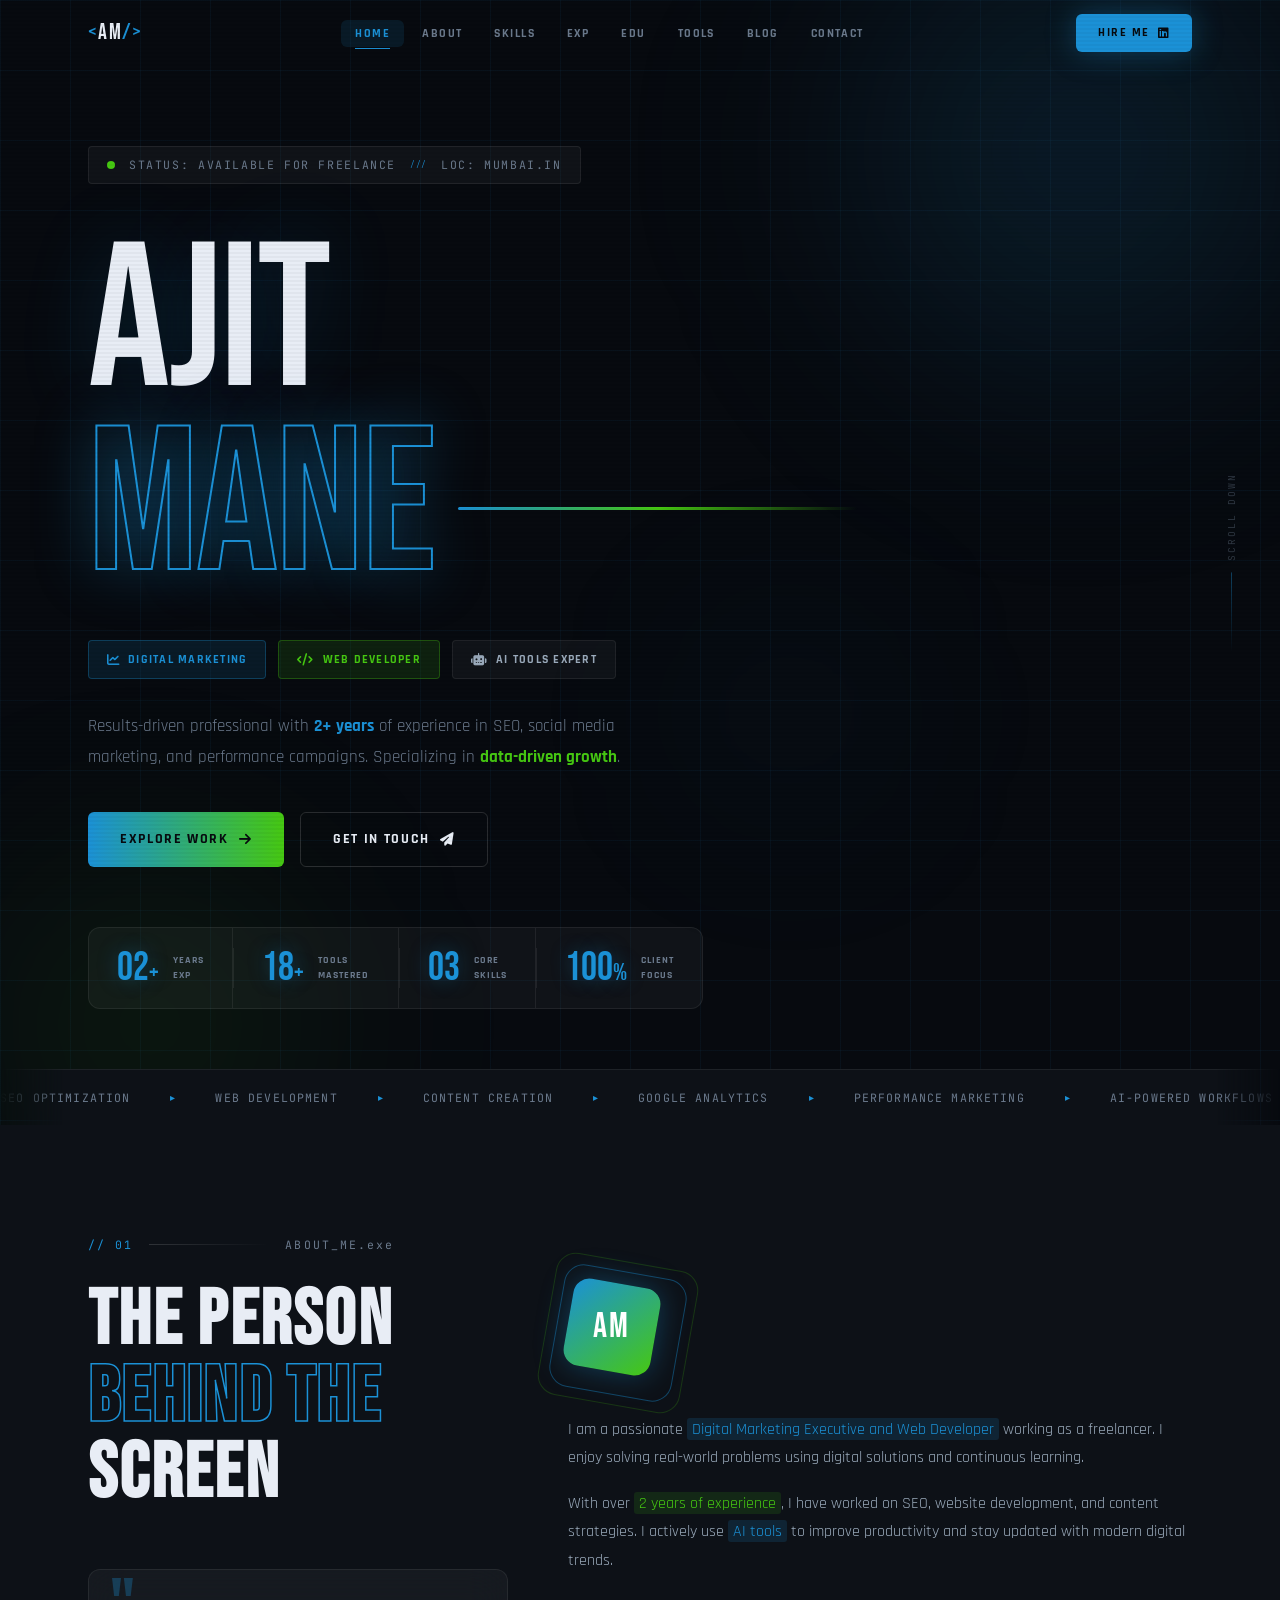
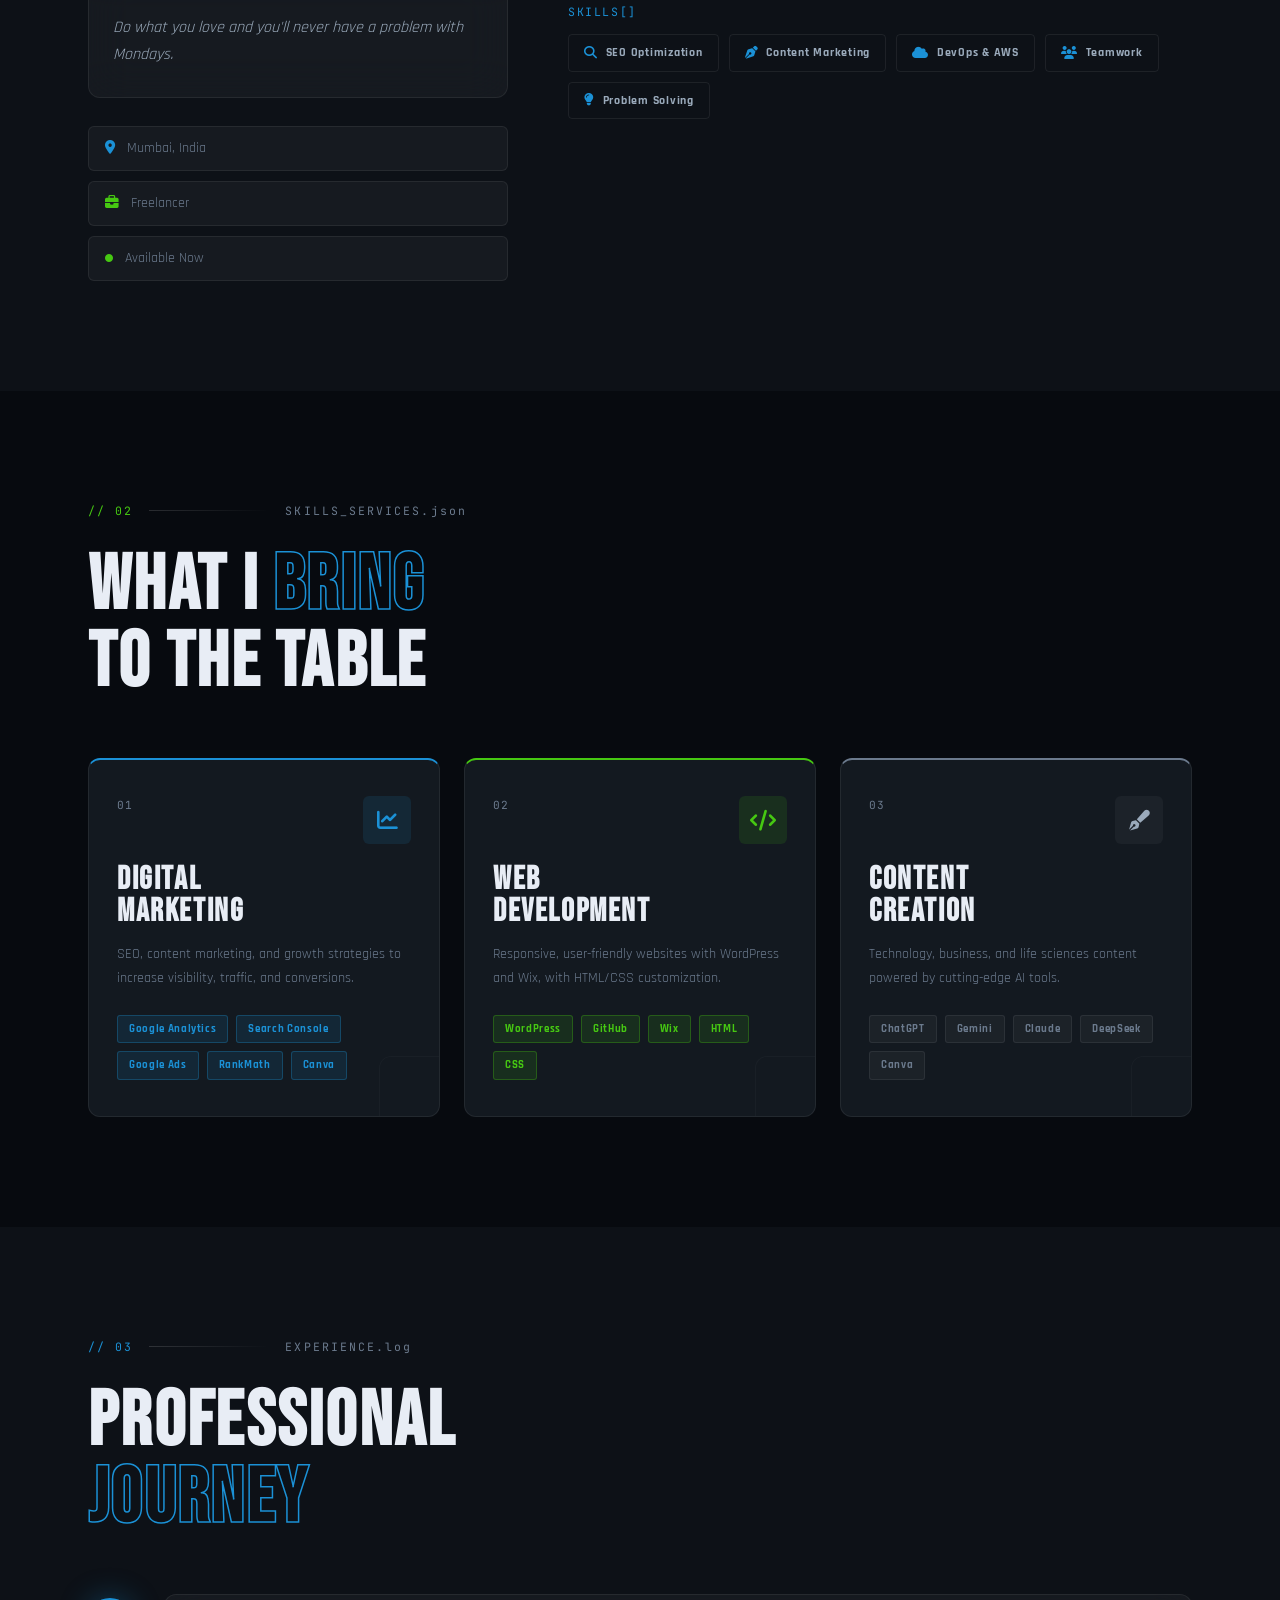
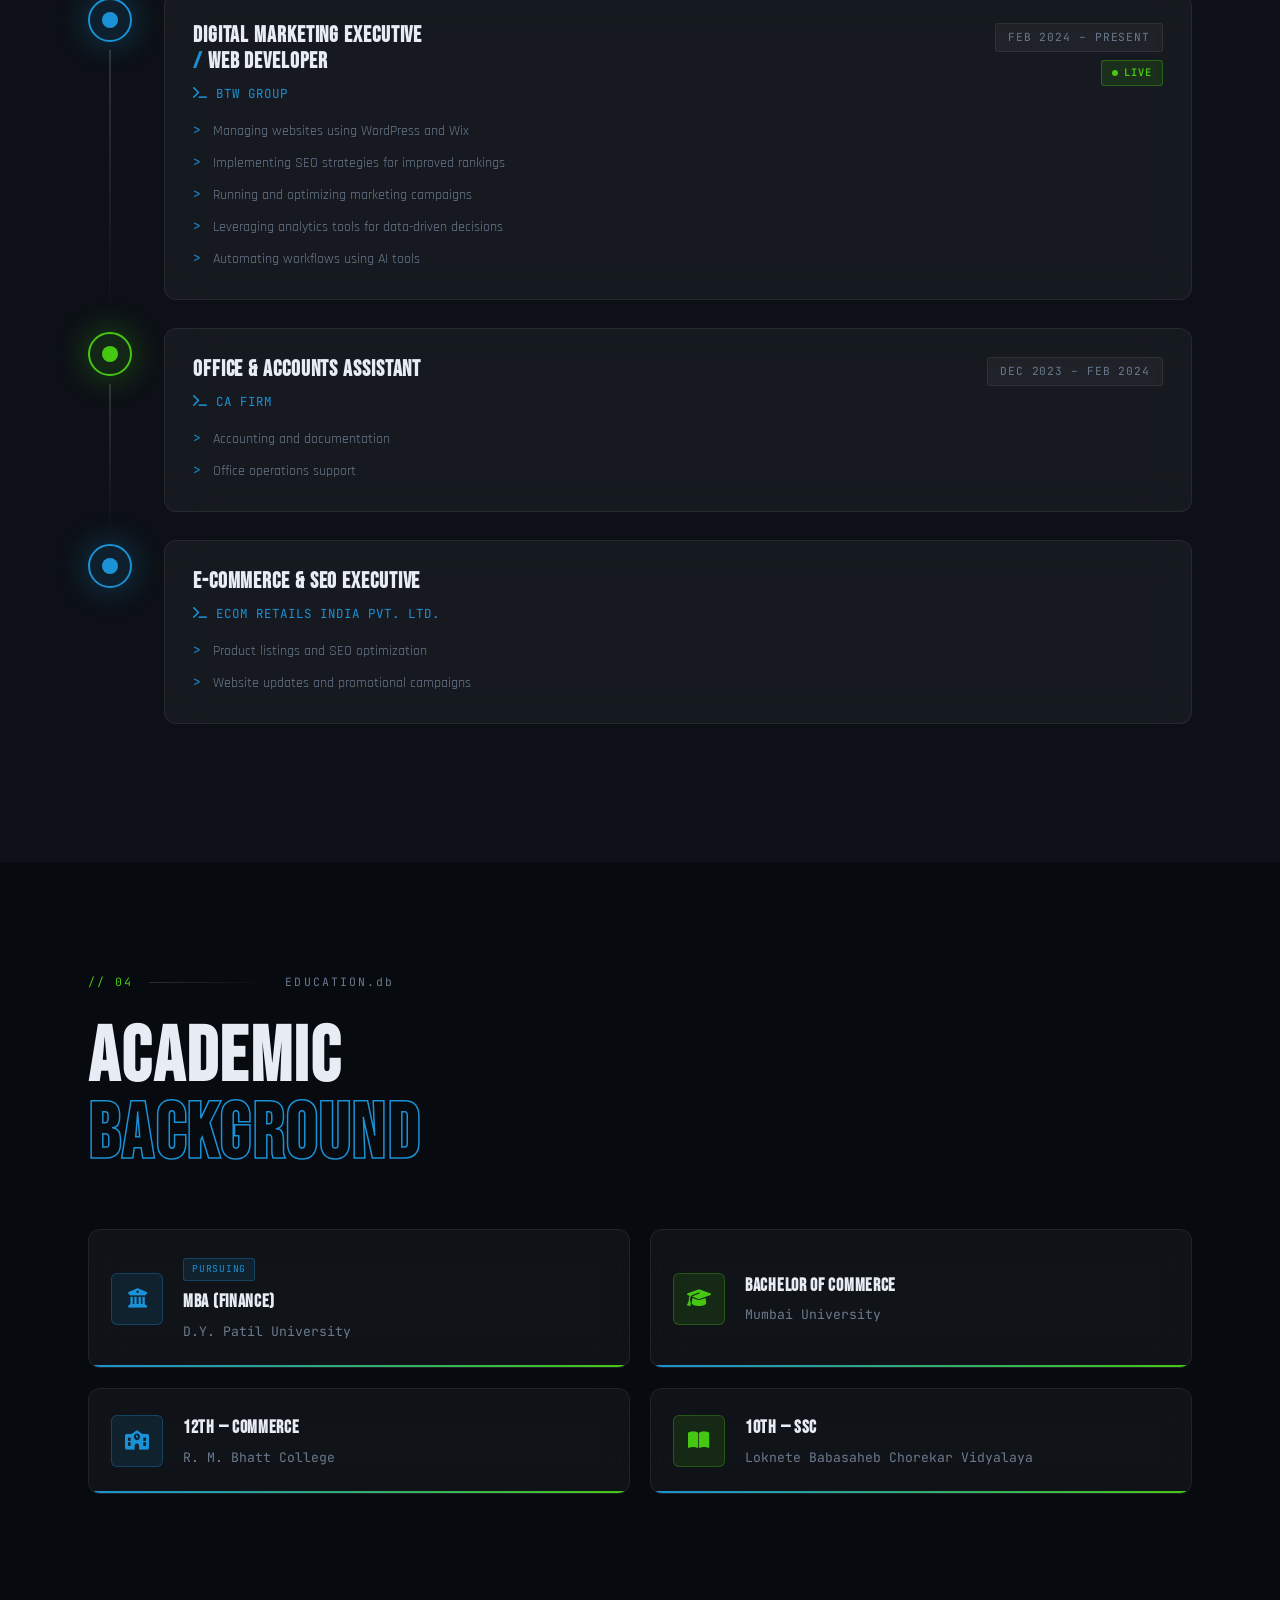
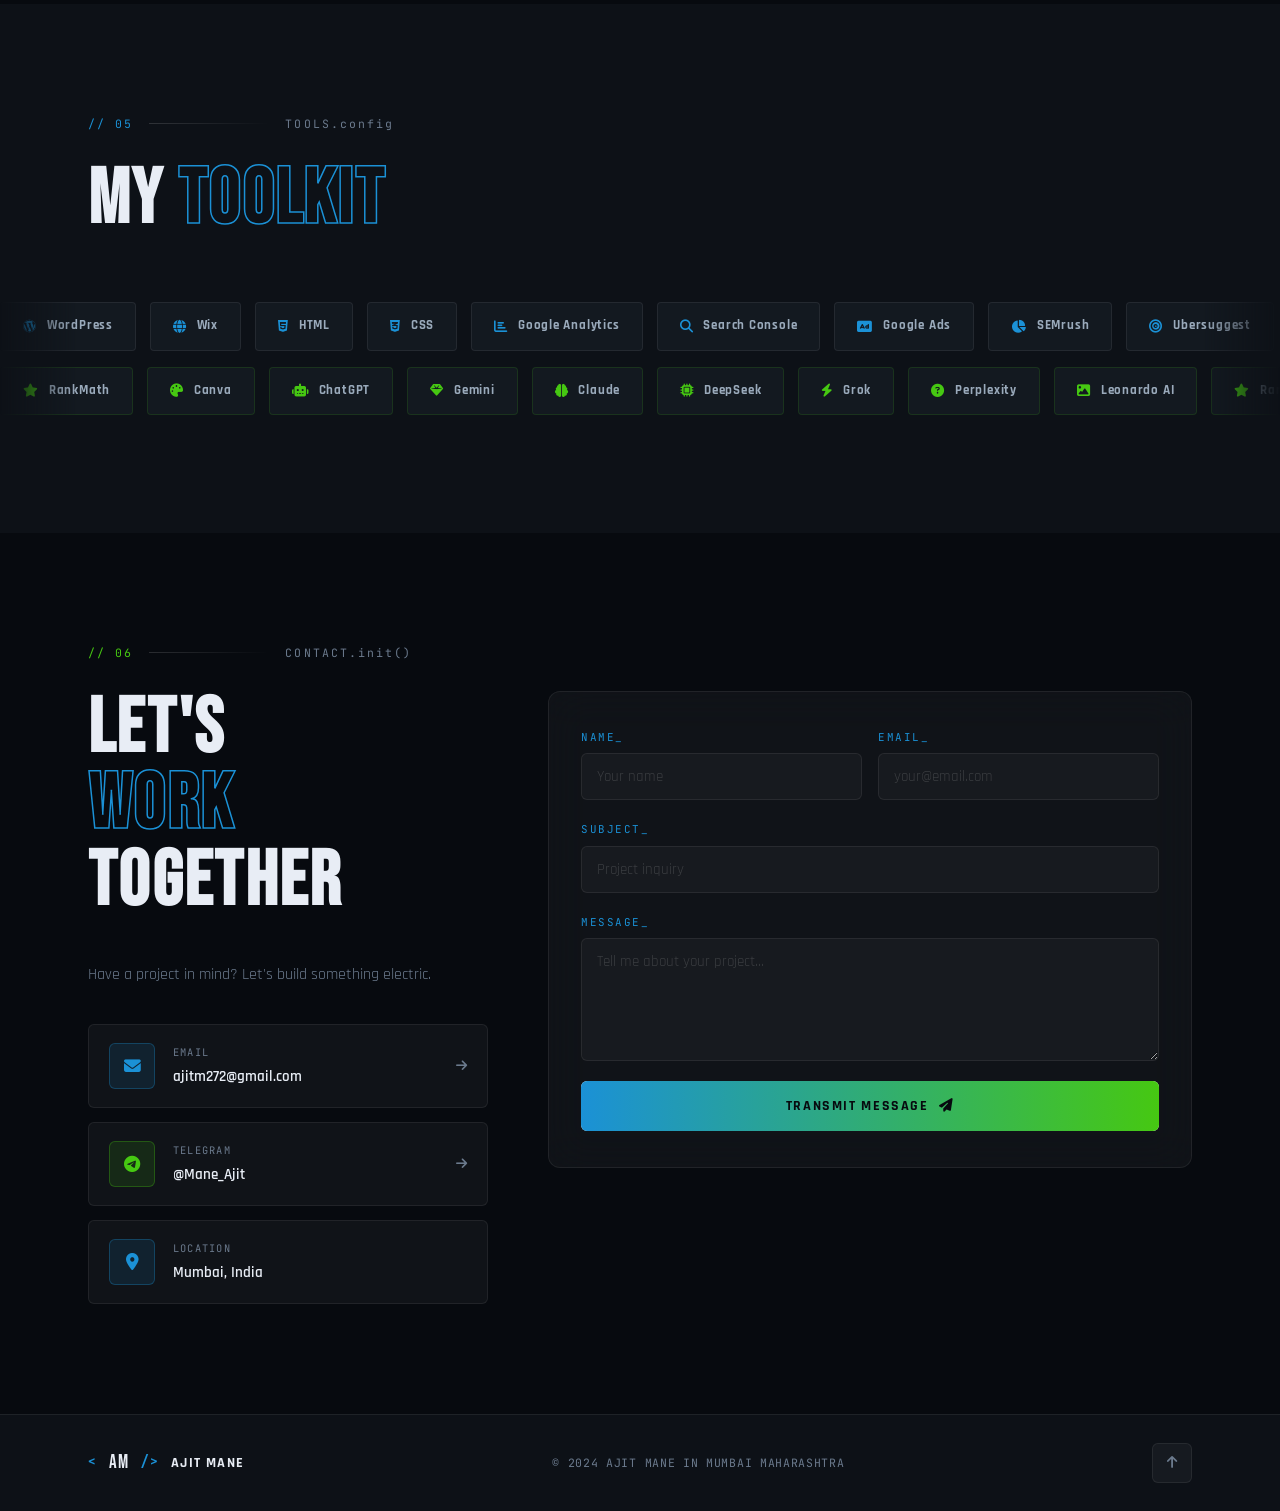
==== index.html @ fcfd1aa3 "Update index.html" ====
<!DOCTYPE html>
<html lang="en">
<head>
  <meta charset="UTF-8"/>
  <meta name="viewport" content="width=device-width, initial-scale=1.0"/>
  <title>AJIT MANE — Digital Marketing & Web Development</title>
  <meta name="description" content="Results-driven Digital Marketing Executive with 2+ years of experience in SEO, social media marketing, and performance campaigns."/>
  <!-- CANONICAL -->
  <link rel="canonical" href="https://ajitmane.com/" />
  <!-- ROBOTS -->
<meta name="robots" content="index, follow">

<!-- AUTHOR / PUBLISHER -->
<meta name="author" content="Ajit Mane">

<!-- (OPTIONAL) KEYWORDS -->
<meta name="keywords" content="Ajit Mane, Digital Marketing, SEO, Web Developer, Mumbai">
  <!-- BING VERIFICATION -->
  <meta name="msvalidate.01" content="66AB9ADD426C1DD4D19467D6CF2E0E7F" />
   <!-- Google Analytics -->
  <script async src="https://www.googletagmanager.com/gtag/js?id=G-814023CNCP"></script>
  <script>
    window.dataLayer = window.dataLayer || [];
    function gtag(){dataLayer.push(arguments);}
    gtag('js', new Date());
    gtag('config', 'G-814023CNCP');
  </script>
  <link rel="icon" href="favicon.png">
  <link rel="preconnect" href="https://fonts.googleapis.com"/>
  <link rel="preconnect" href="https://fonts.gstatic.com" crossorigin/>
  <link href="https://fonts.googleapis.com/css2?family=Bebas+Neue&family=Rajdhani:wght@400;500;600;700&family=JetBrains+Mono:wght@300;400;500&display=swap" rel="stylesheet"/>
  <link rel="stylesheet" href="https://cdnjs.cloudflare.com/ajax/libs/font-awesome/6.5.0/css/all.min.css"/>
  <link rel="stylesheet" href="style.css">
</head>
<body>

  <!-- Scan line overlay -->
  <div class="scanlines" aria-hidden="true"></div>
  <!-- Noise grain -->
  <canvas class="grain" id="grainCanvas" aria-hidden="true"></canvas>

  <!-- ═══ NAVBAR ═══ -->
  <nav class="navbar" id="navbar">
    <div class="nav-wrap">
      <a href="#home" class="nav-logo">
        <span class="logo-tag">&lt;</span>AM<span class="logo-tag">/&gt;</span>
      </a>
      <div class="nav-center">
        <ul class="nav-links" id="navLinks">
          <li><a href="#home"       class="nl active">HOME</a></li>
          <li><a href="#about"      class="nl">ABOUT</a></li>
          <li><a href="#skills"     class="nl">SKILLS</a></li>
          <li><a href="#experience" class="nl">EXP</a></li>
          <li><a href="#education"  class="nl">EDU</a></li>
          <li><a href="#tools"      class="nl">TOOLS</a></li>
          <li><a href="/blog/" class="nl">BLOG</a></li>
          <li><a href="#contact"    class="nl">CONTACT</a></li>
        </ul>
      </div>
<a href="https://www.linkedin.com/in/mane-ajit/" target="_blank"
class="nav-cta"
onclick="gtag('event', 'linkedin_click', {
  'event_category': 'social',
  'event_label': 'Hire Me LinkedIn'
});">
  HIRE ME <i class="fab fa-linkedin"></i>
</a>
      <button class="burger" id="burger" aria-label="Menu">
        <span></span><span></span><span></span>
      </button>
    </div>
  </nav>

  <!-- ═══ HERO ═══ -->
  <section class="hero" id="home">
    <!-- Animated grid -->
    <div class="hero-grid-bg" aria-hidden="true"></div>
    <!-- Glowing orbs -->
    <div class="orb orb-1" aria-hidden="true"></div>
    <div class="orb orb-2" aria-hidden="true"></div>
    <div class="orb orb-3" aria-hidden="true"></div>

    <div class="hero-content">
      <!-- Status bar -->
      <div class="status-bar">
        <span class="status-ping"></span>
        <span class="mono">STATUS: AVAILABLE FOR FREELANCE</span>
        <span class="status-sep">///</span>
        <span class="mono">LOC: MUMBAI.IN</span>
      </div>

      <!-- Giant name -->
<h1 class="hero-name-wrap">
  <div class="hero-name-block">
    <div class="hero-firstname">AJIT</div>
    <div class="hero-lastname">
      <span>MANE</span>
      <div class="hero-line-deco"></div>
    </div>
  </div>
</h1>

      <!-- Role tags -->
      <div class="hero-roles">
        <span class="role-chip chip-blue"><i class="fas fa-chart-line"></i> DIGITAL MARKETING</span>
        <span class="role-chip chip-green"><i class="fas fa-code"></i> WEB DEVELOPER</span>
        <span class="role-chip chip-dim"><i class="fas fa-robot"></i> AI TOOLS EXPERT</span>
      </div>

      <!-- Tagline -->
      <p class="hero-tagline">
        Results-driven professional with <span class="accent-blue">2+ years</span> of experience
        in SEO, social media marketing, and performance campaigns. Specializing in
        <span class="accent-green">data-driven growth</span>.
      </p>

      <!-- CTAs -->
      <div class="hero-ctas">
        <a href="#skills" class="cta-primary">
          <span class="cta-bg"></span>
          <span class="cta-text">EXPLORE WORK <i class="fas fa-arrow-right"></i></span>
        </a>
        <a href="#contact" class="cta-ghost">
          GET IN TOUCH <i class="fas fa-paper-plane"></i>
        </a>
      </div>

      <!-- Stats row -->
      <div class="hero-stats">
        <div class="hstat">
          <div class="hstat-n">02<span class="hstat-plus">+</span></div>
          <div class="hstat-l">YEARS<br>EXP</div>
        </div>
        <div class="hstat-divider"></div>
        <div class="hstat">
          <div class="hstat-n">18<span class="hstat-plus">+</span></div>
          <div class="hstat-l">TOOLS<br>MASTERED</div>
        </div>
        <div class="hstat-divider"></div>
        <div class="hstat">
          <div class="hstat-n">03</div>
          <div class="hstat-l">CORE<br>SKILLS</div>
        </div>
        <div class="hstat-divider"></div>
        <div class="hstat">
          <div class="hstat-n">100<span class="hstat-plus">%</span></div>
          <div class="hstat-l">CLIENT<br>FOCUS</div>
        </div>
      </div>
    </div>

    <!-- Side decoration -->
    <div class="hero-side-deco" aria-hidden="true">
      <div class="side-label">SCROLL DOWN</div>
      <div class="side-line"></div>
    </div>

    <!-- Scrolling bottom ticker -->
    <div class="ticker-outer">
      <div class="ticker-inner">
        <span>SEO OPTIMIZATION</span><b>▸</b>
        <span>WEB DEVELOPMENT</span><b>▸</b>
        <span>CONTENT CREATION</span><b>▸</b>
        <span>GOOGLE ANALYTICS</span><b>▸</b>
        <span>PERFORMANCE MARKETING</span><b>▸</b>
        <span>AI-POWERED WORKFLOWS</span><b>▸</b>
        <span>WORDPRESS & WIX</span><b>▸</b>
        <span>SEO OPTIMIZATION</span><b>▸</b>
        <span>WEB DEVELOPMENT</span><b>▸</b>
        <span>CONTENT CREATION</span><b>▸</b>
        <span>GOOGLE ANALYTICS</span><b>▸</b>
        <span>PERFORMANCE MARKETING</span><b>▸</b>
        <span>AI-POWERED WORKFLOWS</span><b>▸</b>
        <span>WORDPRESS & WIX</span><b>▸</b>
      </div>
    </div>
  </section>

  <!-- ═══ ABOUT ═══ -->
  <section class="section about-sec" id="about">
    <div class="container">
      <div class="sec-eyebrow">
        <span class="mono accent-blue">// 01</span>
        <span class="eyebrow-line"></span>
        <span class="mono">ABOUT_ME.exe</span>
      </div>

      <div class="about-grid">
        <div class="about-left reveal">
          <h2 class="sec-title">THE PERSON<br><em>BEHIND THE</em><br>SCREEN</h2>

          <div class="glass-card quote-card">
            <div class="quote-glyph">"</div>
            <p>Do what you love and you'll never have a problem with Mondays.</p>
          </div>

          <div class="info-chips">
            <div class="info-chip">
              <i class="fas fa-map-marker-alt" style="color:var(--blue)"></i>
              <span>Mumbai, India</span>
            </div>
            <div class="info-chip">
              <i class="fas fa-briefcase" style="color:var(--green)"></i>
              <span>Freelancer</span>
            </div>
            <div class="info-chip">
              <i class="fas fa-circle" style="color:var(--green);font-size:.5rem"></i>
              <span>Available Now</span>
            </div>
          </div>
        </div>

        <div class="about-right reveal">
          <div class="av-block">
            <div class="av-hex">
              <div class="av-inner">AM</div>
            </div>
            <div class="av-rings">
              <div class="av-ring r1"></div>
              <div class="av-ring r2"></div>
            </div>
          </div>

          <p class="about-text">I am a passionate <mark class="mk-blue">Digital Marketing Executive and Web Developer</mark> working as a freelancer. I enjoy solving real-world problems using digital solutions and continuous learning.</p>
          <p class="about-text">With over <mark class="mk-green">2 years of experience</mark>, I have worked on SEO, website development, and content strategies. I actively use <mark class="mk-blue">AI tools</mark> to improve productivity and stay updated with modern digital trends.</p>

          <div class="skill-tag-grid">
            <div class="stag-label"><span class="mono accent-blue">SKILLS[]</span></div>
            <div class="stag-wrap">
              <span class="stag"><i class="fas fa-search"></i> SEO Optimization</span>
              <span class="stag"><i class="fas fa-pen-nib"></i> Content Marketing</span>
              <span class="stag"><i class="fas fa-cloud"></i> DevOps &amp; AWS</span>
              <span class="stag"><i class="fas fa-users"></i> Teamwork</span>
              <span class="stag"><i class="fas fa-lightbulb"></i> Problem Solving</span>
            </div>
          </div>
        </div>
      </div>
    </div>
  </section>

  <!-- ═══ SKILLS ═══ -->
  <section class="section skills-sec" id="skills">
    <div class="container">
      <div class="sec-eyebrow">
        <span class="mono accent-green">// 02</span>
        <span class="eyebrow-line"></span>
        <span class="mono">SKILLS_SERVICES.json</span>
      </div>
      <h2 class="sec-title reveal">WHAT I <em>BRING</em><br>TO THE TABLE</h2>

      <div class="services-grid">

        <div class="svc-card svc-blue reveal">
          <div class="svc-glow"></div>
          <div class="svc-header">
            <div class="svc-num">01</div>
            <div class="svc-icon"><i class="fas fa-chart-line"></i></div>
          </div>
          <h3 class="svc-title">DIGITAL<br>MARKETING</h3>
          <p class="svc-desc">SEO, content marketing, and growth strategies to increase visibility, traffic, and conversions.</p>
          <div class="svc-tools">
            <span>Google Analytics</span>
            <span>Search Console</span>
            <span>Google Ads</span>
            <span>RankMath</span>
            <span>Canva</span>
          </div>
          <div class="svc-corner-deco"></div>
        </div>

        <div class="svc-card svc-green reveal">
          <div class="svc-glow"></div>
          <div class="svc-header">
            <div class="svc-num">02</div>
            <div class="svc-icon"><i class="fas fa-code"></i></div>
          </div>
          <h3 class="svc-title">WEB<br>DEVELOPMENT</h3>
          <p class="svc-desc">Responsive, user-friendly websites with WordPress and Wix, with HTML/CSS customization.</p>
          <div class="svc-tools">
            <span>WordPress</span>
            <span>GitHub</span>
            <span>Wix</span>
            <span>HTML</span>
            <span>CSS</span>
          </div>
          <div class="svc-corner-deco"></div>
        </div>

        <div class="svc-card svc-dim reveal">
          <div class="svc-glow"></div>
          <div class="svc-header">
            <div class="svc-num">03</div>
            <div class="svc-icon"><i class="fas fa-pen-fancy"></i></div>
          </div>
          <h3 class="svc-title">CONTENT<br>CREATION</h3>
          <p class="svc-desc">Technology, business, and life sciences content powered by cutting-edge AI tools.</p>
          <div class="svc-tools">
            <span>ChatGPT</span>
            <span>Gemini</span>
            <span>Claude</span>
            <span>DeepSeek</span>
            <span>Canva</span>
          </div>
          <div class="svc-corner-deco"></div>
        </div>

      </div>
    </div>
  </section>

  <!-- ═══ EXPERIENCE ═══ -->
  <section class="section exp-sec" id="experience">
    <div class="container">
      <div class="sec-eyebrow">
        <span class="mono accent-blue">// 03</span>
        <span class="eyebrow-line"></span>
        <span class="mono">EXPERIENCE.log</span>
      </div>
      <h2 class="sec-title reveal">PROFESSIONAL<br><em>JOURNEY</em></h2>

      <div class="exp-timeline">

        <div class="exp-item reveal">
          <div class="exp-connector">
            <div class="exp-node node-blue"></div>
            <div class="exp-track"></div>
          </div>
          <div class="glass-card exp-card">
            <div class="exp-top">
              <div>
                <h3 class="exp-role">DIGITAL MARKETING EXECUTIVE<br><span class="role-slash">/</span> WEB DEVELOPER</h3>
                <p class="exp-company"><i class="fas fa-terminal"></i> BTW GROUP</p>
              </div>
              <div class="exp-meta">
                <span class="exp-date mono">FEB 2024 – PRESENT</span>
                <span class="exp-badge-live"><span class="live-dot"></span>LIVE</span>
              </div>
            </div>
            <ul class="exp-list">
              <li>Managing websites using WordPress and Wix</li>
              <li>Implementing SEO strategies for improved rankings</li>
              <li>Running and optimizing marketing campaigns</li>
              <li>Leveraging analytics tools for data-driven decisions</li>
              <li>Automating workflows using AI tools</li>
            </ul>
          </div>
        </div>

        <div class="exp-item reveal">
          <div class="exp-connector">
            <div class="exp-node node-green"></div>
            <div class="exp-track"></div>
          </div>
          <div class="glass-card exp-card">
            <div class="exp-top">
              <div>
                <h3 class="exp-role">OFFICE &amp; ACCOUNTS ASSISTANT</h3>
                <p class="exp-company"><i class="fas fa-terminal"></i> CA FIRM</p>
              </div>
              <div class="exp-meta">
                <span class="exp-date mono">DEC 2023 – FEB 2024</span>
              </div>
            </div>
            <ul class="exp-list">
              <li>Accounting and documentation</li>
              <li>Office operations support</li>
            </ul>
          </div>
        </div>

        <div class="exp-item reveal">
          <div class="exp-connector">
            <div class="exp-node node-blue"></div>
          </div>
          <div class="glass-card exp-card">
            <div class="exp-top">
              <div>
                <h3 class="exp-role">E-COMMERCE &amp; SEO EXECUTIVE</h3>
                <p class="exp-company"><i class="fas fa-terminal"></i> ECOM RETAILS INDIA PVT. LTD.</p>
              </div>
            </div>
            <ul class="exp-list">
              <li>Product listings and SEO optimization</li>
              <li>Website updates and promotional campaigns</li>
            </ul>
          </div>
        </div>

      </div>
    </div>
  </section>

  <!-- ═══ EDUCATION ═══ -->
  <section class="section edu-sec" id="education">
    <div class="container">
      <div class="sec-eyebrow">
        <span class="mono accent-green">// 04</span>
        <span class="eyebrow-line"></span>
        <span class="mono">EDUCATION.db</span>
      </div>
      <h2 class="sec-title reveal">ACADEMIC<br><em>BACKGROUND</em></h2>

      <div class="edu-grid">
        <div class="glass-card edu-card reveal">
          <div class="edu-ico ico-blue"><i class="fas fa-university"></i></div>
          <div class="edu-body">
            <span class="edu-tag">PURSUING</span>
            <h3>MBA (FINANCE)</h3>
            <p>D.Y. Patil University</p>
          </div>
          <div class="edu-level-bar" style="--pct:60%"></div>
        </div>
        <div class="glass-card edu-card reveal">
          <div class="edu-ico ico-green"><i class="fas fa-graduation-cap"></i></div>
          <div class="edu-body">
            <h3>BACHELOR OF COMMERCE</h3>
            <p>Mumbai University</p>
          </div>
          <div class="edu-level-bar" style="--pct:100%"></div>
        </div>
        <div class="glass-card edu-card reveal">
          <div class="edu-ico ico-blue"><i class="fas fa-school"></i></div>
          <div class="edu-body">
            <h3>12TH — COMMERCE</h3>
            <p>R. M. Bhatt College</p>
          </div>
          <div class="edu-level-bar" style="--pct:100%"></div>
        </div>
        <div class="glass-card edu-card reveal">
          <div class="edu-ico ico-green"><i class="fas fa-book-open"></i></div>
          <div class="edu-body">
            <h3>10TH — SSC</h3>
            <p>Loknete Babasaheb Chorekar Vidyalaya</p>
          </div>
          <div class="edu-level-bar" style="--pct:100%"></div>
        </div>
      </div>
    </div>
  </section>

  <!-- ═══ TOOLS ═══ -->
  <section class="section tools-sec" id="tools">
    <div class="container">
      <div class="sec-eyebrow">
        <span class="mono accent-blue">// 05</span>
        <span class="eyebrow-line"></span>
        <span class="mono">TOOLS.config</span>
      </div>
      <h2 class="sec-title reveal">MY <em>TOOLKIT</em></h2>
    </div>

    <div class="marquee-outer reveal">
      <div class="mq-row mq-fwd">
        <div class="mq-track">
          <span class="tchip"><i class="fab fa-wordpress"></i> WordPress</span>
          <span class="tchip"><i class="fas fa-globe"></i> Wix</span>
          <span class="tchip"><i class="fab fa-html5"></i> HTML</span>
          <span class="tchip"><i class="fab fa-css3-alt"></i> CSS</span>
          <span class="tchip"><i class="fas fa-chart-bar"></i> Google Analytics</span>
          <span class="tchip"><i class="fas fa-search"></i> Search Console</span>
          <span class="tchip"><i class="fas fa-ad"></i> Google Ads</span>
          <span class="tchip"><i class="fas fa-chart-pie"></i> SEMrush</span>
          <span class="tchip"><i class="fas fa-bullseye"></i> Ubersuggest</span>
          <span class="tchip"><i class="fab fa-wordpress"></i> WordPress</span>
          <span class="tchip"><i class="fas fa-globe"></i> Wix</span>
          <span class="tchip"><i class="fab fa-html5"></i> HTML</span>
          <span class="tchip"><i class="fab fa-css3-alt"></i> CSS</span>
          <span class="tchip"><i class="fas fa-chart-bar"></i> Google Analytics</span>
          <span class="tchip"><i class="fas fa-search"></i> Search Console</span>
          <span class="tchip"><i class="fas fa-ad"></i> Google Ads</span>
          <span class="tchip"><i class="fas fa-chart-pie"></i> SEMrush</span>
          <span class="tchip"><i class="fas fa-bullseye"></i> Ubersuggest</span>
        </div>
      </div>
      <div class="mq-row mq-rev">
        <div class="mq-track">
          <span class="tchip tchip-g"><i class="fas fa-star"></i> RankMath</span>
          <span class="tchip tchip-g"><i class="fas fa-palette"></i> Canva</span>
          <span class="tchip tchip-g"><i class="fas fa-robot"></i> ChatGPT</span>
          <span class="tchip tchip-g"><i class="fas fa-gem"></i> Gemini</span>
          <span class="tchip tchip-g"><i class="fas fa-brain"></i> Claude</span>
          <span class="tchip tchip-g"><i class="fas fa-microchip"></i> DeepSeek</span>
          <span class="tchip tchip-g"><i class="fas fa-bolt"></i> Grok</span>
          <span class="tchip tchip-g"><i class="fas fa-question-circle"></i> Perplexity</span>
          <span class="tchip tchip-g"><i class="fas fa-image"></i> Leonardo AI</span>
          <span class="tchip tchip-g"><i class="fas fa-star"></i> RankMath</span>
          <span class="tchip tchip-g"><i class="fas fa-palette"></i> Canva</span>
          <span class="tchip tchip-g"><i class="fas fa-robot"></i> ChatGPT</span>
          <span class="tchip tchip-g"><i class="fas fa-gem"></i> Gemini</span>
          <span class="tchip tchip-g"><i class="fas fa-brain"></i> Claude</span>
          <span class="tchip tchip-g"><i class="fas fa-microchip"></i> DeepSeek</span>
          <span class="tchip tchip-g"><i class="fas fa-bolt"></i> Grok</span>
          <span class="tchip tchip-g"><i class="fas fa-question-circle"></i> Perplexity</span>
          <span class="tchip tchip-g"><i class="fas fa-image"></i> Leonardo AI</span>
        </div>
      </div>
    </div>
  </section>

  <!-- ═══ CONTACT ═══ -->
  <section class="section contact-sec" id="contact">
    <div class="container">
      <div class="sec-eyebrow">
        <span class="mono accent-green">// 06</span>
        <span class="eyebrow-line"></span>
        <span class="mono">CONTACT.init()</span>
      </div>

      <div class="contact-layout">
        <div class="contact-left reveal">
          <h2 class="sec-title">LET'S<br><em>WORK</em><br>TOGETHER</h2>
          <p class="contact-sub">Have a project in mind? Let's build something electric.</p>

          <div class="contact-items">
            <a href="mailto:ajitm272@gmail.com" class="c-item">
              <div class="c-ico ico-blue"><i class="fas fa-envelope"></i></div>
              <div class="c-info">
                <div class="c-label mono">EMAIL</div>
                <div class="c-val">ajitm272@gmail.com</div>
              </div>
              <i class="fas fa-arrow-right c-arr"></i>
            </a>
            <a href="https://t.me/Mane_Ajit" target="_blank" rel="noopener" class="c-item">
              <div class="c-ico ico-green"><i class="fab fa-telegram"></i></div>
              <div class="c-info">
                <div class="c-label mono">TELEGRAM</div>
                <div class="c-val">@Mane_Ajit</div>
              </div>
              <i class="fas fa-arrow-right c-arr"></i>
            </a>
            <div class="c-item">
              <div class="c-ico ico-blue"><i class="fas fa-map-marker-alt"></i></div>
              <div class="c-info">
                <div class="c-label mono">LOCATION</div>
                <div class="c-val">Mumbai, India</div>
              </div>
            </div>
          </div>
        </div>

        <div class="contact-right reveal">
          <div class="glass-card form-glass">
            <form id="contactForm" novalidate>
              <div class="fg-row">
                <div class="fg">
                  <label class="mono">NAME_</label>
                  <input type="text" id="cname" name="name" placeholder="Your name" required/>
                </div>
                <div class="fg">
                  <label class="mono">EMAIL_</label>
                  <input type="email" id="cemail" name="email" placeholder="your@email.com" required/>
                </div>
              </div>
              <div class="fg">
                <label class="mono">SUBJECT_</label>
                <input type="text" id="csubject" name="subject" placeholder="Project inquiry"/>
              </div>
              <div class="fg">
                <label class="mono">MESSAGE_</label>
                <textarea id="cmessage" name="message" rows="5" placeholder="Tell me about your project..." required></textarea>
              </div>
              <button type="submit" class="form-submit">
                <span class="submit-bg"></span>
                <span>TRANSMIT MESSAGE <i class="fas fa-paper-plane"></i></span>
              </button>
              <div class="form-ok" id="formSuccess">
                <i class="fas fa-check-circle"></i> <span class="mono">TRANSMISSION SUCCESSFUL. WILL RESPOND SOON.</span>
              </div>
            </form>
          </div>
        </div>
      </div>
    </div>
  </section>

  <!-- ═══ FOOTER ═══ -->
  <footer class="footer">
    <div class="container">
      <div class="footer-row">
        <div class="footer-brand mono">
          <span class="accent-blue">&lt;</span>AM<span class="accent-blue">/&gt;</span>
          <span class="footer-name">AJIT MANE</span>
        </div>
        <p class="footer-copy mono">© 2024 AJIT MANE IN MUMBAI MAHARASHTRA</p>
        <a href="#home" class="top-btn" aria-label="Back to top"><i class="fas fa-arrow-up"></i></a>
      </div>
    </div>
  </footer>

  <script src="script.js"></script>
</body>
</html>
---- style.css ----
/* ═══════════════════════════════════════════════════════════
   AJIT MANE PORTFOLIO v3 — CYBER NEON AESTHETIC
   Fonts: Bebas Neue (hero) · Rajdhani (headings/UI) · JetBrains Mono (code)
   Colors: #1B91D6 (electric blue) · #46C812 (neon green) · #0a0c10 (void)
   ═══════════════════════════════════════════════════════════ */

/* ── Variables ─────────────────────────────────────────────── */
:root {
  --blue:       #1B91D6;
  --blue-glow:  rgba(27,145,214,.35);
  --blue-dim:   rgba(27,145,214,.12);
  --green:      #46C812;
  --green-glow: rgba(70,200,18,.35);
  --green-dim:  rgba(70,200,18,.12);
  --void:       #070a0f;
  --void-2:     #0d1117;
  --void-3:     #131920;
  --glass:      rgba(255,255,255,.04);
  --glass-b:    rgba(255,255,255,.08);
  --border:     rgba(255,255,255,.07);
  --border-b:   rgba(255,255,255,.14);
  --text:       #e8edf5;
  --text-dim:   #6b7a8d;
  --text-mid:   #9aaabb;
  --ff-hero:    'Bebas Neue', sans-serif;
  --ff-ui:      'Rajdhani', sans-serif;
  --ff-mono:    'JetBrains Mono', monospace;
  --r:          12px;
  --r-sm:       6px;
  --tr:         all .3s cubic-bezier(.4,0,.2,1);
  --s-blue:     0 0 30px var(--blue-glow);
  --s-green:    0 0 30px var(--green-glow);
}

/* ── Reset ──────────────────────────────────────────────────── */
*,*::before,*::after { box-sizing:border-box; margin:0; padding:0; }
html { scroll-behavior:smooth; font-size:16px; }
body {
  font-family: var(--ff-ui);
  background: var(--void);
  color: var(--text);
  line-height: 1.7;
  overflow-x: hidden;
}
a { color:inherit; text-decoration:none; }
ul { list-style:none; }
::-webkit-scrollbar { width:4px; }
::-webkit-scrollbar-track { background:var(--void); }
::-webkit-scrollbar-thumb { background:var(--blue); border-radius:2px; }

/* ── Scanlines ──────────────────────────────────────────────── */
.scanlines {
  position: fixed;
  inset: 0;
  z-index: 9999;
  pointer-events: none;
  background: repeating-linear-gradient(
    0deg,
    transparent,
    transparent 2px,
    rgba(0,0,0,.03) 2px,
    rgba(0,0,0,.03) 4px
  );
}

/* ── Grain canvas ───────────────────────────────────────────── */
.grain {
  position: fixed;
  inset: 0;
  z-index: 9998;
  pointer-events: none;
  opacity: .025;
  width: 100%; height: 100%;
}

/* ── Utility ────────────────────────────────────────────────── */
.container  { max-width:1160px; margin:0 auto; padding:0 28px; }
.section    { padding:110px 0; }
.mono       { font-family:var(--ff-mono); }
.accent-blue  { color:var(--blue); }
.accent-green { color:var(--green); }

/* ── Reveal ─────────────────────────────────────────────────── */
.reveal {
  opacity: 0;
  transform: translateY(40px);
  transition: opacity .7s ease, transform .7s ease;
}
.reveal.visible { opacity:1; transform:translateY(0); }

/* ── Glass card ─────────────────────────────────────────────── */
.glass-card {
  background: var(--glass);
  border: 1px solid var(--border);
  border-radius: var(--r);
  backdrop-filter: blur(20px);
  -webkit-backdrop-filter: blur(20px);
  transition: var(--tr);
}
.glass-card:hover {
  border-color: var(--border-b);
  background: var(--glass-b);
}

/* ── Section eyebrow ────────────────────────────────────────── */
.sec-eyebrow {
  display: flex;
  align-items: center;
  gap: 16px;
  font-size: .72rem;
  letter-spacing: .18em;
  color: var(--text-dim);
  margin-bottom: 28px;
}
.eyebrow-line {
  flex: 1;
  max-width: 120px;
  height: 1px;
  background: linear-gradient(90deg, var(--border-b), transparent);
}

/* ── Section title ──────────────────────────────────────────── */
.sec-title {
  font-family: var(--ff-hero);
  font-size: clamp(3rem,6vw,5.5rem);
  letter-spacing: .03em;
  line-height: 1.0;
  color: var(--text);
  margin-bottom: 56px;
}
.sec-title em {
  font-style: normal;
  -webkit-text-stroke: 1.5px var(--blue);
  color: transparent;
}

/* ═══════════════════════════════════════════════════════════
   NAVBAR
   ═══════════════════════════════════════════════════════════ */
.navbar {
  position: fixed;
  top: 0; left: 0; right: 0;
  z-index: 1000;
  transition: var(--tr);
}
.navbar.scrolled {
  background: rgba(7,10,15,.92);
  backdrop-filter: blur(24px);
  -webkit-backdrop-filter: blur(24px);
  border-bottom: 1px solid var(--border);
  box-shadow: 0 4px 32px rgba(0,0,0,.5);
}
.nav-wrap {
  max-width: 1160px;
  margin: 0 auto;
  padding: 0 28px;
  height: 66px;
  display: flex;
  align-items: center;
  gap: 32px;
}
.nav-logo {
  font-family: var(--ff-hero);
  font-size: 1.4rem;
  letter-spacing: .06em;
  color: var(--text);
  white-space: nowrap;
}
.logo-tag { color:var(--blue); }

.nav-center { flex: 1; display:flex; justify-content:center; }
.nav-links {
  display: flex;
  align-items: center;
  gap: 4px;
}
.nl {
  font-family: var(--ff-ui);
  font-size: .75rem;
  font-weight: 700;
  letter-spacing: .12em;
  color: var(--text-dim);
  padding: 6px 14px;
  border-radius: var(--r-sm);
  transition: var(--tr);
  position: relative;
}
.nl::after {
  content:'';
  position:absolute;
  bottom:-2px; left:50%; right:50%;
  height:1px;
  background:var(--blue);
  transition:var(--tr);
}
.nl:hover, .nl.active {
  color: var(--blue);
  background: var(--blue-dim);
}
.nl:hover::after, .nl.active::after { left:14px; right:14px; }

.nav-cta {
  display: inline-flex;
  align-items: center;
  gap: 8px;
  font-family: var(--ff-ui);
  font-size: .75rem;
  font-weight: 700;
  letter-spacing: .12em;
  color: var(--void);
  background: var(--blue);
  padding: 9px 22px;
  border-radius: var(--r-sm);
  white-space: nowrap;
  transition: var(--tr);
  box-shadow: var(--s-blue);
}
.nav-cta:hover {
  background: var(--green);
  box-shadow: var(--s-green);
  transform: translateY(-1px);
}

.burger {
  display: none;
  flex-direction: column;
  gap: 5px;
  background: none;
  border: none;
  cursor: pointer;
  padding: 6px;
}
.burger span {
  display:block; width:22px; height:2px;
  background:var(--text); border-radius:2px;
  transition:var(--tr);
}
.burger.open span:nth-child(1) { transform:translateY(7px) rotate(45deg); }
.burger.open span:nth-child(2) { opacity:0; }
.burger.open span:nth-child(3) { transform:translateY(-7px) rotate(-45deg); }

/* ═══════════════════════════════════════════════════════════
   HERO
   ═══════════════════════════════════════════════════════════ */
.hero {
  min-height: 100vh;
  background: var(--void);
  position: relative;
  overflow: hidden;
  display: flex;
  flex-direction: column;
  padding-top: 66px;
}

/* Animated grid background */
.hero-grid-bg {
  position: absolute;
  inset: 0;
  background-image:
    linear-gradient(rgba(27,145,214,.06) 1px, transparent 1px),
    linear-gradient(90deg, rgba(27,145,214,.06) 1px, transparent 1px);
  background-size: 70px 70px;
  animation: grid-drift 20s linear infinite;
  pointer-events: none;
}
@keyframes grid-drift {
  from { background-position: 0 0; }
  to   { background-position: 70px 70px; }
}

/* Orbs */
.orb {
  position: absolute;
  border-radius: 50%;
  pointer-events: none;
  filter: blur(100px);
}
.orb-1 {
  width:700px; height:700px;
  background: radial-gradient(circle, rgba(27,145,214,.18), transparent 65%);
  top:-200px; right:-150px;
  animation: orb-float 10s ease-in-out infinite;
}
.orb-2 {
  width:500px; height:500px;
  background: radial-gradient(circle, rgba(70,200,18,.12), transparent 65%);
  bottom:-150px; left:-100px;
  animation: orb-float 13s ease-in-out infinite reverse;
}
.orb-3 {
  width:300px; height:300px;
  background: radial-gradient(circle, rgba(27,145,214,.08), transparent 65%);
  top:50%; left:50%;
  animation: orb-float 8s ease-in-out infinite 3s;
}
@keyframes orb-float {
  0%,100% { transform:translate(0,0); }
  50%     { transform:translate(30px,-30px); }
}

/* Content */
.hero-content {
  flex: 1;
  max-width: 1160px;
  margin: 0 auto;
  padding: 80px 28px 60px;
  width: 100%;
  position: relative;
  z-index: 1;
}

/* Status bar */
.status-bar {
  display: inline-flex;
  align-items: center;
  gap: 14px;
  font-size: .72rem;
  letter-spacing: .14em;
  color: var(--text-dim);
  border: 1px solid var(--border);
  border-radius: 4px;
  padding: 8px 18px;
  margin-bottom: 48px;
  background: var(--glass);
  animation: fadeIn .8s ease both;
}
.status-ping {
  width: 8px; height: 8px;
  border-radius: 50%;
  background: var(--green);
  animation: ping 2s ease-in-out infinite;
}
@keyframes ping {
  0%,100% { box-shadow: 0 0 0 0 rgba(70,200,18,.5); }
  50%     { box-shadow: 0 0 0 7px rgba(70,200,18,0); }
}
.status-sep { color: var(--blue); letter-spacing:.06em; }

/* Giant name */
.hero-name-block {
  margin-bottom: 40px;
  animation: fadeIn .8s .1s ease both;
}
.hero-firstname {
  font-family: var(--ff-hero);
  font-size: clamp(6rem, 16vw, 14rem);
  line-height: .9;
  letter-spacing: -.01em;
  color: var(--text);
  text-shadow: 0 0 80px rgba(27,145,214,.2);
}
.hero-lastname {
  display: flex;
  align-items: center;
  gap: 24px;
}
.hero-lastname span {
  font-family: var(--ff-hero);
  font-size: clamp(6rem, 16vw, 14rem);
  line-height: .9;
  letter-spacing: -.01em;
  color: transparent;
  -webkit-text-stroke: 2px var(--blue);
  text-shadow: 0 0 60px var(--blue-glow);
}
.hero-line-deco {
  flex: 1;
  height: 3px;
  background: linear-gradient(90deg, var(--blue), var(--green), transparent);
  border-radius: 2px;
  max-width: 400px;
  animation: line-grow 1s .5s ease both;
}
@keyframes line-grow { from{max-width:0;opacity:0} to{max-width:400px;opacity:1} }

/* Role chips */
.hero-roles {
  display: flex;
  flex-wrap: wrap;
  gap: 12px;
  margin-bottom: 32px;
  animation: fadeIn .8s .2s ease both;
}
.role-chip {
  display: inline-flex;
  align-items: center;
  gap: 8px;
  font-family: var(--ff-ui);
  font-size: .78rem;
  font-weight: 700;
  letter-spacing: .1em;
  padding: 8px 18px;
  border-radius: 4px;
  transition: var(--tr);
}
.chip-blue  { color:var(--blue);  background:var(--blue-dim);  border:1px solid rgba(27,145,214,.3); }
.chip-green { color:var(--green); background:var(--green-dim); border:1px solid rgba(70,200,18,.3); }
.chip-dim   { color:var(--text-mid); background:var(--glass); border:1px solid var(--border); }
.role-chip:hover { transform:translateY(-2px); }

/* Tagline */
.hero-tagline {
  font-size: 1.05rem;
  color: var(--text-dim);
  max-width: 600px;
  margin-bottom: 40px;
  line-height: 1.8;
  animation: fadeIn .8s .3s ease both;
}
.hero-tagline .accent-blue  { color:var(--blue); font-weight:700; }
.hero-tagline .accent-green { color:var(--green); font-weight:700; }

/* CTAs */
.hero-ctas {
  display: flex;
  gap: 16px;
  flex-wrap: wrap;
  margin-bottom: 60px;
  animation: fadeIn .8s .4s ease both;
}
.cta-primary {
  position: relative;
  display: inline-flex;
  align-items: center;
  font-family: var(--ff-ui);
  font-size: .85rem;
  font-weight: 700;
  letter-spacing: .12em;
  color: var(--void);
  padding: 15px 32px;
  border-radius: var(--r-sm);
  overflow: hidden;
  transition: var(--tr);
}
.cta-bg {
  position: absolute;
  inset: 0;
  background: linear-gradient(90deg, var(--blue), var(--green));
  transition: var(--tr);
}
.cta-text { position:relative; z-index:1; display:flex; align-items:center; gap:10px; }
.cta-primary:hover { transform:translateY(-3px); box-shadow:0 12px 40px var(--blue-glow); }
.cta-primary:hover .cta-bg { background:linear-gradient(90deg, var(--green), var(--blue)); }

.cta-ghost {
  display: inline-flex;
  align-items: center;
  gap: 10px;
  font-family: var(--ff-ui);
  font-size: .85rem;
  font-weight: 700;
  letter-spacing: .12em;
  color: var(--text);
  border: 1px solid var(--border-b);
  padding: 15px 32px;
  border-radius: var(--r-sm);
  transition: var(--tr);
}
.cta-ghost:hover {
  border-color: var(--blue);
  color: var(--blue);
  background: var(--blue-dim);
  transform: translateY(-3px);
}

/* Stats row */
.hero-stats {
  display: inline-flex;
  align-items: center;
  gap: 0;
  background: var(--glass);
  border: 1px solid var(--border);
  border-radius: var(--r);
  overflow: hidden;
  animation: fadeIn .8s .5s ease both;
}
.hstat {
  display: flex;
  align-items: center;
  gap: 14px;
  padding: 20px 28px;
  position: relative;
  transition: var(--tr);
}
.hstat:hover { background: var(--glass-b); }
.hstat:not(:last-child) { border-right: 1px solid var(--border); }
.hstat-n {
  font-family: var(--ff-hero);
  font-size: 2.5rem;
  line-height: 1;
  color: var(--blue);
  text-shadow: 0 0 20px var(--blue-glow);
}
.hstat-plus { font-size:1.5rem; }
.hstat-l {
  font-size: .65rem;
  font-weight: 700;
  letter-spacing: .1em;
  color: var(--text-dim);
  line-height: 1.4;
}
.hstat-divider { width:1px; height:40px; background:var(--border); }

/* Side decoration */
.hero-side-deco {
  position: absolute;
  right: 40px;
  top: 50%;
  transform: translateY(-50%);
  display: flex;
  flex-direction: column;
  align-items: center;
  gap: 12px;
  opacity: .4;
}
.side-label {
  font-family: var(--ff-mono);
  font-size: .6rem;
  letter-spacing: .2em;
  color: var(--text-dim);
  writing-mode: vertical-rl;
  transform: rotate(180deg);
}
.side-line {
  width: 1px;
  height: 80px;
  background: linear-gradient(to bottom, var(--blue), transparent);
  animation: side-pulse 2s ease-in-out infinite;
}
@keyframes side-pulse { 0%,100%{height:40px;opacity:.4} 50%{height:80px;opacity:.8} }

/* Ticker */
.ticker-outer {
  background: var(--void-2);
  border-top: 1px solid var(--border);
  padding: 14px 0;
  overflow: hidden;
  mask-image: linear-gradient(90deg, transparent, black 5%, black 95%, transparent);
  -webkit-mask-image: linear-gradient(90deg, transparent, black 5%, black 95%, transparent);
  position: relative;
  z-index: 1;
}
.ticker-inner {
  display: inline-flex;
  gap: 40px;
  align-items: center;
  white-space: nowrap;
  width: max-content;
  animation: tick 30s linear infinite;
}
.ticker-inner span {
  font-family: var(--ff-mono);
  font-size: .72rem;
  letter-spacing: .1em;
  color: var(--text-dim);
}
.ticker-inner b {
  color: var(--blue);
  font-size: .6rem;
  font-weight: normal;
}
@keyframes tick { from{transform:translateX(0)} to{transform:translateX(-50%)} }

/* ═══════════════════════════════════════════════════════════
   ABOUT
   ═══════════════════════════════════════════════════════════ */
.about-sec { background: var(--void-2); }

.about-grid {
  display: grid;
  grid-template-columns: 420px 1fr;
  gap: 60px;
  align-items: start;
}

.quote-card {
  padding: 28px 24px;
  position: relative;
  margin-bottom: 28px;
}
.quote-glyph {
  font-family: var(--ff-hero);
  font-size: 5rem;
  line-height: .6;
  color: var(--blue);
  opacity: .3;
  position: absolute;
  top: 16px; left: 20px;
}
.quote-card p {
  font-family: var(--ff-ui);
  font-style: italic;
  font-size: 1rem;
  color: var(--text-mid);
  line-height: 1.7;
  position: relative;
  z-index: 1;
  padding-top: 16px;
}

.info-chips {
  display: flex;
  flex-direction: column;
  gap: 10px;
}
.info-chip {
  display: flex;
  align-items: center;
  gap: 12px;
  font-size: .85rem;
  color: var(--text-dim);
  padding: 10px 16px;
  background: var(--glass);
  border: 1px solid var(--border);
  border-radius: var(--r-sm);
  transition: var(--tr);
}
.info-chip:hover { border-color: var(--border-b); color: var(--text); }

/* Avatar hex */
.av-block {
  position: relative;
  width: 100px; height: 100px;
  margin-bottom: 32px;
}
.av-hex {
  width: 88px; height: 88px;
  border-radius: 16px;
  background: linear-gradient(135deg, var(--blue), var(--green));
  transform: rotate(10deg);
  display: flex;
  align-items: center;
  justify-content: center;
  box-shadow: var(--s-blue);
  position: relative;
  z-index: 1;
}
.av-inner {
  transform: rotate(-10deg);
  font-family: var(--ff-hero);
  font-size: 2.2rem;
  letter-spacing: .06em;
  color: #fff;
}
.av-ring {
  position: absolute;
  border-radius: 20px;
  border: 1px solid;
  transform: rotate(10deg);
}
.r1 { inset:-12px; border-color:rgba(27,145,214,.4); animation:ring-rot 8s linear infinite; }
.r2 { inset:-22px; border-color:rgba(70,200,18,.2); animation:ring-rot 12s linear infinite reverse; }
@keyframes ring-rot { to { transform:rotate(370deg); } }

.about-text {
  font-size: .98rem;
  color: var(--text-mid);
  margin-bottom: 18px;
  line-height: 1.8;
}
.mk-blue  { background:rgba(27,145,214,.15); color:var(--blue); padding:1px 5px; border-radius:3px; font-style:normal; }
.mk-green { background:rgba(70,200,18,.12); color:var(--green); padding:1px 5px; border-radius:3px; font-style:normal; }

.skill-tag-grid { margin-top:28px; }
.stag-label { font-size:.72rem; letter-spacing:.14em; color:var(--text-dim); margin-bottom:12px; }
.stag-wrap { display:flex; flex-wrap:wrap; gap:10px; }
.stag {
  display: inline-flex;
  align-items: center;
  gap: 8px;
  font-size: .78rem;
  font-weight: 700;
  letter-spacing: .06em;
  color: var(--text-mid);
  border: 1px solid var(--border);
  padding: 7px 15px;
  border-radius: 4px;
  transition: var(--tr);
  cursor: default;
}
.stag:hover {
  color: var(--blue);
  border-color: rgba(27,145,214,.5);
  background: var(--blue-dim);
  transform: translateY(-2px);
}
.stag i { color:var(--blue); font-size:.8rem; }

/* ═══════════════════════════════════════════════════════════
   SKILLS
   ═══════════════════════════════════════════════════════════ */
.skills-sec { background: var(--void); }

.services-grid {
  display: grid;
  grid-template-columns: repeat(3,1fr);
  gap: 24px;
}

.svc-card {
  border: 1px solid var(--border);
  border-radius: var(--r);
  padding: 36px 28px;
  position: relative;
  overflow: hidden;
  cursor: default;
  transition: var(--tr);
  background: var(--void-3);
}

.svc-glow {
  position: absolute;
  width: 200px; height: 200px;
  border-radius: 50%;
  filter: blur(60px);
  pointer-events: none;
  top: -60px; right: -60px;
  opacity: 0;
  transition: opacity .4s;
}
.svc-card:hover .svc-glow { opacity: 1; }

.svc-blue { border-top: 2px solid var(--blue); }
.svc-blue .svc-glow { background: var(--blue-glow); }
.svc-blue:hover { box-shadow: var(--s-blue); transform: translateY(-6px); border-color: var(--blue); }

.svc-green { border-top: 2px solid var(--green); }
.svc-green .svc-glow { background: var(--green-glow); }
.svc-green:hover { box-shadow: var(--s-green); transform: translateY(-6px); border-color: var(--green); }

.svc-dim { border-top: 2px solid var(--text-dim); }
.svc-dim .svc-glow { background: rgba(255,255,255,.08); }
.svc-dim:hover { transform: translateY(-6px); box-shadow: 0 20px 60px rgba(0,0,0,.4); }

.svc-header {
  display: flex;
  justify-content: space-between;
  align-items: flex-start;
  margin-bottom: 20px;
}
.svc-num {
  font-family: var(--ff-mono);
  font-size: .7rem;
  color: var(--text-dim);
  letter-spacing: .1em;
}
.svc-icon {
  width: 48px; height: 48px;
  border-radius: var(--r-sm);
  display: flex;
  align-items: center;
  justify-content: center;
  font-size: 1.3rem;
  transition: var(--tr);
}
.svc-blue .svc-icon { background:var(--blue-dim); color:var(--blue); }
.svc-green .svc-icon { background:var(--green-dim); color:var(--green); }
.svc-dim .svc-icon { background:var(--glass); color:var(--text-mid); }
.svc-card:hover .svc-icon { transform: scale(1.1) rotate(-5deg); }

.svc-title {
  font-family: var(--ff-hero);
  font-size: 2rem;
  letter-spacing: .05em;
  margin-bottom: 14px;
  line-height: 1;
}
.svc-desc {
  font-size: .9rem;
  color: var(--text-dim);
  line-height: 1.7;
  margin-bottom: 24px;
}
.svc-tools {
  display: flex;
  flex-wrap: wrap;
  gap: 8px;
}
.svc-tools span {
  font-size: .68rem;
  font-weight: 700;
  letter-spacing: .06em;
  padding: 4px 11px;
  border-radius: 3px;
  border: 1px solid;
}
.svc-blue  .svc-tools span { color:var(--blue);  background:var(--blue-dim);  border-color:rgba(27,145,214,.3); }
.svc-green .svc-tools span { color:var(--green); background:var(--green-dim); border-color:rgba(70,200,18,.3); }
.svc-dim   .svc-tools span { color:var(--text-dim); background:var(--glass); border-color:var(--border); }

.svc-corner-deco {
  position: absolute;
  bottom: 0; right: 0;
  width: 60px; height: 60px;
  border-top: 1px solid var(--border);
  border-left: 1px solid var(--border);
  border-radius: var(--r) 0 var(--r) 0;
  opacity: .4;
}

/* ═══════════════════════════════════════════════════════════
   EXPERIENCE
   ═══════════════════════════════════════════════════════════ */
.exp-sec { background: var(--void-2); }

.exp-timeline {
  display: flex;
  flex-direction: column;
  gap: 0;
}

.exp-item {
  display: flex;
  gap: 32px;
  position: relative;
}

.exp-connector {
  display: flex;
  flex-direction: column;
  align-items: center;
  padding-top: 4px;
}
.exp-node {
  width: 44px; height: 44px;
  border-radius: 50%;
  border: 2px solid;
  display: flex;
  align-items: center;
  justify-content: center;
  flex-shrink: 0;
  position: relative;
  z-index: 1;
}
.exp-node::after {
  content:'';
  width: 16px; height: 16px;
  border-radius: 50%;
  position: absolute;
}
.node-blue { border-color:var(--blue); background:var(--blue-dim); box-shadow:var(--s-blue); }
.node-blue::after { background:var(--blue); }
.node-green { border-color:var(--green); background:var(--green-dim); box-shadow:var(--s-green); }
.node-green::after { background:var(--green); }

.exp-track {
  width: 2px;
  flex: 1;
  background: linear-gradient(to bottom, var(--border-b), transparent);
  margin: 8px 0;
  min-height: 32px;
}

.exp-card {
  flex: 1;
  padding: 28px;
  margin-bottom: 28px;
}
.exp-top {
  display: flex;
  justify-content: space-between;
  align-items: flex-start;
  gap: 20px;
  flex-wrap: wrap;
  margin-bottom: 16px;
}
.exp-role {
  font-family: var(--ff-hero);
  font-size: 1.4rem;
  letter-spacing: .04em;
  line-height: 1.15;
  margin-bottom: 8px;
}
.role-slash { color:var(--blue); }
.exp-company {
  font-family: var(--ff-mono);
  font-size: .78rem;
  color: var(--blue);
  display: flex;
  align-items: center;
  gap: 8px;
  letter-spacing: .08em;
}
.exp-meta { display:flex; flex-direction:column; align-items:flex-end; gap:8px; }
.exp-date {
  font-size: .7rem;
  color: var(--text-dim);
  letter-spacing: .08em;
  background: var(--glass);
  border: 1px solid var(--border);
  padding: 4px 12px;
  border-radius: 3px;
  white-space: nowrap;
}
.exp-badge-live {
  display: inline-flex;
  align-items: center;
  gap: 6px;
  font-family: var(--ff-mono);
  font-size: .65rem;
  font-weight: 700;
  letter-spacing: .1em;
  color: var(--green);
  background: var(--green-dim);
  border: 1px solid rgba(70,200,18,.35);
  padding: 3px 10px;
  border-radius: 3px;
}
.live-dot {
  width: 6px; height: 6px;
  border-radius: 50%;
  background: var(--green);
  animation: ping 2s ease-in-out infinite;
}
.exp-list { display:flex; flex-direction:column; gap:9px; }
.exp-list li {
  font-size: .9rem;
  color: var(--text-dim);
  padding-left: 20px;
  position: relative;
  line-height: 1.6;
}
.exp-list li::before {
  content:'>';
  position: absolute;
  left: 0;
  color: var(--blue);
  font-family: var(--ff-mono);
  font-size: .8rem;
}

/* ═══════════════════════════════════════════════════════════
   EDUCATION
   ═══════════════════════════════════════════════════════════ */
.edu-sec { background: var(--void); }

.edu-grid {
  display: grid;
  grid-template-columns: repeat(2,1fr);
  gap: 20px;
}

.edu-card {
  display: flex;
  align-items: center;
  gap: 20px;
  padding: 24px 22px;
  position: relative;
  overflow: hidden;
}
.edu-card::after {
  content:'';
  position:absolute;
  bottom:0; left:0;
  height:2px;
  width: var(--pct, 0%);
  background: linear-gradient(90deg, var(--blue), var(--green));
  transition: width 1.2s ease;
}
.edu-card.visible::after { width: var(--pct, 100%); }

.edu-ico {
  width: 52px; height: 52px;
  min-width: 52px;
  border-radius: var(--r-sm);
  display: flex;
  align-items: center;
  justify-content: center;
  font-size: 1.2rem;
}
.ico-blue  { background:var(--blue-dim);  color:var(--blue);  border:1px solid rgba(27,145,214,.3); }
.ico-green { background:var(--green-dim); color:var(--green); border:1px solid rgba(70,200,18,.3); }

.edu-tag {
  display: inline-block;
  font-family: var(--ff-mono);
  font-size: .6rem;
  color: var(--blue);
  background: var(--blue-dim);
  border: 1px solid rgba(27,145,214,.3);
  padding: 2px 8px;
  border-radius: 3px;
  letter-spacing: .08em;
  margin-bottom: 6px;
}
.edu-card h3 {
  font-family: var(--ff-hero);
  font-size: 1.1rem;
  letter-spacing: .04em;
  margin-bottom: 4px;
}
.edu-card p { font-size:.82rem; color:var(--text-dim); font-family:var(--ff-mono); }

/* ═══════════════════════════════════════════════════════════
   TOOLS
   ═══════════════════════════════════════════════════════════ */
.tools-sec { background: var(--void-2); }

.marquee-outer {
  overflow: hidden;
  mask-image: linear-gradient(90deg, transparent, black 6%, black 94%, transparent);
  -webkit-mask-image: linear-gradient(90deg, transparent, black 6%, black 94%, transparent);
}
.mq-row { overflow:hidden; padding:8px 0; }
.mq-track {
  display: flex;
  gap: 14px;
  width: max-content;
}
.mq-fwd .mq-track { animation: mq-fwd 30s linear infinite; }
.mq-rev .mq-track { animation: mq-rev 30s linear infinite; }
.mq-row:hover .mq-track { animation-play-state:paused; }
@keyframes mq-fwd { from{transform:translateX(0)} to{transform:translateX(-50%)} }
@keyframes mq-rev { from{transform:translateX(-50%)} to{transform:translateX(0)} }

.tchip {
  display: inline-flex;
  align-items: center;
  gap: 10px;
  font-family: var(--ff-ui);
  font-size: .82rem;
  font-weight: 700;
  letter-spacing: .06em;
  color: var(--text-mid);
  background: var(--void-3);
  border: 1px solid var(--border);
  padding: 12px 22px;
  border-radius: 4px;
  white-space: nowrap;
  transition: var(--tr);
  cursor: default;
}
.tchip:hover { background:var(--blue-dim); border-color:rgba(27,145,214,.4); color:var(--blue); }
.tchip i { color:var(--blue); }
.tchip-g { border-color:rgba(70,200,18,.15); }
.tchip-g:hover { background:var(--green-dim); border-color:rgba(70,200,18,.4); color:var(--green); }
.tchip-g i { color:var(--green); }

/* ═══════════════════════════════════════════════════════════
   CONTACT
   ═══════════════════════════════════════════════════════════ */
.contact-sec { background: var(--void); }

.contact-layout {
  display: grid;
  grid-template-columns: 400px 1fr;
  gap: 60px;
  align-items: start;
}

.contact-sub {
  font-size:1rem; color:var(--text-dim);
  margin-bottom:36px; margin-top:-16px;
  line-height:1.7;
}
.contact-items { display:flex; flex-direction:column; gap:14px; }

.c-item {
  display: flex;
  align-items: center;
  gap: 18px;
  background: var(--glass);
  border: 1px solid var(--border);
  border-radius: var(--r-sm);
  padding: 18px 20px;
  transition: var(--tr);
  cursor: pointer;
}
.c-item:hover {
  border-color: rgba(27,145,214,.4);
  background: var(--blue-dim);
  transform: translateX(6px);
}
.c-ico {
  width: 46px; height: 46px;
  min-width: 46px;
  border-radius: var(--r-sm);
  display: flex; align-items:center; justify-content:center;
  font-size: 1.05rem;
}
.c-label { font-family:var(--ff-mono); font-size:.65rem; letter-spacing:.12em; color:var(--text-dim); margin-bottom:2px; }
.c-val { font-size:.92rem; font-weight:600; color:var(--text); }
.c-arr { margin-left:auto; color:var(--text-dim); font-size:.8rem; transition:var(--tr); }
.c-item:hover .c-arr { color:var(--blue); transform:translateX(4px); }

/* Form */
.form-glass { padding:36px 32px; }

#contactForm { display:flex; flex-direction:column; gap:20px; }
.fg-row { display:grid; grid-template-columns:1fr 1fr; gap:16px; }
.fg { display:flex; flex-direction:column; gap:7px; }
.fg label {
  font-family: var(--ff-mono);
  font-size: .68rem;
  letter-spacing: .14em;
  color: var(--blue);
}
.fg input, .fg textarea {
  background: rgba(255,255,255,.03);
  border: 1px solid var(--border);
  border-radius: var(--r-sm);
  padding: 13px 15px;
  color: var(--text);
  font-family: var(--ff-ui);
  font-size: .95rem;
  outline: none;
  transition: var(--tr);
  resize: vertical;
}
.fg input::placeholder, .fg textarea::placeholder { color:rgba(255,255,255,.15); }
.fg input:focus, .fg textarea:focus {
  border-color: var(--blue);
  background: var(--blue-dim);
  box-shadow: 0 0 0 3px rgba(27,145,214,.12);
}

.form-submit {
  position: relative;
  display: flex;
  align-items: center;
  justify-content: center;
  gap: 10px;
  font-family: var(--ff-ui);
  font-size: .85rem;
  font-weight: 700;
  letter-spacing: .12em;
  color: var(--void);
  border: none;
  padding: 16px;
  border-radius: var(--r-sm);
  cursor: pointer;
  overflow: hidden;
  transition: var(--tr);
}
.submit-bg {
  position: absolute;
  inset: 0;
  background: linear-gradient(90deg, var(--blue), var(--green));
  transition: var(--tr);
}
.form-submit span:last-child { position:relative; z-index:1; display:flex; align-items:center; gap:10px; }
.form-submit:hover { transform:translateY(-2px); box-shadow:var(--s-blue); }
.form-submit:hover .submit-bg { background:linear-gradient(90deg, var(--green), var(--blue)); }

.form-ok {
  display: none;
  align-items: center;
  gap: 10px;
  font-size: .82rem;
  color: var(--green);
  background: var(--green-dim);
  border: 1px solid rgba(70,200,18,.3);
  border-radius: var(--r-sm);
  padding: 13px 16px;
}
.form-ok.show { display:flex; }

/* ═══════════════════════════════════════════════════════════
   FOOTER
   ═══════════════════════════════════════════════════════════ */
.footer {
  background: var(--void-2);
  border-top: 1px solid var(--border);
  padding: 28px 0;
}
.footer-row {
  display: flex;
  align-items: center;
  justify-content: space-between;
  gap: 16px;
  flex-wrap: wrap;
}
.footer-brand {
  display: flex;
  align-items: center;
  gap: 12px;
  font-family: var(--ff-hero);
  font-size: 1.2rem;
  letter-spacing: .06em;
  color: var(--text);
}
.footer-name { font-size:.9rem; font-family:var(--ff-ui); font-weight:700; letter-spacing:.1em; }
.footer-copy { font-size:.72rem; color:var(--text-dim); letter-spacing:.06em; }
.top-btn {
  width:40px; height:40px;
  border-radius:var(--r-sm);
  background:var(--glass);
  border:1px solid var(--border);
  display:flex; align-items:center; justify-content:center;
  color:var(--text-dim);
  font-size:.85rem;
  transition:var(--tr);
}
.top-btn:hover {
  background:var(--blue);
  border-color:var(--blue);
  color:#fff;
  box-shadow:var(--s-blue);
  transform:translateY(-3px);
}

/* ── Keyframes ─────────────────────────────────────────────── */
@keyframes fadeIn { from{opacity:0;transform:translateY(20px)} to{opacity:1;transform:translateY(0)} }

/* ═══════════════════════════════════════════════════════════
   RESPONSIVE
   ═══════════════════════════════════════════════════════════ */
@media (max-width:1024px) {
  .about-grid          { grid-template-columns:1fr; }
  .services-grid       { grid-template-columns:1fr; }
  .contact-layout      { grid-template-columns:1fr; }
  .hero-side-deco      { display:none; }
  .hero-stats          { flex-wrap:wrap; }
}

@media (max-width:768px) {
  .section { padding:80px 0; }
  .burger  { display:flex; }
  .nav-cta { display:none; }
  .nav-center { display:none; }

  .nav-links {
    position: fixed;
    top: 66px; left:0; right:0;
    background: rgba(7,10,15,.97);
    backdrop-filter: blur(24px);
    border-bottom: 1px solid var(--border);
    flex-direction: column;
    align-items: stretch;
    padding: 12px 28px 20px;
    gap: 4px;
    transform: translateY(-110%);
    transition: transform .35s cubic-bezier(.4,0,.2,1);
    display: flex;
  }
  .nav-links.open { transform:translateY(0); }
  .nav-center.mobile-open { display:flex; }
  .nl { padding:12px 16px; font-size:.85rem; }

  .hero-content { padding:50px 28px 40px; }
  .hero-firstname { font-size:clamp(4rem,18vw,8rem); }
  .hero-lastname span { font-size:clamp(4rem,18vw,8rem); }
  .edu-grid  { grid-template-columns:1fr; }
  .fg-row    { grid-template-columns:1fr; }
  .form-glass { padding:24px 20px; }
  .hero-stats { display:grid; grid-template-columns:1fr 1fr; }
  .hstat-divider { display:none; }
  .exp-item { gap:16px; }
}

@media (max-width:480px) {
  .hero-ctas { flex-direction:column; }
  .cta-primary, .cta-ghost { text-align:center; justify-content:center; }
  .footer-row { flex-direction:column; text-align:center; }
}
.hero-name-wrap {
  margin: 0;
  padding: 0;
  font-size: inherit;
  font-weight: inherit;
  line-height: inherit;
}
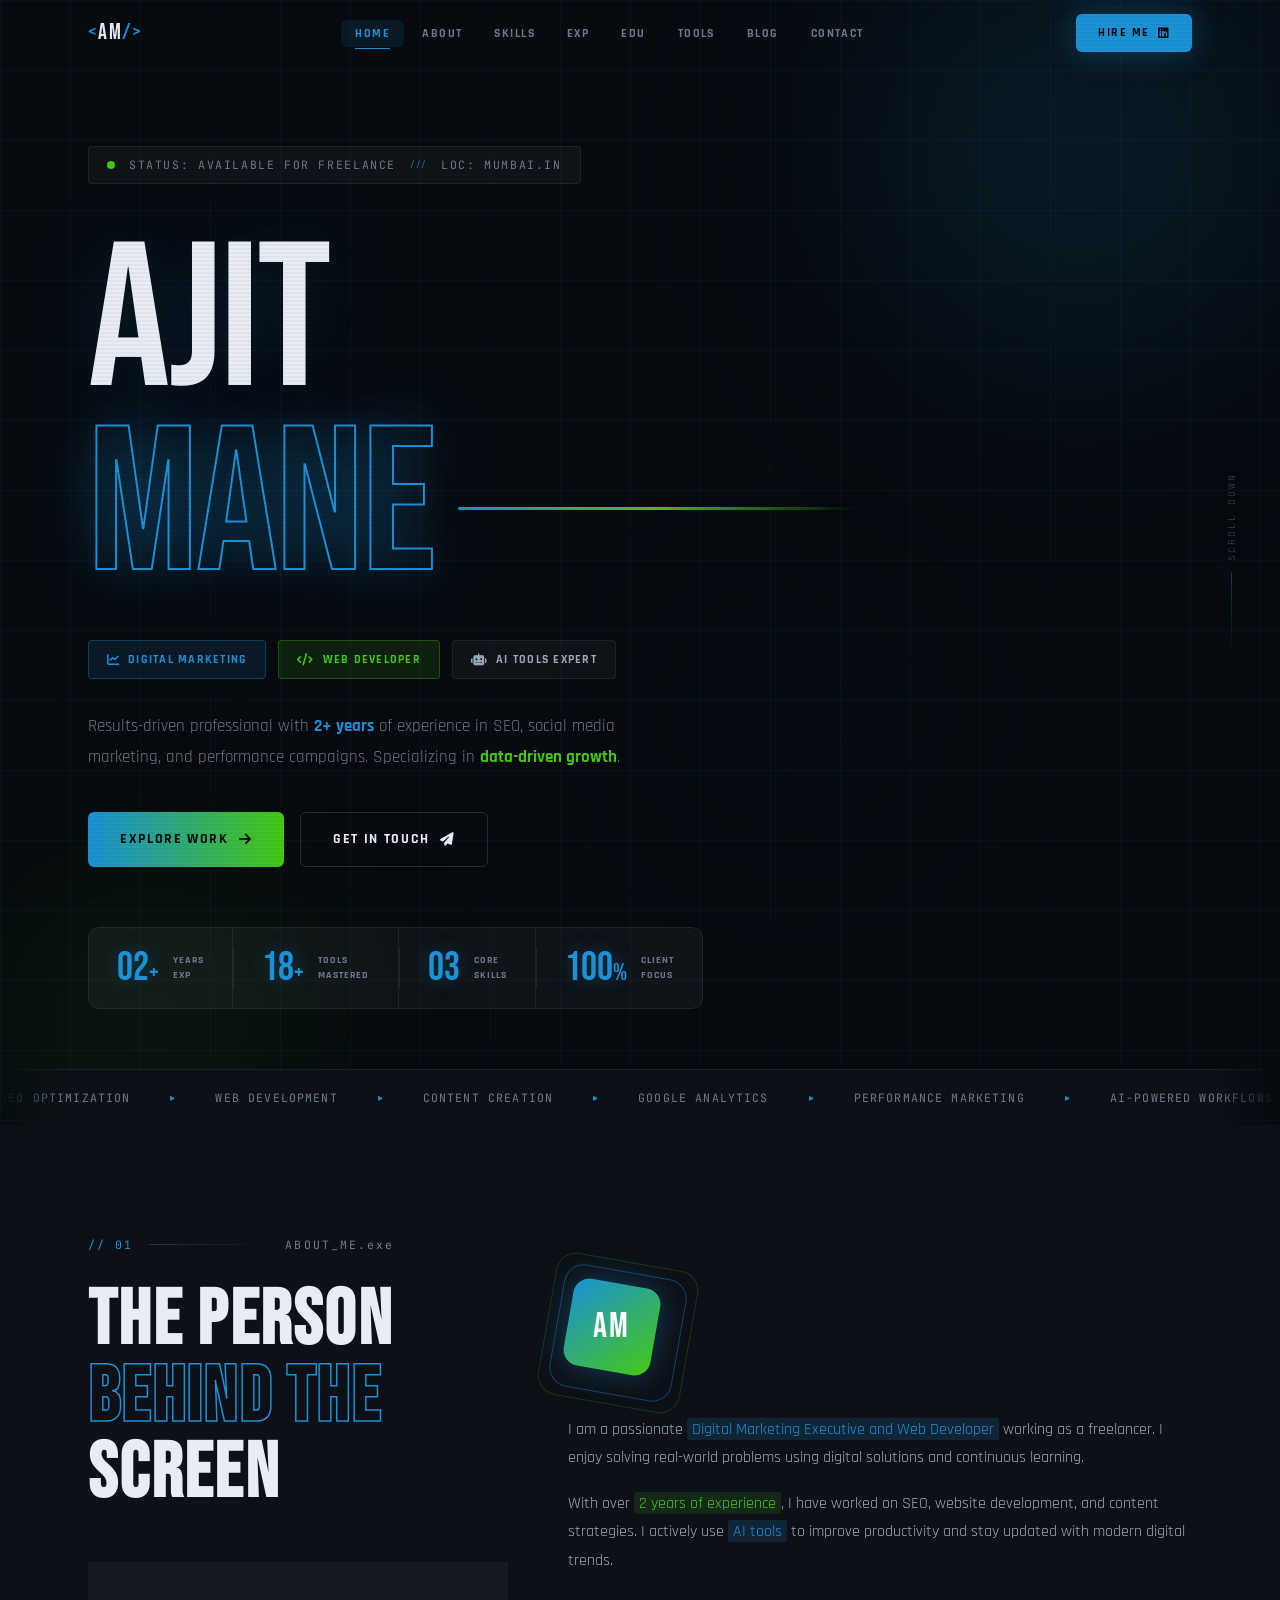
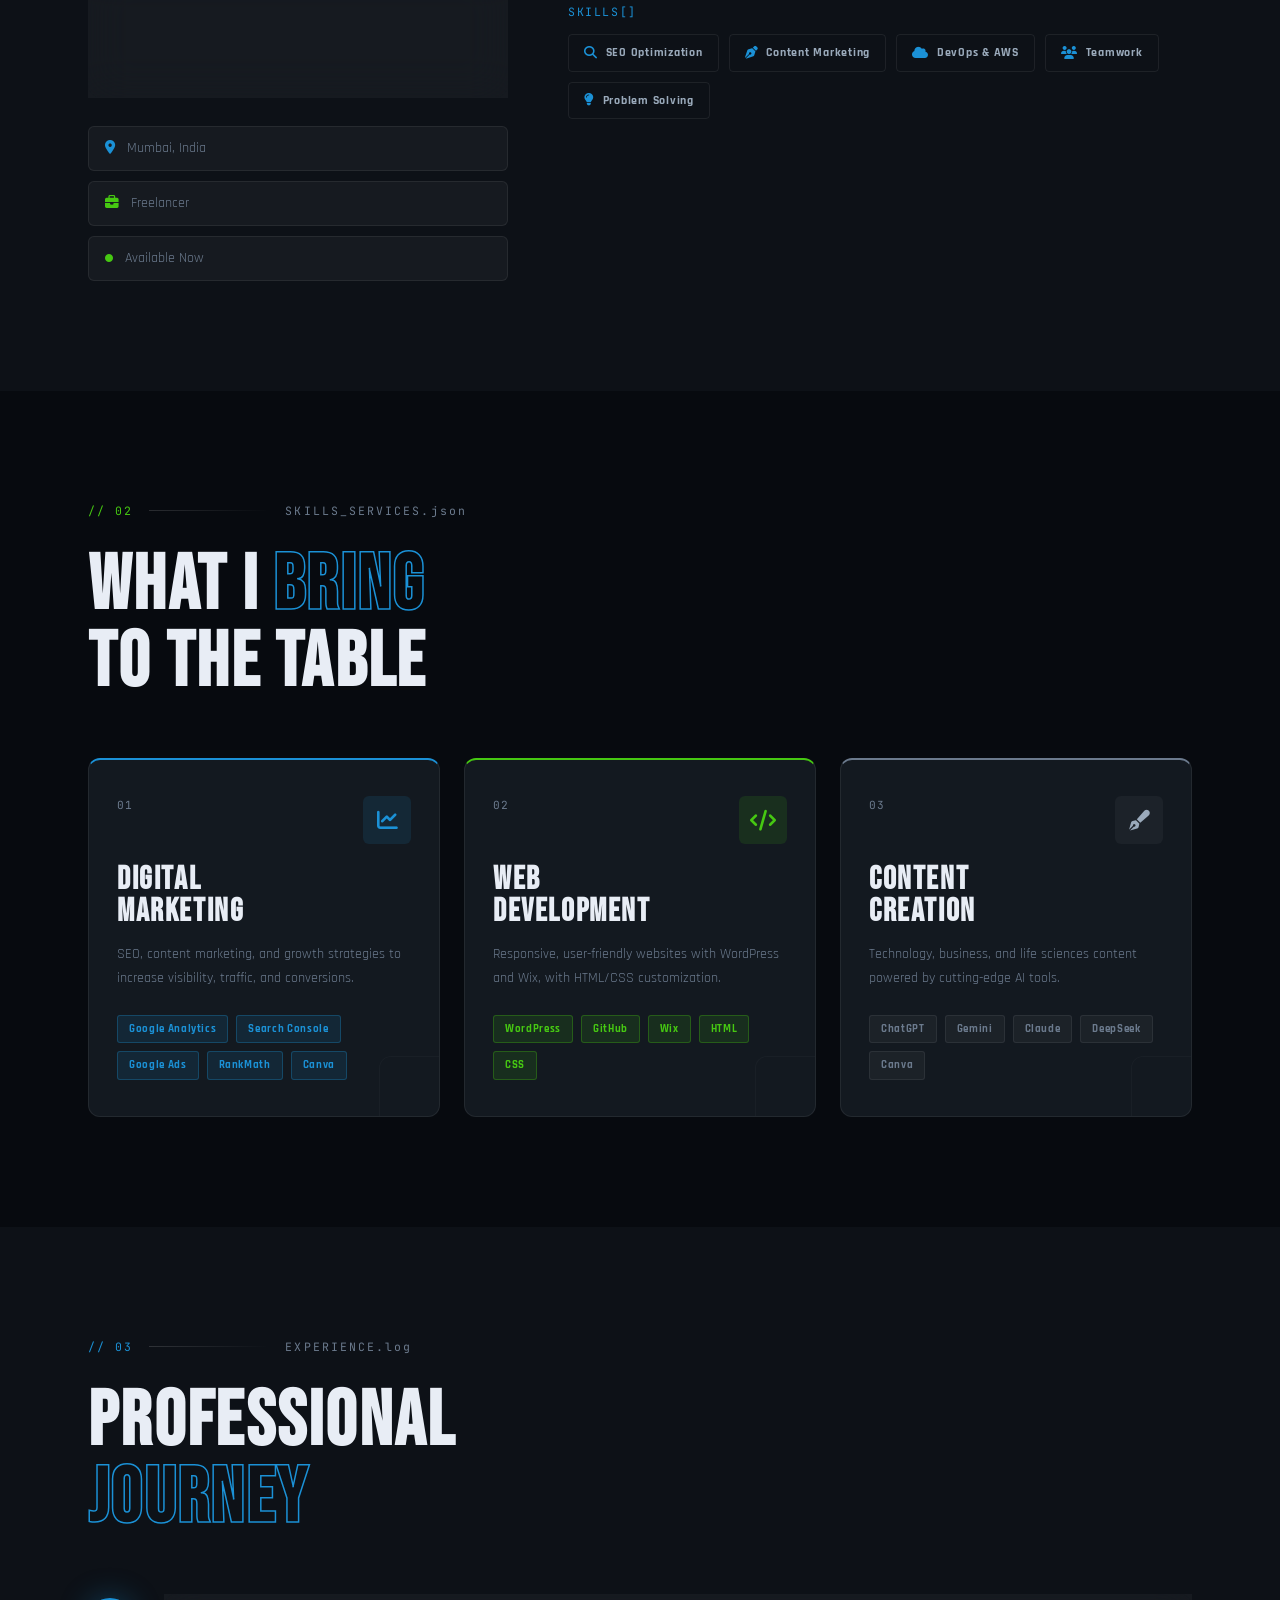
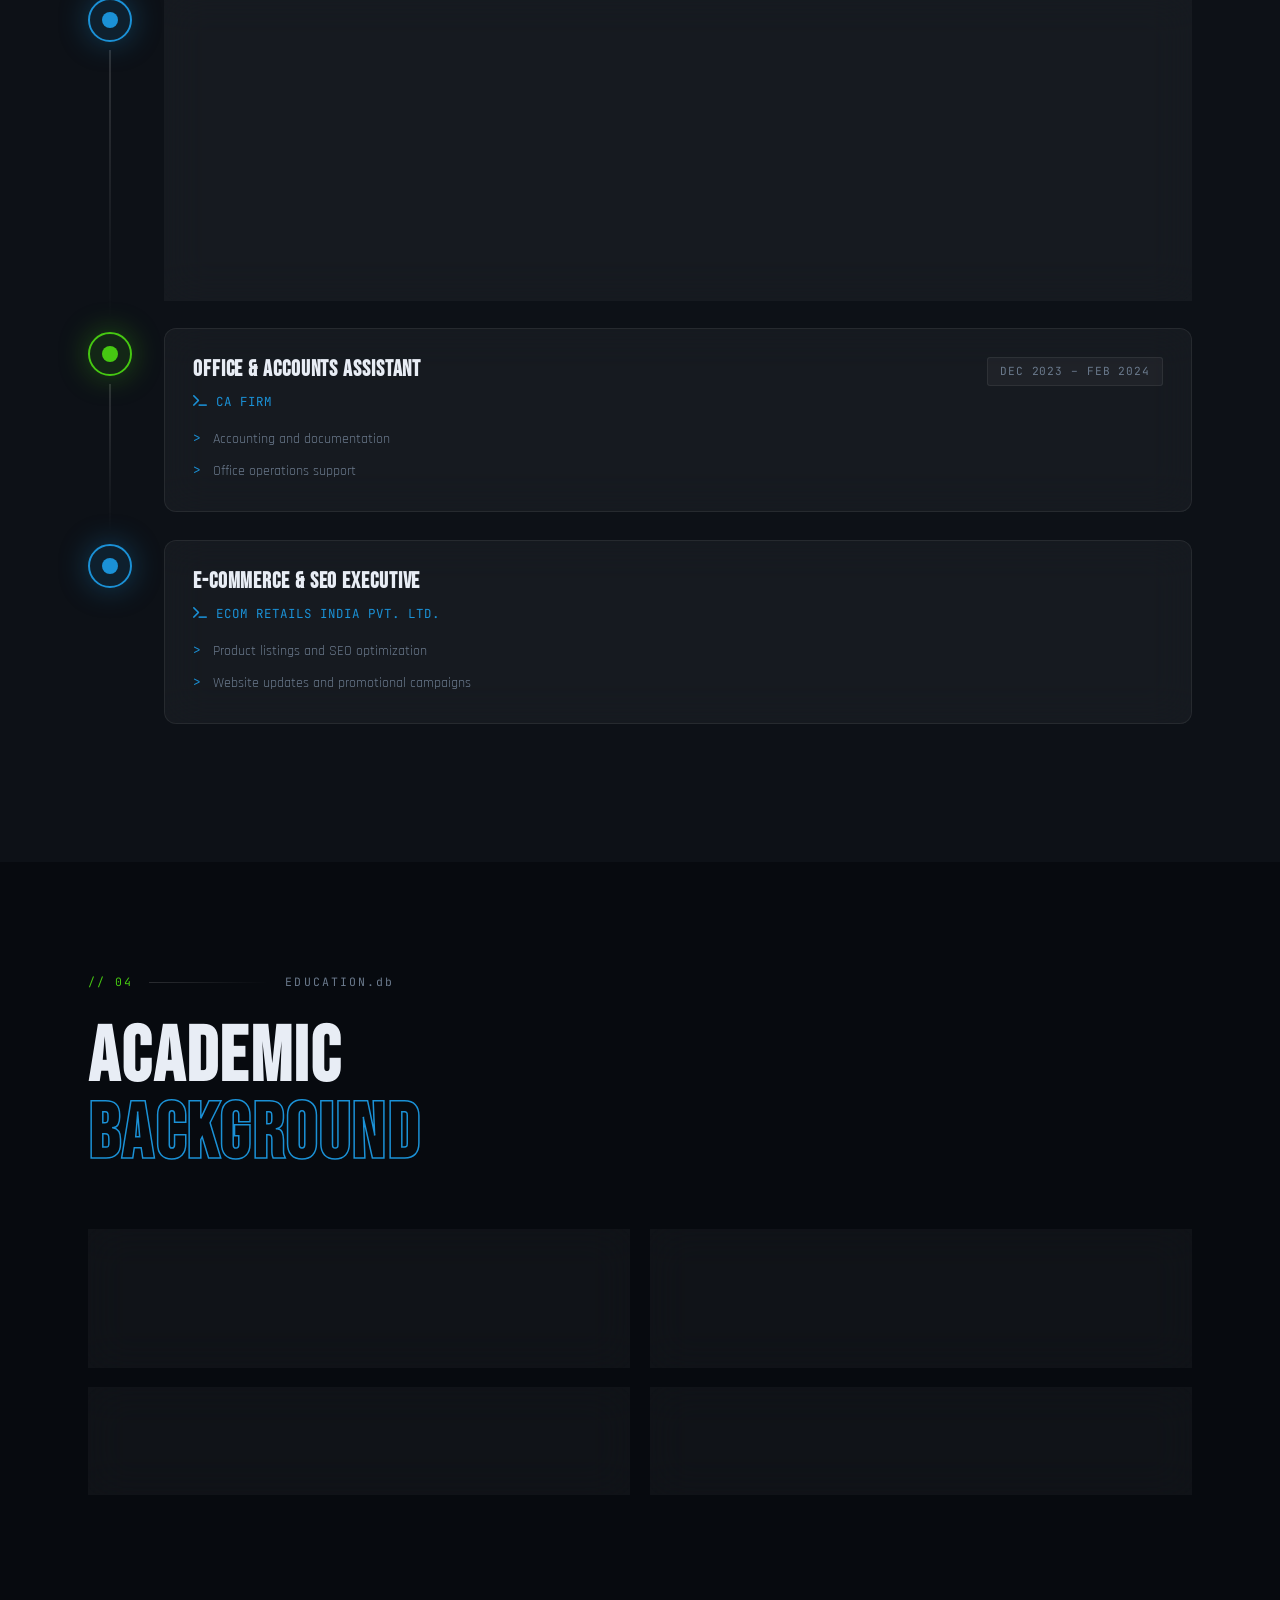
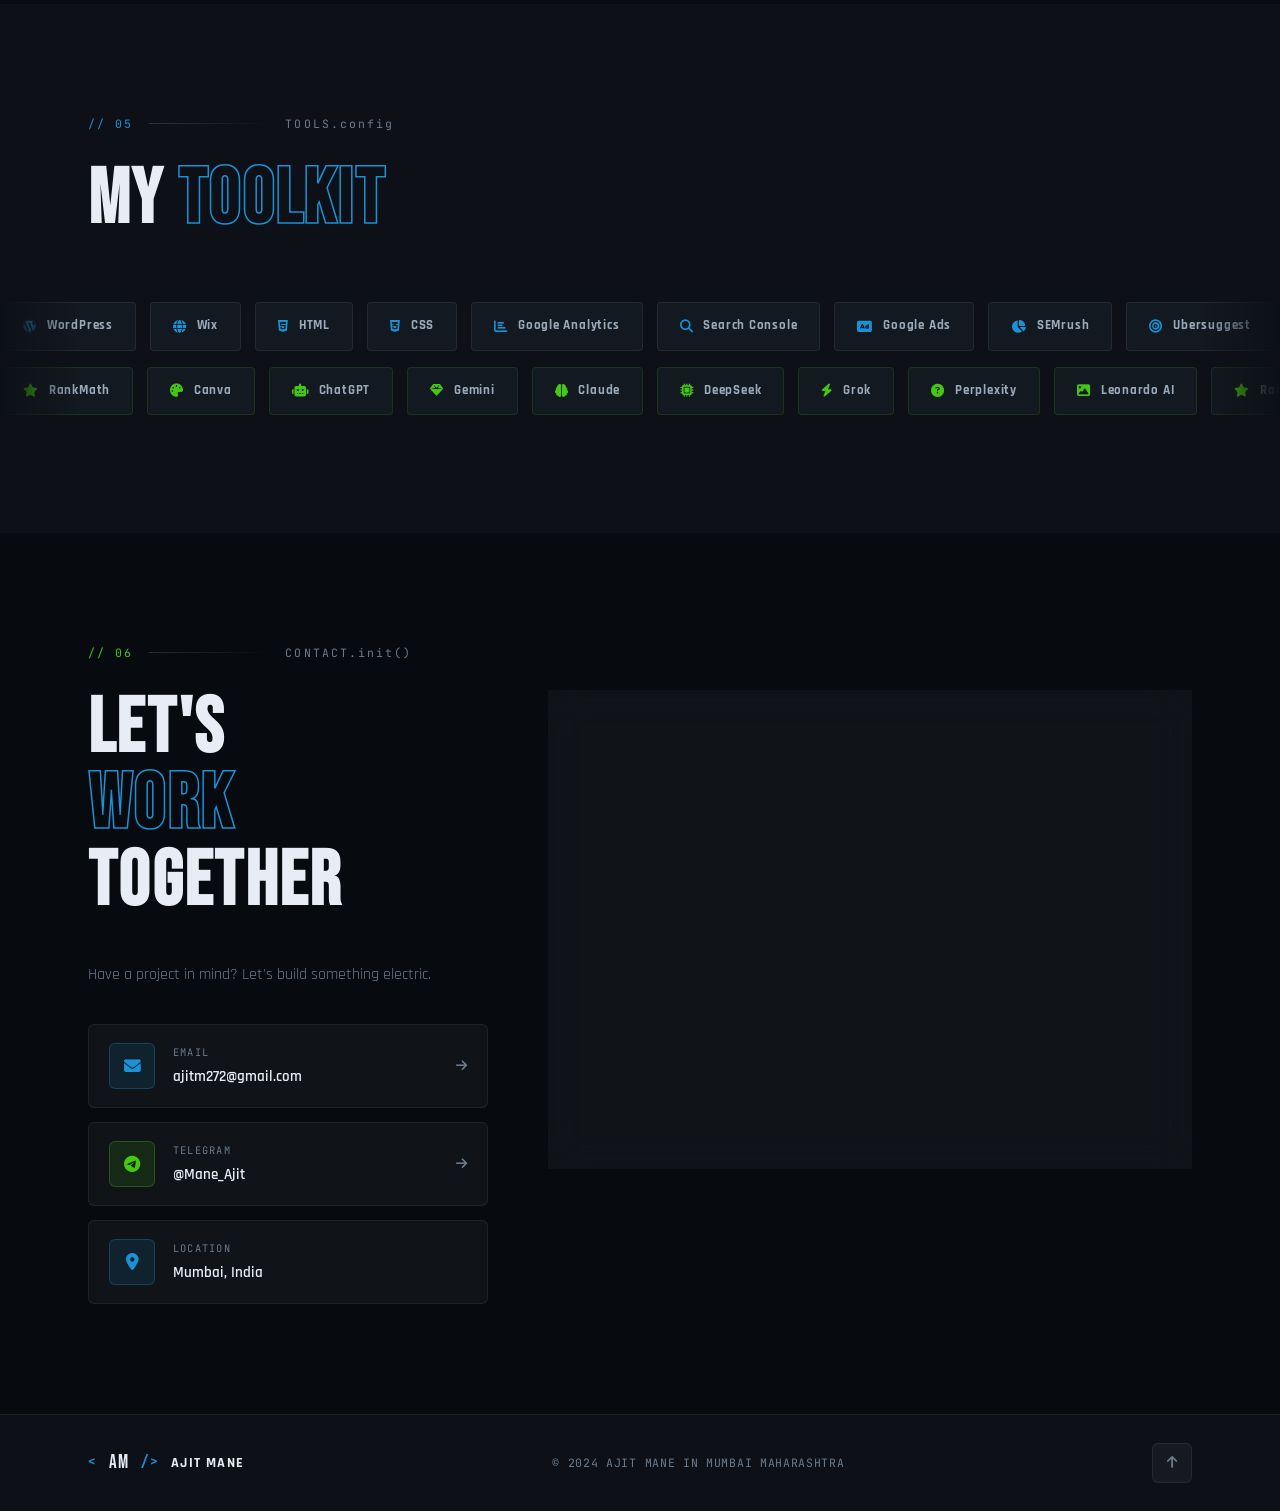
==== commit 760087ab: "Update index.html" ====
--- a/index.html
+++ b/index.html
@@ -4,7 +4,7 @@
   <meta charset="UTF-8"/>
   <meta name="viewport" content="width=device-width, initial-scale=1.0"/>
   <title>AJIT MANE — Digital Marketing & Web Development</title>
-  <meta name="description" content="Results-driven Digital Marketing Executive with 2+ years of experience in SEO, social media marketing, and performance campaigns."/>
+  <meta name="description" content="Ajit Mane is a Digital Marketing Executive and Web Developer based in Mumbai with 2+ years of experience in SEO, performance marketing, and website optimization."/>
   <!-- CANONICAL -->
   <link rel="canonical" href="https://ajitmane.com/" />
   <!-- ROBOTS -->
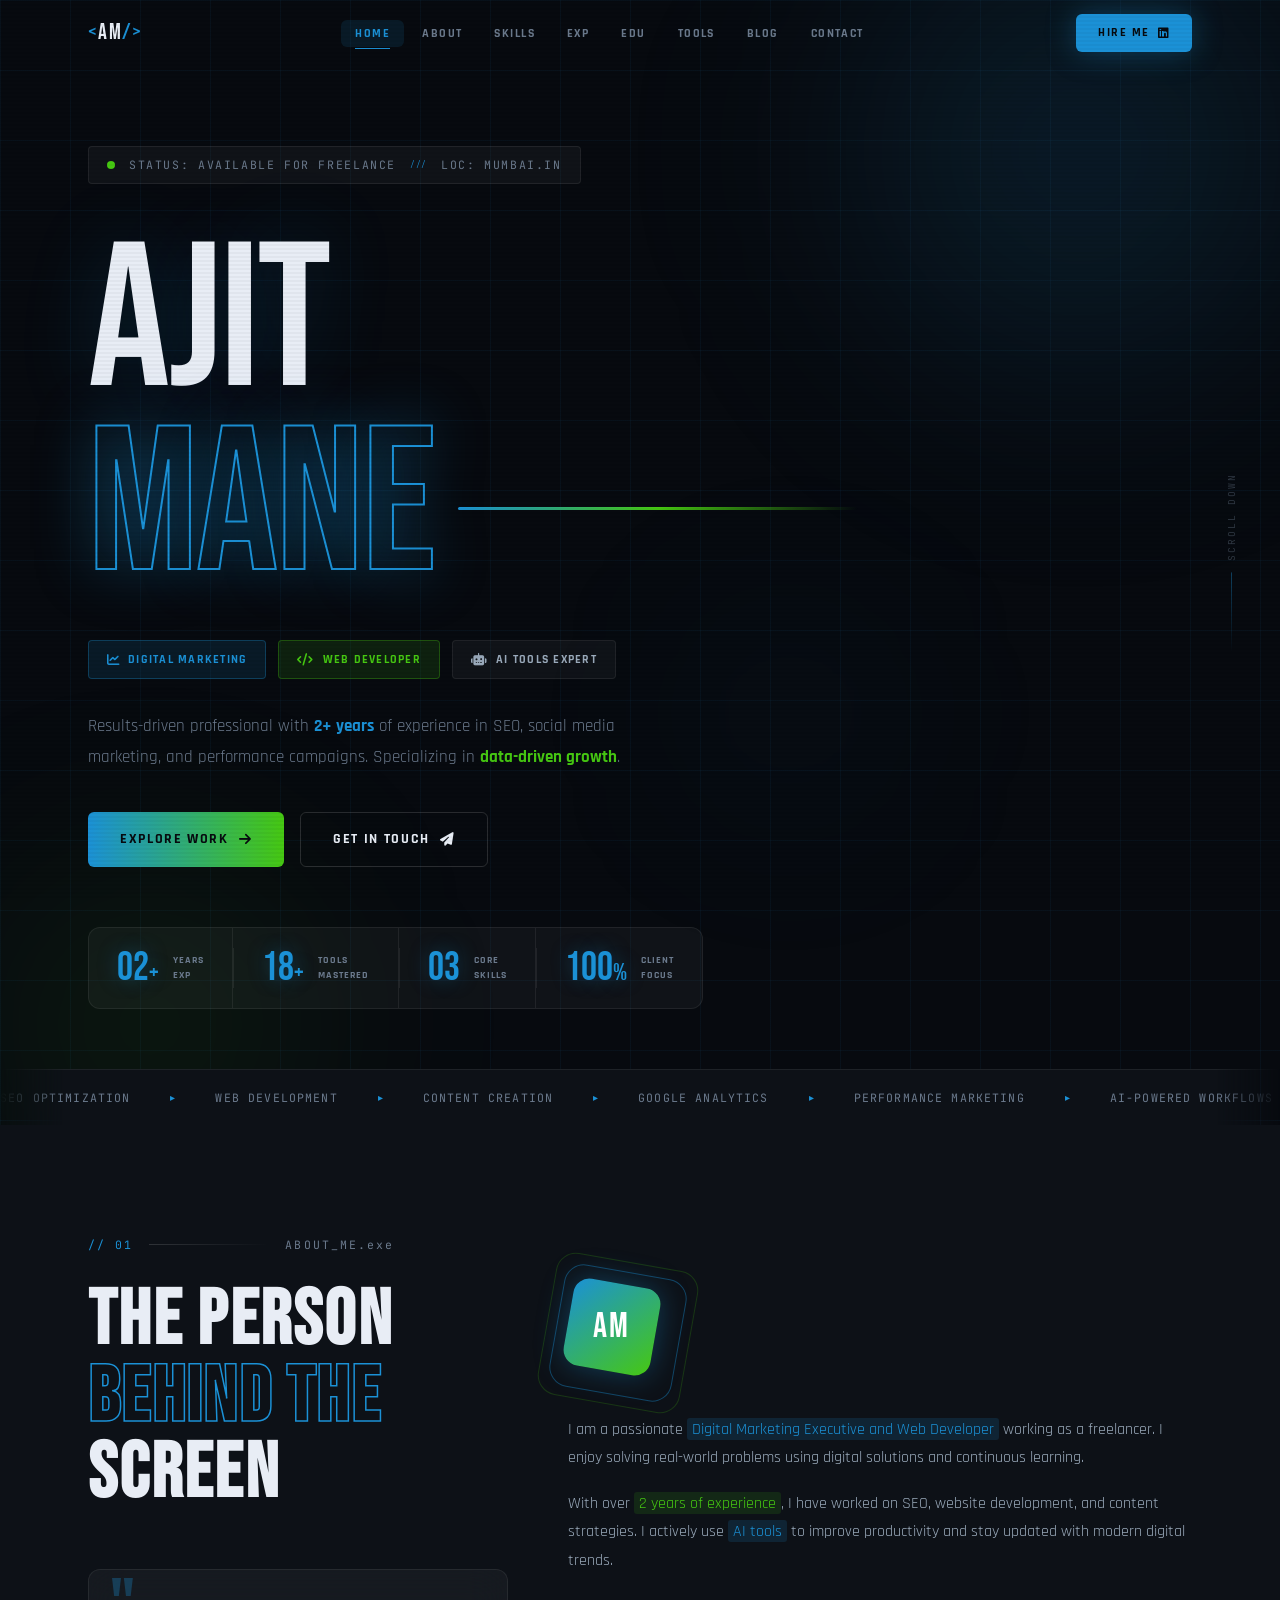
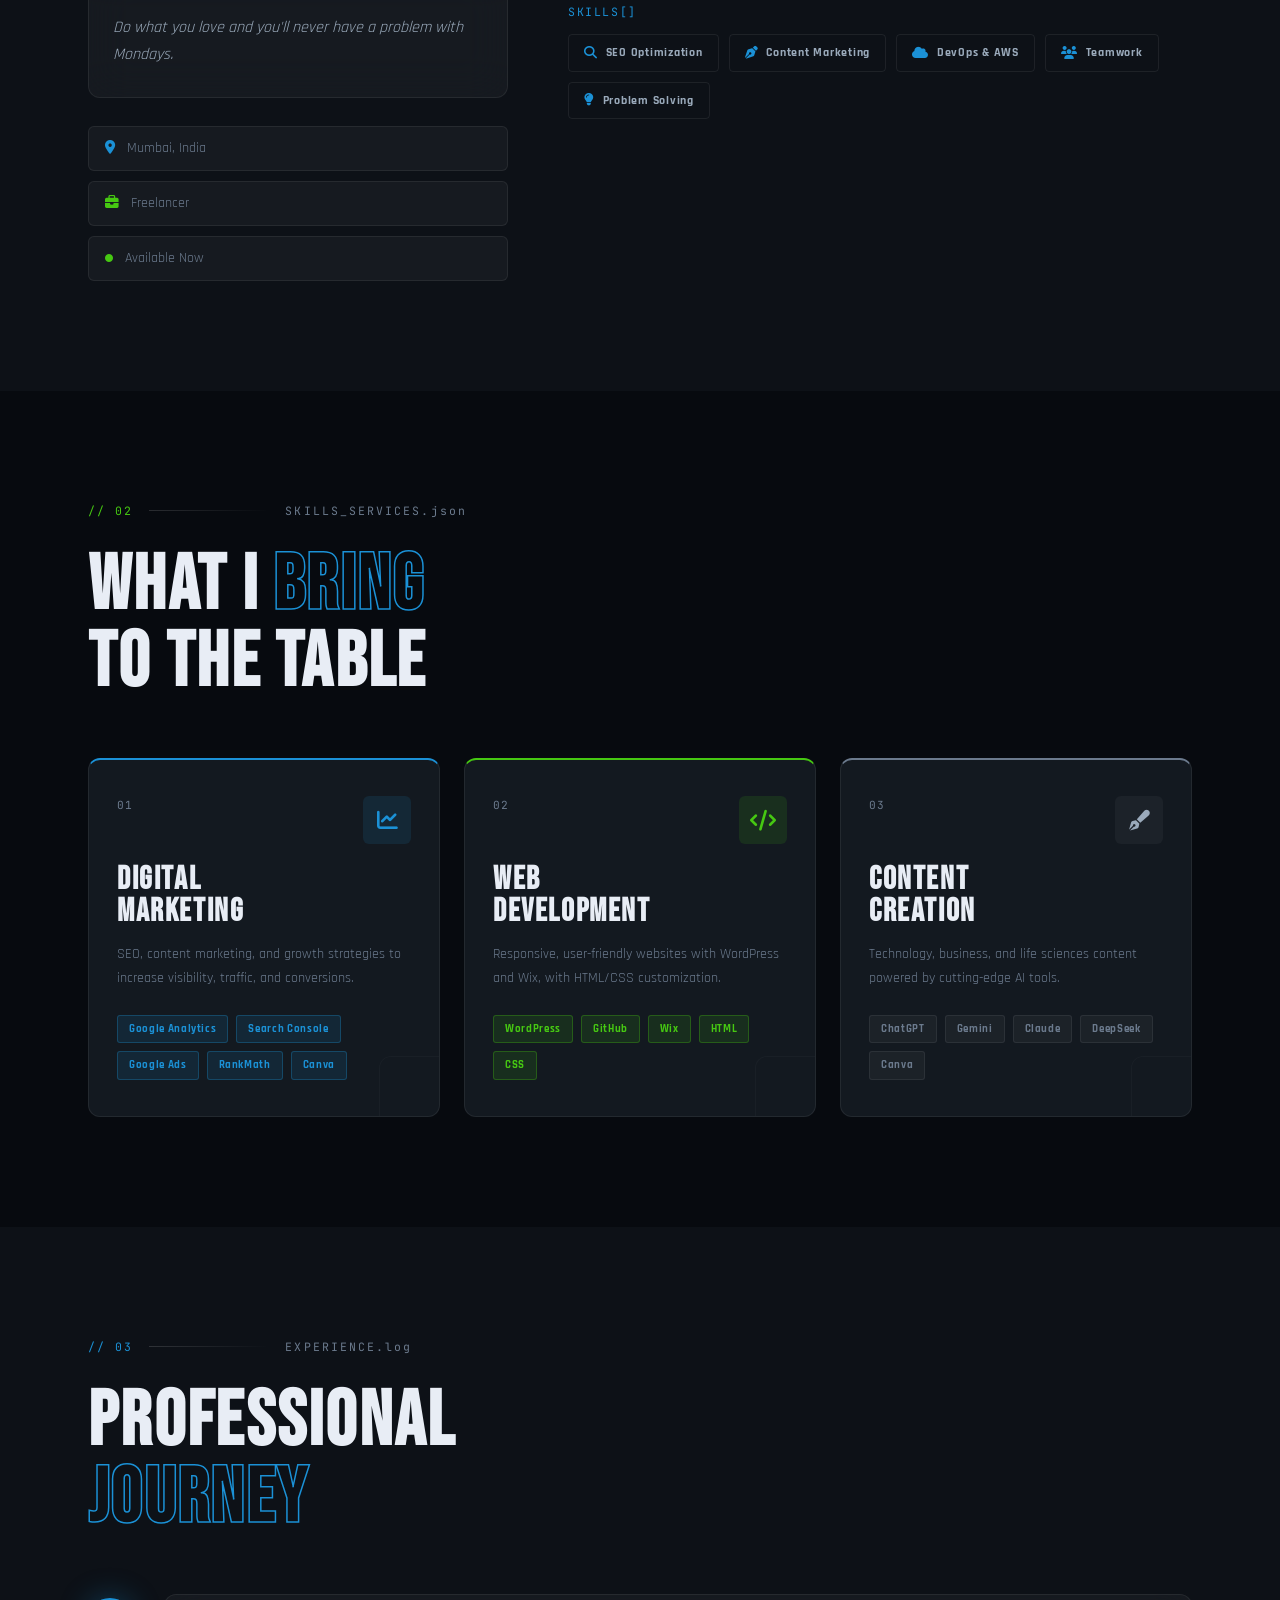
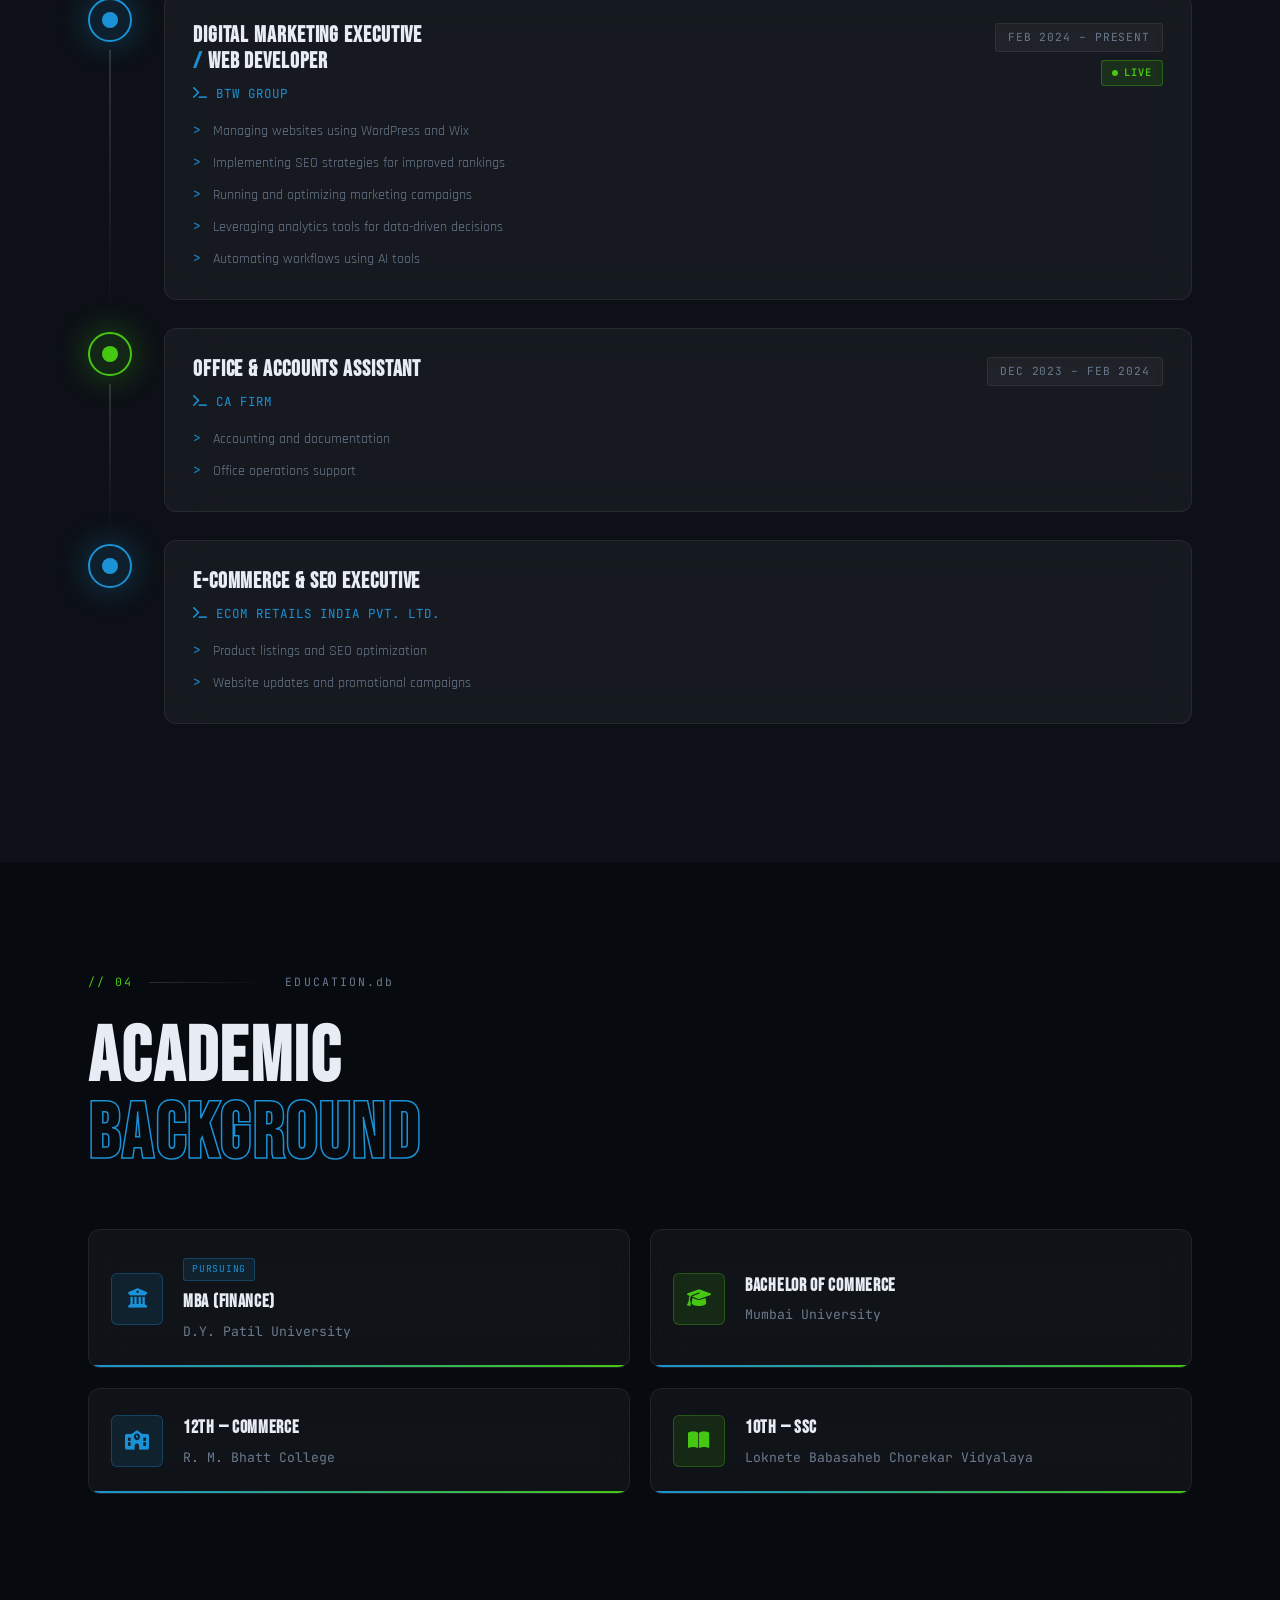
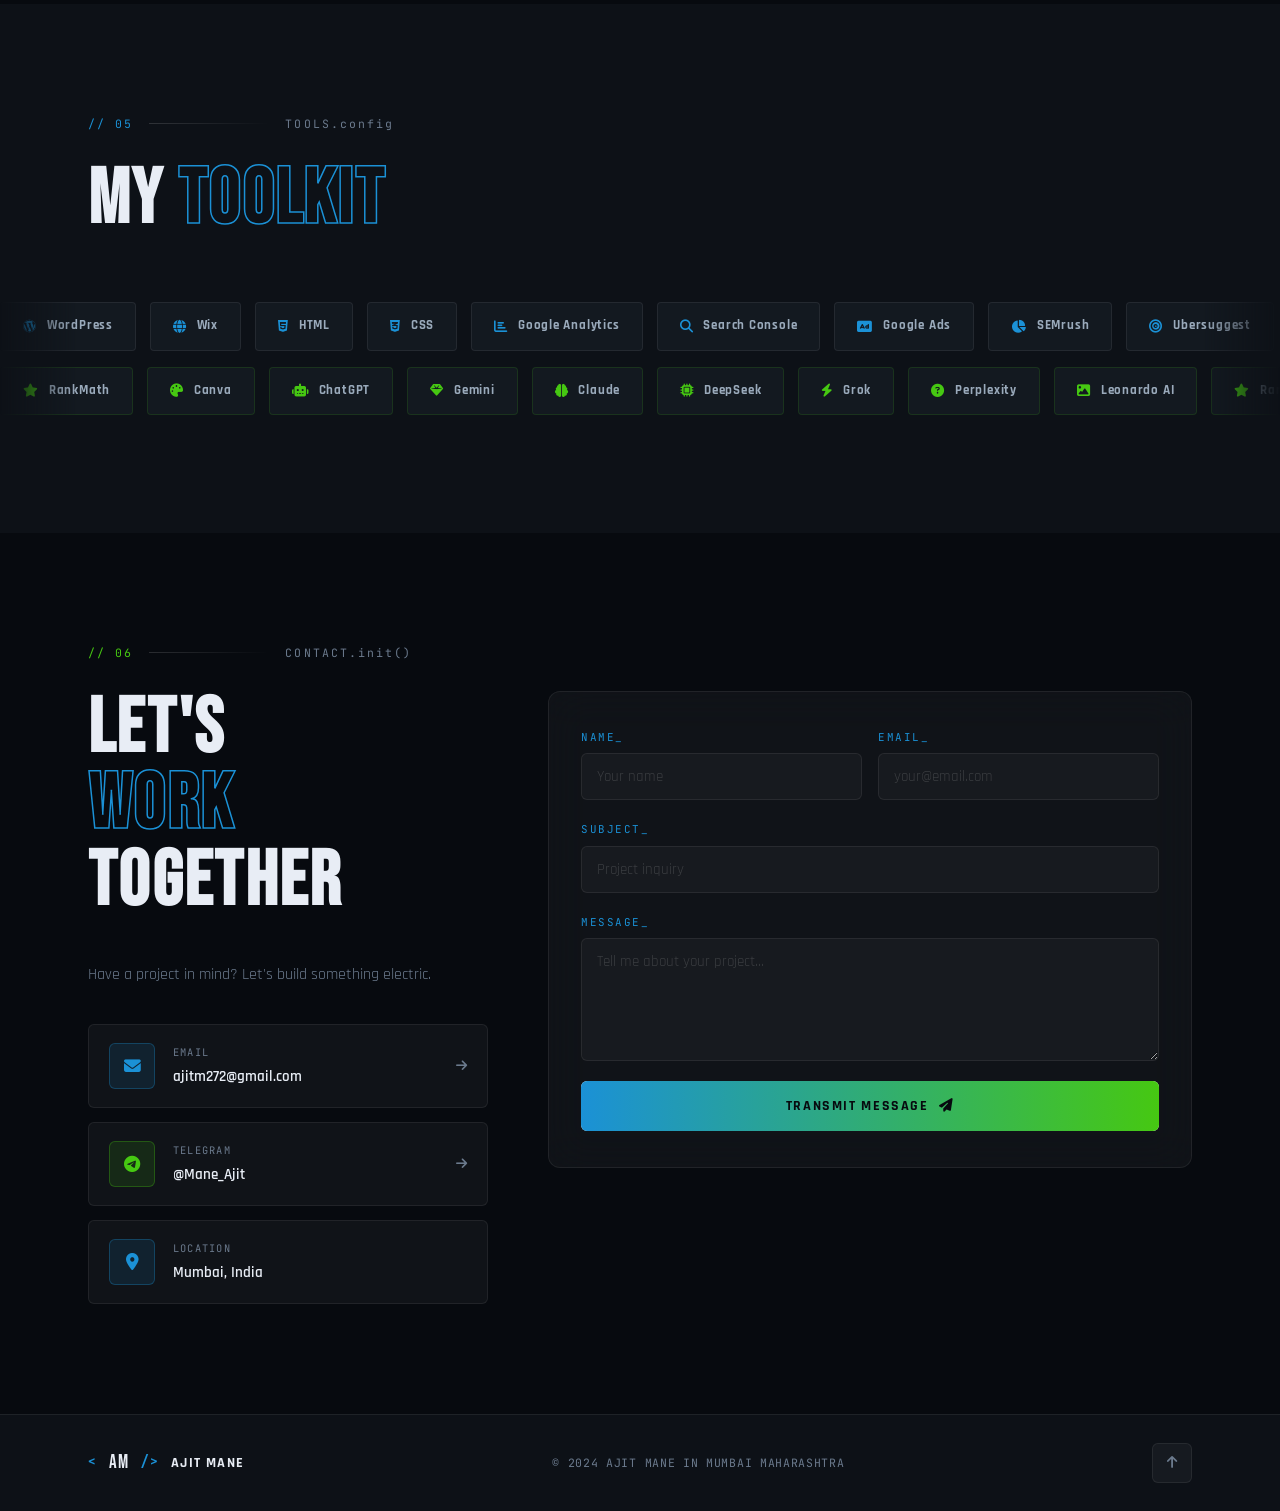
==== commit 63190c81: "Update index.html" ====
--- a/index.html
+++ b/index.html
@@ -4,7 +4,7 @@
   <meta charset="UTF-8"/>
   <meta name="viewport" content="width=device-width, initial-scale=1.0"/>
   <title>AJIT MANE — Digital Marketing & Web Development</title>
-  <meta name="description" content="Ajit Mane is a Digital Marketing Executive and Web Developer based in Mumbai with 2+ years of experience in SEO, performance marketing, and website optimization."/>
+  <meta name="description" content="Ajit Mane is a Digital Marketing Executive and Web Developer in Mumbai with 2+ years of experience in SEO, performance marketing, and website optimization."/>
   <!-- CANONICAL -->
   <link rel="canonical" href="https://ajitmane.com/" />
   <!-- ROBOTS -->
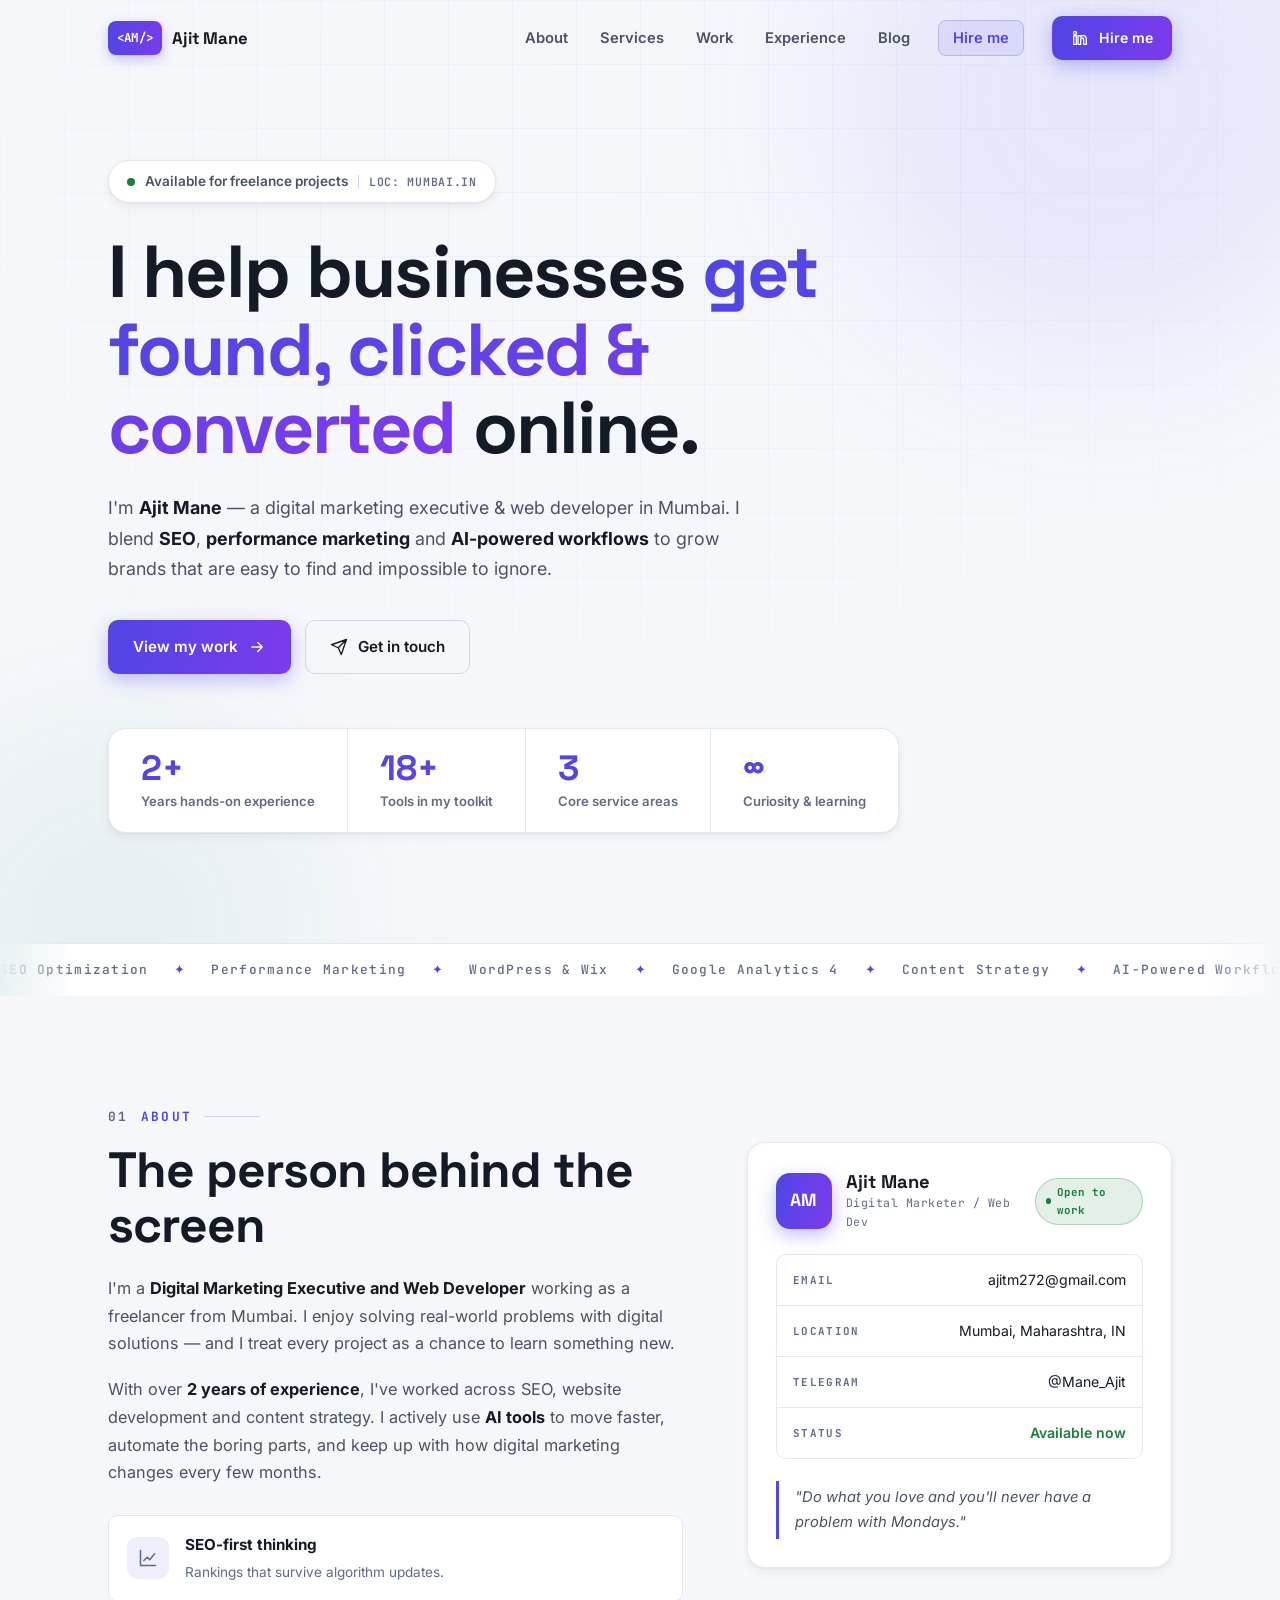
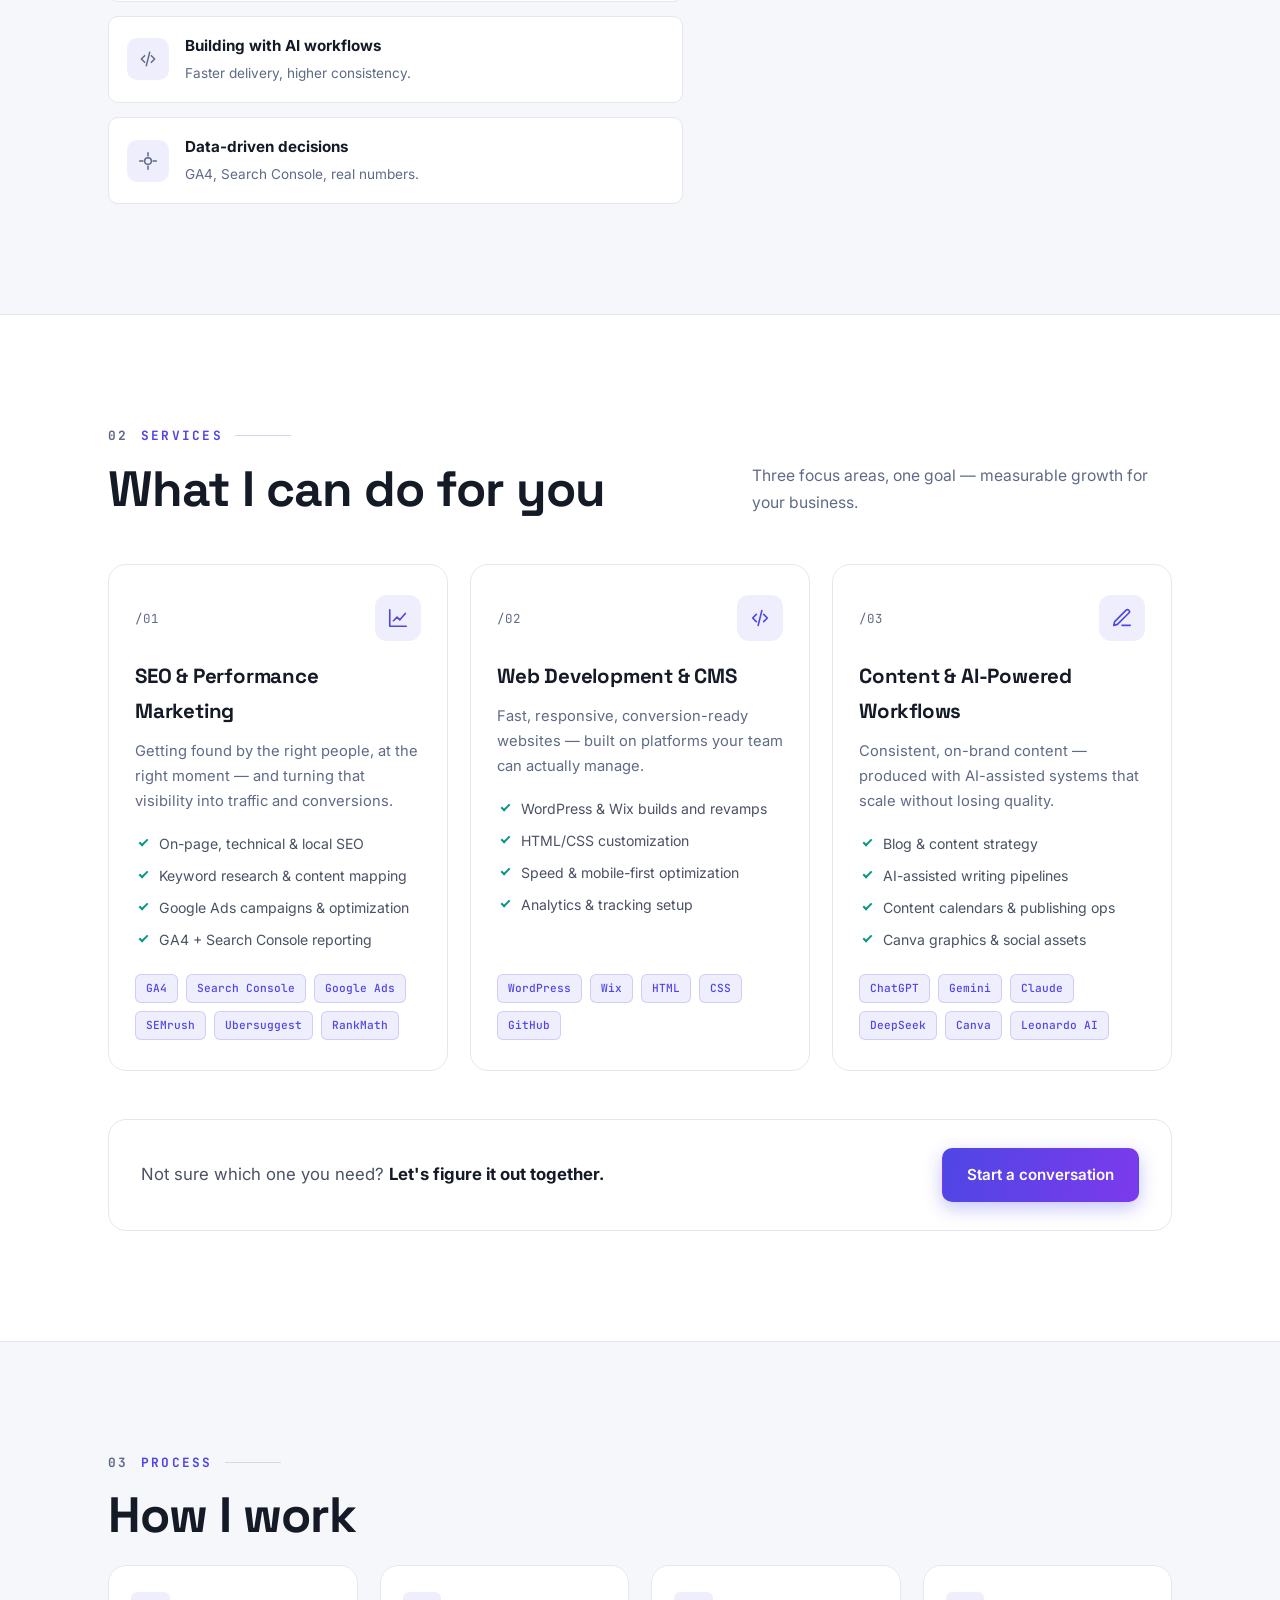
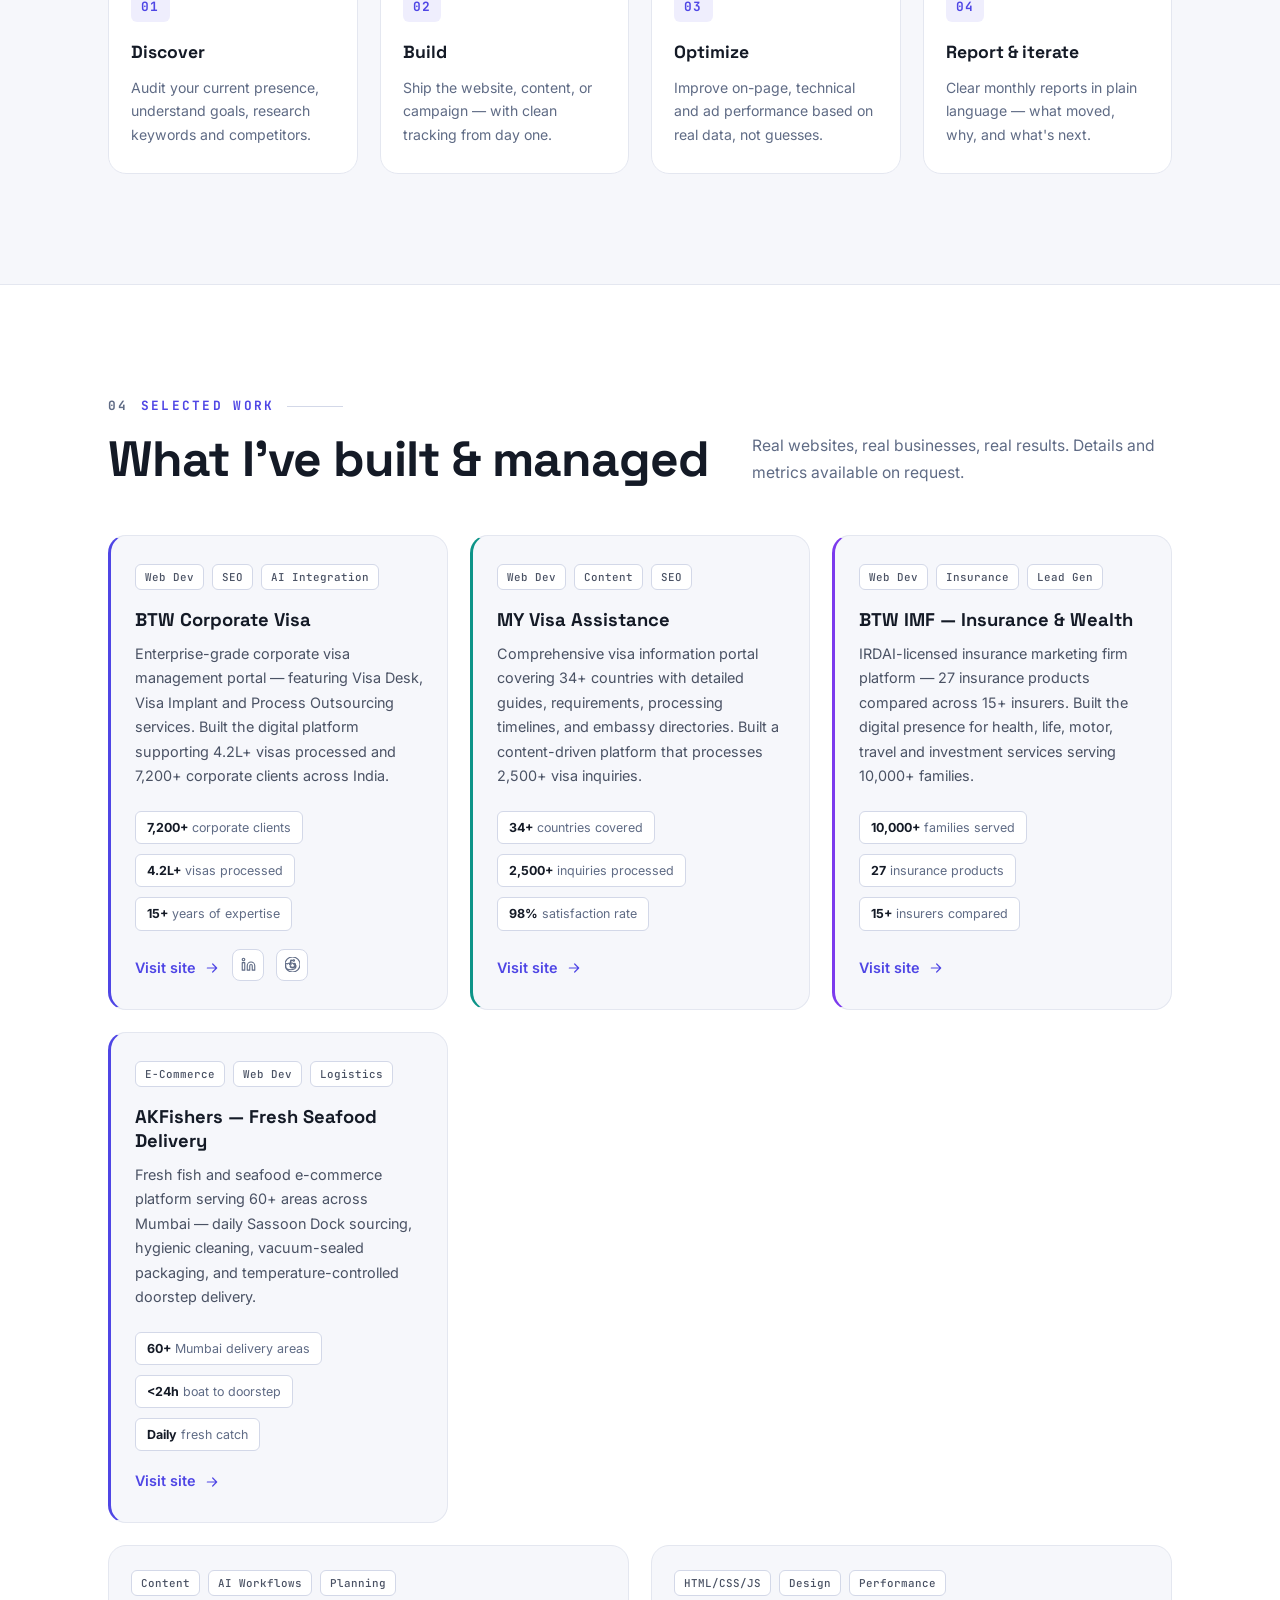
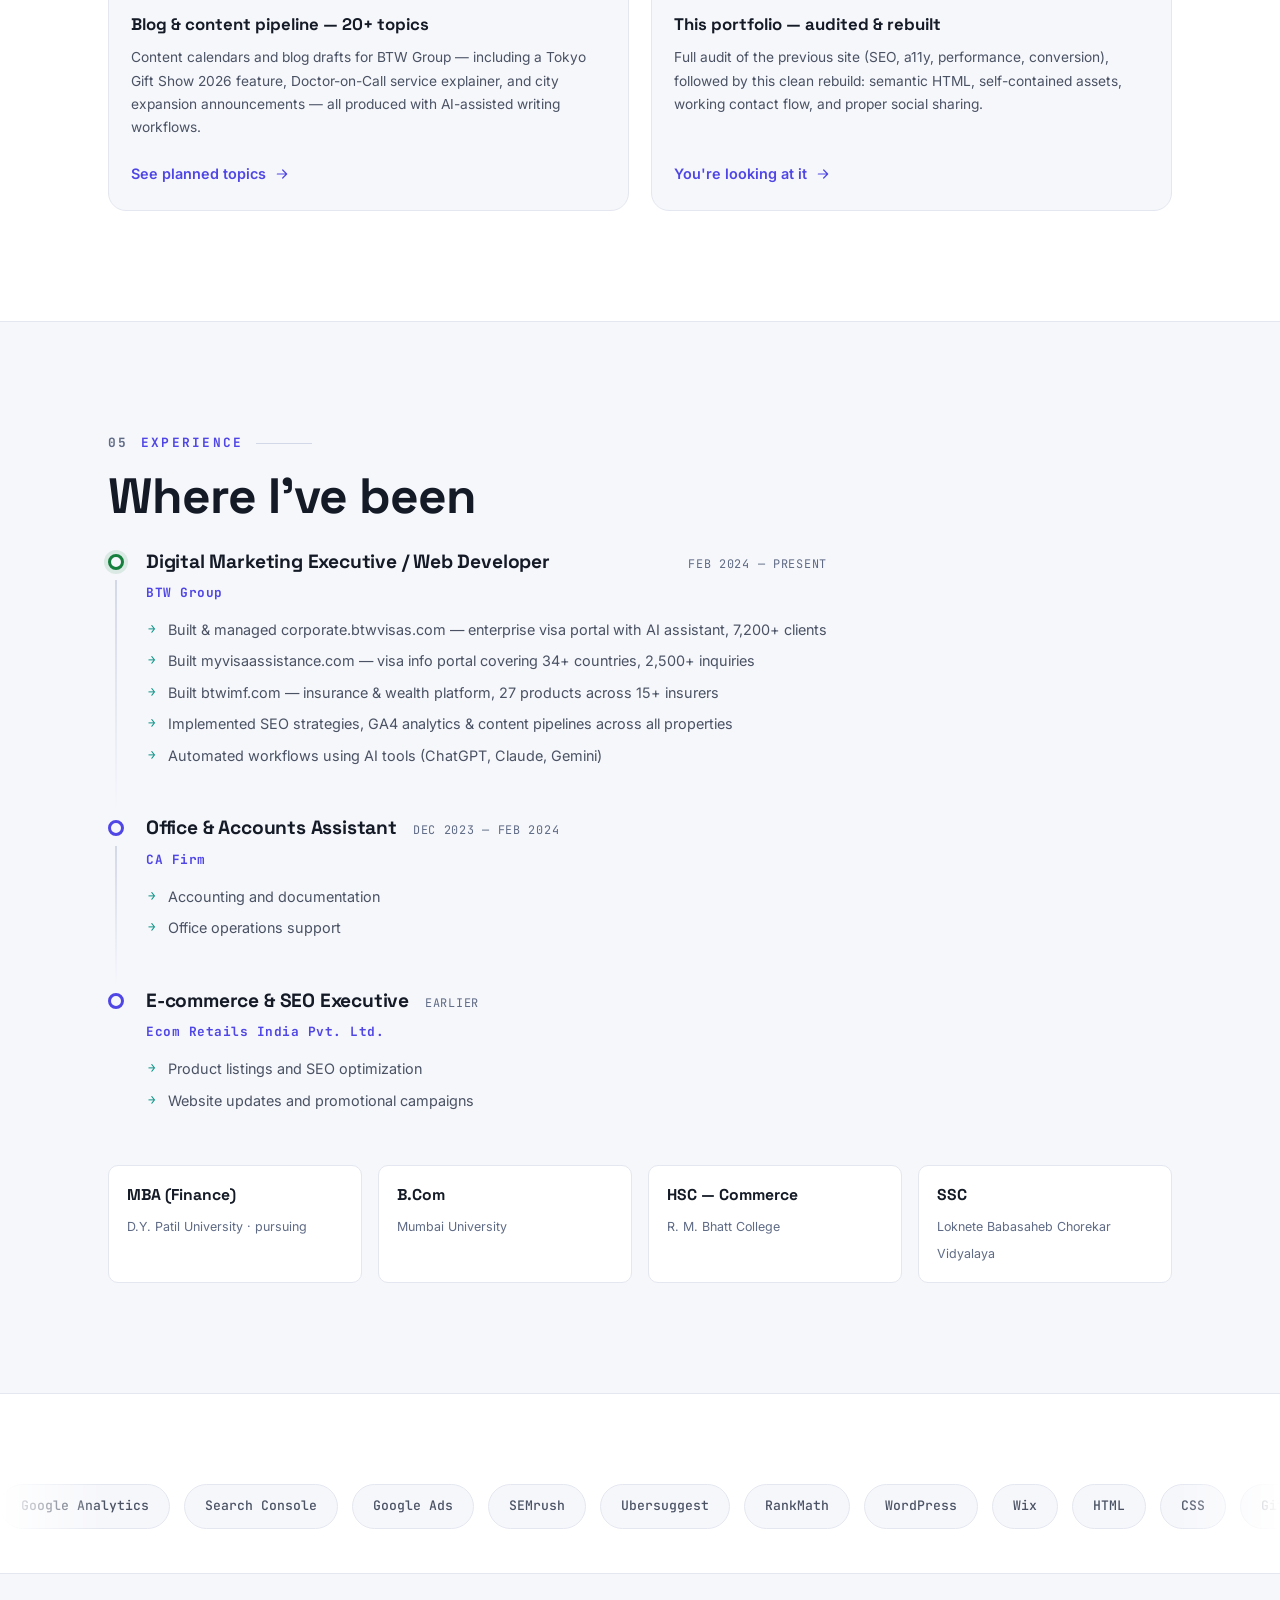
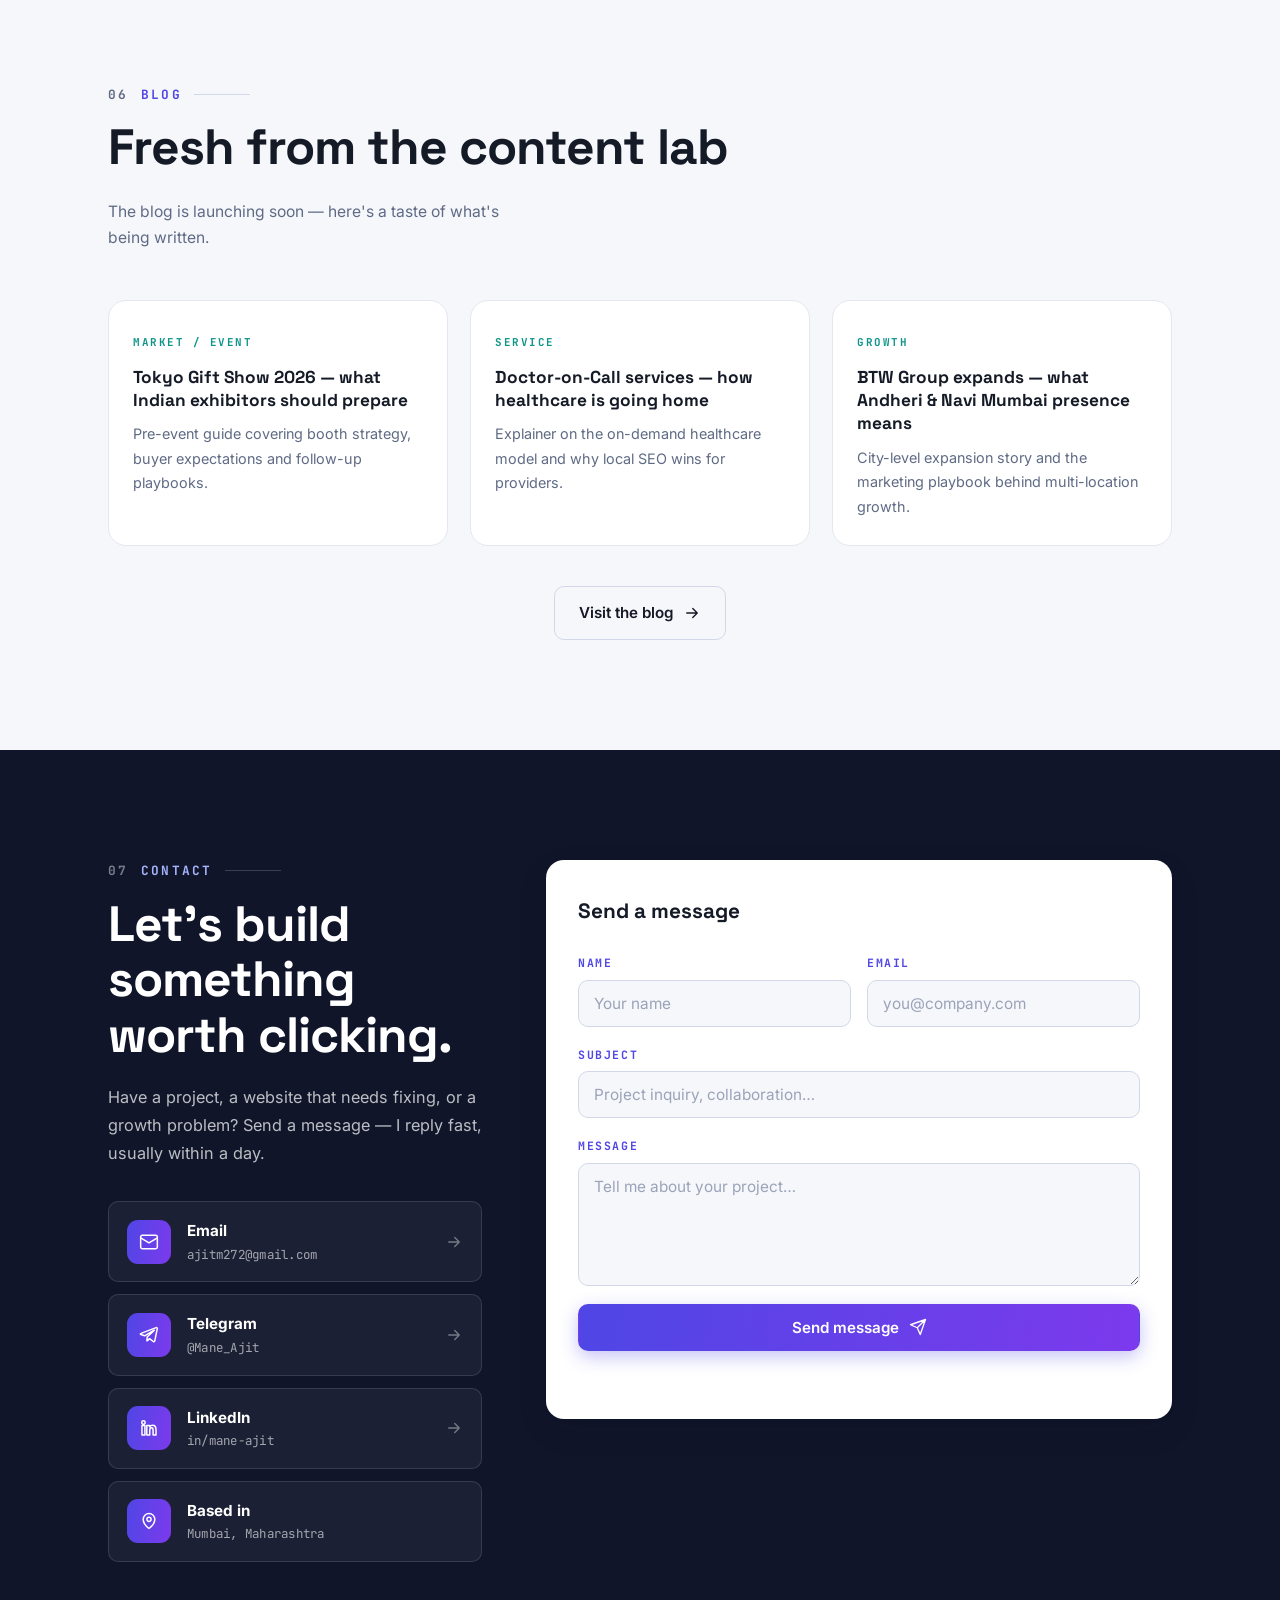
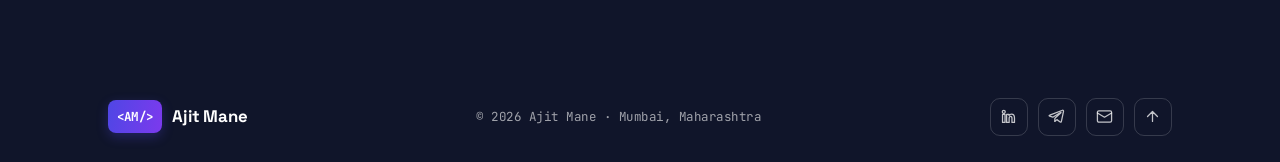
==== commit a58807af: "Update site with redesigned homepage, styles, and scripts Co-Authored-By: Claude Sonnet 5 <noreply@a" ====
--- a/index.html
+++ b/index.html
@@ -1,593 +1,669 @@
-<!DOCTYPE html>
-<html lang="en">
-<head>
-  <meta charset="UTF-8"/>
-  <meta name="viewport" content="width=device-width, initial-scale=1.0"/>
-  <title>AJIT MANE — Digital Marketing & Web Development</title>
-  <meta name="description" content="Ajit Mane is a Digital Marketing Executive and Web Developer in Mumbai with 2+ years of experience in SEO, performance marketing, and website optimization."/>
-  <!-- CANONICAL -->
-  <link rel="canonical" href="https://ajitmane.com/" />
-  <!-- ROBOTS -->
-<meta name="robots" content="index, follow">
-
-<!-- AUTHOR / PUBLISHER -->
-<meta name="author" content="Ajit Mane">
-
-<!-- (OPTIONAL) KEYWORDS -->
-<meta name="keywords" content="Ajit Mane, Digital Marketing, SEO, Web Developer, Mumbai">
-  <!-- BING VERIFICATION -->
-  <meta name="msvalidate.01" content="66AB9ADD426C1DD4D19467D6CF2E0E7F" />
-   <!-- Google Analytics -->
-  <script async src="https://www.googletagmanager.com/gtag/js?id=G-814023CNCP"></script>
-  <script>
-    window.dataLayer = window.dataLayer || [];
-    function gtag(){dataLayer.push(arguments);}
-    gtag('js', new Date());
-    gtag('config', 'G-814023CNCP');
-  </script>
-  <link rel="icon" href="favicon.png">
-  <link rel="preconnect" href="https://fonts.googleapis.com"/>
-  <link rel="preconnect" href="https://fonts.gstatic.com" crossorigin/>
-  <link href="https://fonts.googleapis.com/css2?family=Bebas+Neue&family=Rajdhani:wght@400;500;600;700&family=JetBrains+Mono:wght@300;400;500&display=swap" rel="stylesheet"/>
-  <link rel="stylesheet" href="https://cdnjs.cloudflare.com/ajax/libs/font-awesome/6.5.0/css/all.min.css"/>
-  <link rel="stylesheet" href="style.css">
-</head>
-<body>
-
-  <!-- Scan line overlay -->
-  <div class="scanlines" aria-hidden="true"></div>
-  <!-- Noise grain -->
-  <canvas class="grain" id="grainCanvas" aria-hidden="true"></canvas>
-
-  <!-- ═══ NAVBAR ═══ -->
-  <nav class="navbar" id="navbar">
-    <div class="nav-wrap">
-      <a href="#home" class="nav-logo">
-        <span class="logo-tag">&lt;</span>AM<span class="logo-tag">/&gt;</span>
-      </a>
-      <div class="nav-center">
-        <ul class="nav-links" id="navLinks">
-          <li><a href="#home"       class="nl active">HOME</a></li>
-          <li><a href="#about"      class="nl">ABOUT</a></li>
-          <li><a href="#skills"     class="nl">SKILLS</a></li>
-          <li><a href="#experience" class="nl">EXP</a></li>
-          <li><a href="#education"  class="nl">EDU</a></li>
-          <li><a href="#tools"      class="nl">TOOLS</a></li>
-          <li><a href="/blog/" class="nl">BLOG</a></li>
-          <li><a href="#contact"    class="nl">CONTACT</a></li>
-        </ul>
-      </div>
-<a href="https://www.linkedin.com/in/mane-ajit/" target="_blank"
-class="nav-cta"
-onclick="gtag('event', 'linkedin_click', {
-  'event_category': 'social',
-  'event_label': 'Hire Me LinkedIn'
-});">
-  HIRE ME <i class="fab fa-linkedin"></i>
-</a>
-      <button class="burger" id="burger" aria-label="Menu">
-        <span></span><span></span><span></span>
-      </button>
-    </div>
-  </nav>
-
-  <!-- ═══ HERO ═══ -->
-  <section class="hero" id="home">
-    <!-- Animated grid -->
-    <div class="hero-grid-bg" aria-hidden="true"></div>
-    <!-- Glowing orbs -->
-    <div class="orb orb-1" aria-hidden="true"></div>
-    <div class="orb orb-2" aria-hidden="true"></div>
-    <div class="orb orb-3" aria-hidden="true"></div>
-
-    <div class="hero-content">
-      <!-- Status bar -->
-      <div class="status-bar">
-        <span class="status-ping"></span>
-        <span class="mono">STATUS: AVAILABLE FOR FREELANCE</span>
-        <span class="status-sep">///</span>
-        <span class="mono">LOC: MUMBAI.IN</span>
-      </div>
-
-      <!-- Giant name -->
-<h1 class="hero-name-wrap">
-  <div class="hero-name-block">
-    <div class="hero-firstname">AJIT</div>
-    <div class="hero-lastname">
-      <span>MANE</span>
-      <div class="hero-line-deco"></div>
-    </div>
-  </div>
-</h1>
-
-      <!-- Role tags -->
-      <div class="hero-roles">
-        <span class="role-chip chip-blue"><i class="fas fa-chart-line"></i> DIGITAL MARKETING</span>
-        <span class="role-chip chip-green"><i class="fas fa-code"></i> WEB DEVELOPER</span>
-        <span class="role-chip chip-dim"><i class="fas fa-robot"></i> AI TOOLS EXPERT</span>
-      </div>
-
-      <!-- Tagline -->
-      <p class="hero-tagline">
-        Results-driven professional with <span class="accent-blue">2+ years</span> of experience
-        in SEO, social media marketing, and performance campaigns. Specializing in
-        <span class="accent-green">data-driven growth</span>.
-      </p>
-
-      <!-- CTAs -->
-      <div class="hero-ctas">
-        <a href="#skills" class="cta-primary">
-          <span class="cta-bg"></span>
-          <span class="cta-text">EXPLORE WORK <i class="fas fa-arrow-right"></i></span>
-        </a>
-        <a href="#contact" class="cta-ghost">
-          GET IN TOUCH <i class="fas fa-paper-plane"></i>
-        </a>
-      </div>
-
-      <!-- Stats row -->
-      <div class="hero-stats">
-        <div class="hstat">
-          <div class="hstat-n">02<span class="hstat-plus">+</span></div>
-          <div class="hstat-l">YEARS<br>EXP</div>
-        </div>
-        <div class="hstat-divider"></div>
-        <div class="hstat">
-          <div class="hstat-n">18<span class="hstat-plus">+</span></div>
-          <div class="hstat-l">TOOLS<br>MASTERED</div>
-        </div>
-        <div class="hstat-divider"></div>
-        <div class="hstat">
-          <div class="hstat-n">03</div>
-          <div class="hstat-l">CORE<br>SKILLS</div>
-        </div>
-        <div class="hstat-divider"></div>
-        <div class="hstat">
-          <div class="hstat-n">100<span class="hstat-plus">%</span></div>
-          <div class="hstat-l">CLIENT<br>FOCUS</div>
-        </div>
-      </div>
-    </div>
-
-    <!-- Side decoration -->
-    <div class="hero-side-deco" aria-hidden="true">
-      <div class="side-label">SCROLL DOWN</div>
-      <div class="side-line"></div>
-    </div>
-
-    <!-- Scrolling bottom ticker -->
-    <div class="ticker-outer">
-      <div class="ticker-inner">
-        <span>SEO OPTIMIZATION</span><b>▸</b>
-        <span>WEB DEVELOPMENT</span><b>▸</b>
-        <span>CONTENT CREATION</span><b>▸</b>
-        <span>GOOGLE ANALYTICS</span><b>▸</b>
-        <span>PERFORMANCE MARKETING</span><b>▸</b>
-        <span>AI-POWERED WORKFLOWS</span><b>▸</b>
-        <span>WORDPRESS & WIX</span><b>▸</b>
-        <span>SEO OPTIMIZATION</span><b>▸</b>
-        <span>WEB DEVELOPMENT</span><b>▸</b>
-        <span>CONTENT CREATION</span><b>▸</b>
-        <span>GOOGLE ANALYTICS</span><b>▸</b>
-        <span>PERFORMANCE MARKETING</span><b>▸</b>
-        <span>AI-POWERED WORKFLOWS</span><b>▸</b>
-        <span>WORDPRESS & WIX</span><b>▸</b>
-      </div>
-    </div>
-  </section>
-
-  <!-- ═══ ABOUT ═══ -->
-  <section class="section about-sec" id="about">
-    <div class="container">
-      <div class="sec-eyebrow">
-        <span class="mono accent-blue">// 01</span>
-        <span class="eyebrow-line"></span>
-        <span class="mono">ABOUT_ME.exe</span>
-      </div>
-
-      <div class="about-grid">
-        <div class="about-left reveal">
-          <h2 class="sec-title">THE PERSON<br><em>BEHIND THE</em><br>SCREEN</h2>
-
-          <div class="glass-card quote-card">
-            <div class="quote-glyph">"</div>
-            <p>Do what you love and you'll never have a problem with Mondays.</p>
-          </div>
-
-          <div class="info-chips">
-            <div class="info-chip">
-              <i class="fas fa-map-marker-alt" style="color:var(--blue)"></i>
-              <span>Mumbai, India</span>
-            </div>
-            <div class="info-chip">
-              <i class="fas fa-briefcase" style="color:var(--green)"></i>
-              <span>Freelancer</span>
-            </div>
-            <div class="info-chip">
-              <i class="fas fa-circle" style="color:var(--green);font-size:.5rem"></i>
-              <span>Available Now</span>
-            </div>
-          </div>
-        </div>
-
-        <div class="about-right reveal">
-          <div class="av-block">
-            <div class="av-hex">
-              <div class="av-inner">AM</div>
-            </div>
-            <div class="av-rings">
-              <div class="av-ring r1"></div>
-              <div class="av-ring r2"></div>
-            </div>
-          </div>
-
-          <p class="about-text">I am a passionate <mark class="mk-blue">Digital Marketing Executive and Web Developer</mark> working as a freelancer. I enjoy solving real-world problems using digital solutions and continuous learning.</p>
-          <p class="about-text">With over <mark class="mk-green">2 years of experience</mark>, I have worked on SEO, website development, and content strategies. I actively use <mark class="mk-blue">AI tools</mark> to improve productivity and stay updated with modern digital trends.</p>
-
-          <div class="skill-tag-grid">
-            <div class="stag-label"><span class="mono accent-blue">SKILLS[]</span></div>
-            <div class="stag-wrap">
-              <span class="stag"><i class="fas fa-search"></i> SEO Optimization</span>
-              <span class="stag"><i class="fas fa-pen-nib"></i> Content Marketing</span>
-              <span class="stag"><i class="fas fa-cloud"></i> DevOps &amp; AWS</span>
-              <span class="stag"><i class="fas fa-users"></i> Teamwork</span>
-              <span class="stag"><i class="fas fa-lightbulb"></i> Problem Solving</span>
-            </div>
-          </div>
-        </div>
-      </div>
-    </div>
-  </section>
-
-  <!-- ═══ SKILLS ═══ -->
-  <section class="section skills-sec" id="skills">
-    <div class="container">
-      <div class="sec-eyebrow">
-        <span class="mono accent-green">// 02</span>
-        <span class="eyebrow-line"></span>
-        <span class="mono">SKILLS_SERVICES.json</span>
-      </div>
-      <h2 class="sec-title reveal">WHAT I <em>BRING</em><br>TO THE TABLE</h2>
-
-      <div class="services-grid">
-
-        <div class="svc-card svc-blue reveal">
-          <div class="svc-glow"></div>
-          <div class="svc-header">
-            <div class="svc-num">01</div>
-            <div class="svc-icon"><i class="fas fa-chart-line"></i></div>
-          </div>
-          <h3 class="svc-title">DIGITAL<br>MARKETING</h3>
-          <p class="svc-desc">SEO, content marketing, and growth strategies to increase visibility, traffic, and conversions.</p>
-          <div class="svc-tools">
-            <span>Google Analytics</span>
-            <span>Search Console</span>
-            <span>Google Ads</span>
-            <span>RankMath</span>
-            <span>Canva</span>
-          </div>
-          <div class="svc-corner-deco"></div>
-        </div>
-
-        <div class="svc-card svc-green reveal">
-          <div class="svc-glow"></div>
-          <div class="svc-header">
-            <div class="svc-num">02</div>
-            <div class="svc-icon"><i class="fas fa-code"></i></div>
-          </div>
-          <h3 class="svc-title">WEB<br>DEVELOPMENT</h3>
-          <p class="svc-desc">Responsive, user-friendly websites with WordPress and Wix, with HTML/CSS customization.</p>
-          <div class="svc-tools">
-            <span>WordPress</span>
-            <span>GitHub</span>
-            <span>Wix</span>
-            <span>HTML</span>
-            <span>CSS</span>
-          </div>
-          <div class="svc-corner-deco"></div>
-        </div>
-
-        <div class="svc-card svc-dim reveal">
-          <div class="svc-glow"></div>
-          <div class="svc-header">
-            <div class="svc-num">03</div>
-            <div class="svc-icon"><i class="fas fa-pen-fancy"></i></div>
-          </div>
-          <h3 class="svc-title">CONTENT<br>CREATION</h3>
-          <p class="svc-desc">Technology, business, and life sciences content powered by cutting-edge AI tools.</p>
-          <div class="svc-tools">
-            <span>ChatGPT</span>
-            <span>Gemini</span>
-            <span>Claude</span>
-            <span>DeepSeek</span>
-            <span>Canva</span>
-          </div>
-          <div class="svc-corner-deco"></div>
-        </div>
-
-      </div>
-    </div>
-  </section>
-
-  <!-- ═══ EXPERIENCE ═══ -->
-  <section class="section exp-sec" id="experience">
-    <div class="container">
-      <div class="sec-eyebrow">
-        <span class="mono accent-blue">// 03</span>
-        <span class="eyebrow-line"></span>
-        <span class="mono">EXPERIENCE.log</span>
-      </div>
-      <h2 class="sec-title reveal">PROFESSIONAL<br><em>JOURNEY</em></h2>
-
-      <div class="exp-timeline">
-
-        <div class="exp-item reveal">
-          <div class="exp-connector">
-            <div class="exp-node node-blue"></div>
-            <div class="exp-track"></div>
-          </div>
-          <div class="glass-card exp-card">
-            <div class="exp-top">
-              <div>
-                <h3 class="exp-role">DIGITAL MARKETING EXECUTIVE<br><span class="role-slash">/</span> WEB DEVELOPER</h3>
-                <p class="exp-company"><i class="fas fa-terminal"></i> BTW GROUP</p>
-              </div>
-              <div class="exp-meta">
-                <span class="exp-date mono">FEB 2024 – PRESENT</span>
-                <span class="exp-badge-live"><span class="live-dot"></span>LIVE</span>
-              </div>
-            </div>
-            <ul class="exp-list">
-              <li>Managing websites using WordPress and Wix</li>
-              <li>Implementing SEO strategies for improved rankings</li>
-              <li>Running and optimizing marketing campaigns</li>
-              <li>Leveraging analytics tools for data-driven decisions</li>
-              <li>Automating workflows using AI tools</li>
-            </ul>
-          </div>
-        </div>
-
-        <div class="exp-item reveal">
-          <div class="exp-connector">
-            <div class="exp-node node-green"></div>
-            <div class="exp-track"></div>
-          </div>
-          <div class="glass-card exp-card">
-            <div class="exp-top">
-              <div>
-                <h3 class="exp-role">OFFICE &amp; ACCOUNTS ASSISTANT</h3>
-                <p class="exp-company"><i class="fas fa-terminal"></i> CA FIRM</p>
-              </div>
-              <div class="exp-meta">
-                <span class="exp-date mono">DEC 2023 – FEB 2024</span>
-              </div>
-            </div>
-            <ul class="exp-list">
-              <li>Accounting and documentation</li>
-              <li>Office operations support</li>
-            </ul>
-          </div>
-        </div>
-
-        <div class="exp-item reveal">
-          <div class="exp-connector">
-            <div class="exp-node node-blue"></div>
-          </div>
-          <div class="glass-card exp-card">
-            <div class="exp-top">
-              <div>
-                <h3 class="exp-role">E-COMMERCE &amp; SEO EXECUTIVE</h3>
-                <p class="exp-company"><i class="fas fa-terminal"></i> ECOM RETAILS INDIA PVT. LTD.</p>
-              </div>
-            </div>
-            <ul class="exp-list">
-              <li>Product listings and SEO optimization</li>
-              <li>Website updates and promotional campaigns</li>
-            </ul>
-          </div>
-        </div>
-
-      </div>
-    </div>
-  </section>
-
-  <!-- ═══ EDUCATION ═══ -->
-  <section class="section edu-sec" id="education">
-    <div class="container">
-      <div class="sec-eyebrow">
-        <span class="mono accent-green">// 04</span>
-        <span class="eyebrow-line"></span>
-        <span class="mono">EDUCATION.db</span>
-      </div>
-      <h2 class="sec-title reveal">ACADEMIC<br><em>BACKGROUND</em></h2>
-
-      <div class="edu-grid">
-        <div class="glass-card edu-card reveal">
-          <div class="edu-ico ico-blue"><i class="fas fa-university"></i></div>
-          <div class="edu-body">
-            <span class="edu-tag">PURSUING</span>
-            <h3>MBA (FINANCE)</h3>
-            <p>D.Y. Patil University</p>
-          </div>
-          <div class="edu-level-bar" style="--pct:60%"></div>
-        </div>
-        <div class="glass-card edu-card reveal">
-          <div class="edu-ico ico-green"><i class="fas fa-graduation-cap"></i></div>
-          <div class="edu-body">
-            <h3>BACHELOR OF COMMERCE</h3>
-            <p>Mumbai University</p>
-          </div>
-          <div class="edu-level-bar" style="--pct:100%"></div>
-        </div>
-        <div class="glass-card edu-card reveal">
-          <div class="edu-ico ico-blue"><i class="fas fa-school"></i></div>
-          <div class="edu-body">
-            <h3>12TH — COMMERCE</h3>
-            <p>R. M. Bhatt College</p>
-          </div>
-          <div class="edu-level-bar" style="--pct:100%"></div>
-        </div>
-        <div class="glass-card edu-card reveal">
-          <div class="edu-ico ico-green"><i class="fas fa-book-open"></i></div>
-          <div class="edu-body">
-            <h3>10TH — SSC</h3>
-            <p>Loknete Babasaheb Chorekar Vidyalaya</p>
-          </div>
-          <div class="edu-level-bar" style="--pct:100%"></div>
-        </div>
-      </div>
-    </div>
-  </section>
-
-  <!-- ═══ TOOLS ═══ -->
-  <section class="section tools-sec" id="tools">
-    <div class="container">
-      <div class="sec-eyebrow">
-        <span class="mono accent-blue">// 05</span>
-        <span class="eyebrow-line"></span>
-        <span class="mono">TOOLS.config</span>
-      </div>
-      <h2 class="sec-title reveal">MY <em>TOOLKIT</em></h2>
-    </div>
-
-    <div class="marquee-outer reveal">
-      <div class="mq-row mq-fwd">
-        <div class="mq-track">
-          <span class="tchip"><i class="fab fa-wordpress"></i> WordPress</span>
-          <span class="tchip"><i class="fas fa-globe"></i> Wix</span>
-          <span class="tchip"><i class="fab fa-html5"></i> HTML</span>
-          <span class="tchip"><i class="fab fa-css3-alt"></i> CSS</span>
-          <span class="tchip"><i class="fas fa-chart-bar"></i> Google Analytics</span>
-          <span class="tchip"><i class="fas fa-search"></i> Search Console</span>
-          <span class="tchip"><i class="fas fa-ad"></i> Google Ads</span>
-          <span class="tchip"><i class="fas fa-chart-pie"></i> SEMrush</span>
-          <span class="tchip"><i class="fas fa-bullseye"></i> Ubersuggest</span>
-          <span class="tchip"><i class="fab fa-wordpress"></i> WordPress</span>
-          <span class="tchip"><i class="fas fa-globe"></i> Wix</span>
-          <span class="tchip"><i class="fab fa-html5"></i> HTML</span>
-          <span class="tchip"><i class="fab fa-css3-alt"></i> CSS</span>
-          <span class="tchip"><i class="fas fa-chart-bar"></i> Google Analytics</span>
-          <span class="tchip"><i class="fas fa-search"></i> Search Console</span>
-          <span class="tchip"><i class="fas fa-ad"></i> Google Ads</span>
-          <span class="tchip"><i class="fas fa-chart-pie"></i> SEMrush</span>
-          <span class="tchip"><i class="fas fa-bullseye"></i> Ubersuggest</span>
-        </div>
-      </div>
-      <div class="mq-row mq-rev">
-        <div class="mq-track">
-          <span class="tchip tchip-g"><i class="fas fa-star"></i> RankMath</span>
-          <span class="tchip tchip-g"><i class="fas fa-palette"></i> Canva</span>
-          <span class="tchip tchip-g"><i class="fas fa-robot"></i> ChatGPT</span>
-          <span class="tchip tchip-g"><i class="fas fa-gem"></i> Gemini</span>
-          <span class="tchip tchip-g"><i class="fas fa-brain"></i> Claude</span>
-          <span class="tchip tchip-g"><i class="fas fa-microchip"></i> DeepSeek</span>
-          <span class="tchip tchip-g"><i class="fas fa-bolt"></i> Grok</span>
-          <span class="tchip tchip-g"><i class="fas fa-question-circle"></i> Perplexity</span>
-          <span class="tchip tchip-g"><i class="fas fa-image"></i> Leonardo AI</span>
-          <span class="tchip tchip-g"><i class="fas fa-star"></i> RankMath</span>
-          <span class="tchip tchip-g"><i class="fas fa-palette"></i> Canva</span>
-          <span class="tchip tchip-g"><i class="fas fa-robot"></i> ChatGPT</span>
-          <span class="tchip tchip-g"><i class="fas fa-gem"></i> Gemini</span>
-          <span class="tchip tchip-g"><i class="fas fa-brain"></i> Claude</span>
-          <span class="tchip tchip-g"><i class="fas fa-microchip"></i> DeepSeek</span>
-          <span class="tchip tchip-g"><i class="fas fa-bolt"></i> Grok</span>
-          <span class="tchip tchip-g"><i class="fas fa-question-circle"></i> Perplexity</span>
-          <span class="tchip tchip-g"><i class="fas fa-image"></i> Leonardo AI</span>
-        </div>
-      </div>
-    </div>
-  </section>
-
-  <!-- ═══ CONTACT ═══ -->
-  <section class="section contact-sec" id="contact">
-    <div class="container">
-      <div class="sec-eyebrow">
-        <span class="mono accent-green">// 06</span>
-        <span class="eyebrow-line"></span>
-        <span class="mono">CONTACT.init()</span>
-      </div>
-
-      <div class="contact-layout">
-        <div class="contact-left reveal">
-          <h2 class="sec-title">LET'S<br><em>WORK</em><br>TOGETHER</h2>
-          <p class="contact-sub">Have a project in mind? Let's build something electric.</p>
-
-          <div class="contact-items">
-            <a href="mailto:ajitm272@gmail.com" class="c-item">
-              <div class="c-ico ico-blue"><i class="fas fa-envelope"></i></div>
-              <div class="c-info">
-                <div class="c-label mono">EMAIL</div>
-                <div class="c-val">ajitm272@gmail.com</div>
-              </div>
-              <i class="fas fa-arrow-right c-arr"></i>
-            </a>
-            <a href="https://t.me/Mane_Ajit" target="_blank" rel="noopener" class="c-item">
-              <div class="c-ico ico-green"><i class="fab fa-telegram"></i></div>
-              <div class="c-info">
-                <div class="c-label mono">TELEGRAM</div>
-                <div class="c-val">@Mane_Ajit</div>
-              </div>
-              <i class="fas fa-arrow-right c-arr"></i>
-            </a>
-            <div class="c-item">
-              <div class="c-ico ico-blue"><i class="fas fa-map-marker-alt"></i></div>
-              <div class="c-info">
-                <div class="c-label mono">LOCATION</div>
-                <div class="c-val">Mumbai, India</div>
-              </div>
-            </div>
-          </div>
-        </div>
-
-        <div class="contact-right reveal">
-          <div class="glass-card form-glass">
-            <form id="contactForm" novalidate>
-              <div class="fg-row">
-                <div class="fg">
-                  <label class="mono">NAME_</label>
-                  <input type="text" id="cname" name="name" placeholder="Your name" required/>
-                </div>
-                <div class="fg">
-                  <label class="mono">EMAIL_</label>
-                  <input type="email" id="cemail" name="email" placeholder="your@email.com" required/>
-                </div>
-              </div>
-              <div class="fg">
-                <label class="mono">SUBJECT_</label>
-                <input type="text" id="csubject" name="subject" placeholder="Project inquiry"/>
-              </div>
-              <div class="fg">
-                <label class="mono">MESSAGE_</label>
-                <textarea id="cmessage" name="message" rows="5" placeholder="Tell me about your project..." required></textarea>
-              </div>
-              <button type="submit" class="form-submit">
-                <span class="submit-bg"></span>
-                <span>TRANSMIT MESSAGE <i class="fas fa-paper-plane"></i></span>
-              </button>
-              <div class="form-ok" id="formSuccess">
-                <i class="fas fa-check-circle"></i> <span class="mono">TRANSMISSION SUCCESSFUL. WILL RESPOND SOON.</span>
-              </div>
-            </form>
-          </div>
-        </div>
-      </div>
-    </div>
-  </section>
-
-  <!-- ═══ FOOTER ═══ -->
-  <footer class="footer">
-    <div class="container">
-      <div class="footer-row">
-        <div class="footer-brand mono">
-          <span class="accent-blue">&lt;</span>AM<span class="accent-blue">/&gt;</span>
-          <span class="footer-name">AJIT MANE</span>
-        </div>
-        <p class="footer-copy mono">© 2024 AJIT MANE IN MUMBAI MAHARASHTRA</p>
-        <a href="#home" class="top-btn" aria-label="Back to top"><i class="fas fa-arrow-up"></i></a>
-      </div>
-    </div>
-  </footer>
-
-  <script src="script.js"></script>
-</body>
-</html>
+<!DOCTYPE html>
+<html lang="en">
+<head>
+  <meta charset="UTF-8"/>
+  <meta name="viewport" content="width=device-width, initial-scale=1.0"/>
+  <title>Ajit Mane — Digital Marketing & Web Development, Mumbai</title>
+  <meta name="description" content="Ajit Mane is a digital marketing executive and web developer in Mumbai with 2+ years of experience in SEO, performance marketing, website development, and AI-powered content workflows."/>
+
+  <!-- Canonical & robots -->
+  <link rel="canonical" href="https://ajitmane.com/"/>
+  <meta name="robots" content="index, follow"/>
+  <meta name="author" content="Ajit Mane"/>
+  <meta name="theme-color" content="#4f46e5"/>
+
+  <!-- Social sharing (Open Graph + Twitter) -->
+  <meta property="og:type" content="website"/>
+  <meta property="og:site_name" content="Ajit Mane"/>
+  <meta property="og:title" content="Ajit Mane — Digital Marketing & Web Development, Mumbai"/>
+  <meta property="og:description" content="SEO, performance marketing, website development and AI-powered content workflows. Helping brands get found, clicked, and converted."/>
+  <meta property="og:url" content="https://ajitmane.com/"/>
+  <meta property="og:image" content="https://ajitmane.com/og-image.png"/>
+  <meta name="twitter:card" content="summary_large_image"/>
+  <meta name="twitter:title" content="Ajit Mane — Digital Marketing & Web Development"/>
+  <meta name="twitter:description" content="SEO, performance marketing, website development and AI-powered content workflows from Mumbai."/>
+  <meta name="twitter:image" content="https://ajitmane.com/og-image.png"/>
+
+  <!-- Bing verification (kept from previous site) -->
+  <meta name="msvalidate.01" content="66AB9ADD426C1DD4D19467D6CF2E0E7F"/>
+
+  <!-- Favicon (inline SVG — no extra request) -->
+  <link rel="icon" href="data:image/svg+xml,%3Csvg xmlns='http://www.w3.org/2000/svg' viewBox='0 0 64 64'%3E%3Crect width='64' height='64' rx='14' fill='%234f46e5'/%3E%3Ctext x='32' y='44' font-family='monospace' font-size='30' font-weight='700' fill='white' text-anchor='middle'%3EAM%3C/text%3E%3C/svg%3E"/>
+
+  <!-- Google Analytics (kept from previous site) -->
+  <script async src="https://www.googletagmanager.com/gtag/js?id=G-814023CNCP"></script>
+  <script>
+    window.dataLayer = window.dataLayer || [];
+    function gtag(){dataLayer.push(arguments);}
+    gtag('js', new Date());
+    gtag('config', 'G-814023CNCP');
+  </script>
+
+  <!-- Microsoft Clarity (kept from previous site) -->
+  <script>
+    (function(c,l,a,r,i,t,y){
+        c[a]=c[a]||function(){(c[a].q=c[a].q||[]).push(arguments)};
+        t=l.createElement(r);t.async=1;t.src="https://www.clarity.ms/tag/"+i+"?ref=bwt";
+        y=l.getElementsByTagName(r)[0];y.parentNode.insertBefore(t,y);
+    })(window, document, "clarity", "script", "wjno57x5pq");
+  </script>
+
+  <!-- Structured data: Person schema -->
+  <script type="application/ld+json">
+  {
+    "@context": "https://schema.org",
+    "@type": "Person",
+    "name": "Ajit Mane",
+    "url": "https://ajitmane.com/",
+    "image": "https://ajitmane.com/og-image.png",
+    "jobTitle": "Digital Marketing Executive & Web Developer",
+    "description": "Digital marketing executive and web developer in Mumbai specialising in SEO, performance marketing, website development, and AI-powered content workflows.",
+    "email": "mailto:ajitm272@gmail.com",
+    "address": {
+      "@type": "PostalAddress",
+      "addressLocality": "Mumbai",
+      "addressRegion": "Maharashtra",
+      "addressCountry": "IN"
+    },
+    "sameAs": [
+      "https://www.linkedin.com/in/mane-ajit/",
+      "https://t.me/Mane_Ajit"
+    ]
+  }
+  </script>
+
+  <!-- Fonts -->
+  <link rel="preconnect" href="https://fonts.googleapis.com"/>
+  <link rel="preconnect" href="https://fonts.gstatic.com" crossorigin/>
+  <link href="https://fonts.googleapis.com/css2?family=Space+Grotesk:wght@400;500;600;700&family=Inter:wght@400;500;600;700&family=JetBrains+Mono:wght@400;500;700&display=swap" rel="stylesheet"/>
+
+  <link rel="stylesheet" href="style.css"/>
+</head>
+<body>
+
+  <!-- ═══════════ NAVBAR ═══════════ -->
+  <header class="nav" id="nav">
+    <nav class="nav-inner container" aria-label="Main navigation">
+      <a href="#top" class="logo">
+        <span class="logo-mark" aria-hidden="true">&lt;AM/&gt;</span>
+        <span class="logo-text">Ajit Mane</span>
+      </a>
+
+      <ul class="nav-links" id="navLinks">
+        <li><a href="#about" class="nav-link">About</a></li>
+        <li><a href="#services" class="nav-link">Services</a></li>
+        <li><a href="#work" class="nav-link">Work</a></li>
+        <li><a href="#experience" class="nav-link">Experience</a></li>
+        <li><a href="#blog" class="nav-link">Blog</a></li>
+        <li><a href="#contact" class="nav-link nav-link-cta">Hire me</a></li>
+      </ul>
+
+      <a href="https://www.linkedin.com/in/mane-ajit/" target="_blank" rel="noopener" class="btn btn-primary btn-nav" onclick="gtag('event','linkedin_click',{'event_category':'social','event_label':'nav_hire_me'});">
+        <svg viewBox="0 0 24 24" aria-hidden="true"><path d="M20.45 20.45h-3.55v-5.57c0-1.33-.03-3.04-1.85-3.04-1.86 0-2.14 1.45-2.14 2.94v5.67H9.35V9h3.41v1.56h.05c.47-.9 1.63-1.85 3.36-1.85 3.6 0 4.27 2.37 4.27 5.45v6.29zM5.34 7.43a2.06 2.06 0 1 1 0-4.12 2.06 2.06 0 0 1 0 4.12zM7.12 20.45H3.56V9h3.56v11.45z"/></svg>
+        Hire me
+      </a>
+
+      <button class="burger" id="burger" aria-label="Toggle menu" aria-expanded="false" aria-controls="navLinks">
+        <span></span><span></span><span></span>
+      </button>
+    </nav>
+  </header>
+
+  <main id="top">
+
+    <!-- ═══════════ HERO ═══════════ -->
+    <section class="hero">
+      <div class="hero-bg" aria-hidden="true">
+        <div class="grid"></div>
+        <div class="glow glow-1"></div>
+        <div class="glow glow-2"></div>
+      </div>
+
+      <div class="hero-inner container">
+        <p class="pill reveal">
+          <span class="dot" aria-hidden="true"></span>
+          Available for freelance projects
+          <span class="pill-sep" aria-hidden="true"></span>
+          <span class="pill-mono">LOC: MUMBAI.IN</span>
+        </p>
+
+        <h1 class="hero-title reveal">
+          I help businesses <span class="grad">get found, clicked &amp; converted</span> online.
+        </h1>
+
+        <p class="hero-sub reveal">
+          I'm <strong>Ajit Mane</strong> — a digital marketing executive &amp; web developer in Mumbai.
+          I blend <strong>SEO</strong>, <strong>performance marketing</strong> and <strong>AI-powered workflows</strong>
+          to grow brands that are easy to find and impossible to ignore.
+        </p>
+
+        <div class="hero-ctas reveal">
+          <a href="#work" class="btn btn-primary">
+            View my work
+            <svg viewBox="0 0 24 24" aria-hidden="true"><path d="M5 12h14m-6-6 6 6-6 6"/></svg>
+          </a>
+          <a href="#contact" class="btn btn-ghost">
+            <svg viewBox="0 0 24 24" aria-hidden="true"><path d="M22 2 11 13M22 2l-7 20-4-9-9-4 20-7z"/></svg>
+            Get in touch
+          </a>
+        </div>
+
+        <dl class="hero-stats reveal" aria-label="Highlights">
+          <div class="stat"><dt>2+</dt><dd>Years hands-on experience</dd></div>
+          <div class="stat"><dt>18+</dt><dd>Tools in my toolkit</dd></div>
+          <div class="stat"><dt>3</dt><dd>Core service areas</dd></div>
+          <div class="stat"><dt>∞</dt><dd>Curiosity &amp; learning</dd></div>
+        </dl>
+      </div>
+
+      <div class="ticker" aria-hidden="true">
+        <div class="ticker-track">
+          <span>SEO Optimization</span><i>✦</i>
+          <span>Performance Marketing</span><i>✦</i>
+          <span>WordPress &amp; Wix</span><i>✦</i>
+          <span>Google Analytics 4</span><i>✦</i>
+          <span>Content Strategy</span><i>✦</i>
+          <span>AI-Powered Workflows</span><i>✦</i>
+          <span>Technical SEO</span><i>✦</i>
+          <span>SEO Optimization</span><i>✦</i>
+          <span>Performance Marketing</span><i>✦</i>
+          <span>WordPress &amp; Wix</span><i>✦</i>
+          <span>Google Analytics 4</span><i>✦</i>
+          <span>Content Strategy</span><i>✦</i>
+          <span>AI-Powered Workflows</span><i>✦</i>
+          <span>Technical SEO</span><i>✦</i>
+        </div>
+      </div>
+    </section>
+
+    <!-- ═══════════ ABOUT ═══════════ -->
+    <section class="section" id="about">
+      <div class="container">
+        <p class="eyebrow reveal"><span>01</span> About</p>
+
+        <div class="about-grid">
+          <div class="about-copy reveal">
+            <h2 class="section-title">The person behind the screen</h2>
+            <p>
+              I'm a <strong>Digital Marketing Executive and Web Developer</strong> working as a freelancer
+              from Mumbai. I enjoy solving real-world problems with digital solutions — and I treat
+              every project as a chance to learn something new.
+            </p>
+            <p>
+              With over <strong>2 years of experience</strong>, I've worked across SEO, website
+              development and content strategy. I actively use <strong>AI tools</strong> to move faster,
+              automate the boring parts, and keep up with how digital marketing changes every few months.
+            </p>
+
+            <div class="focus-list" aria-label="What I focus on">
+              <div class="focus-item">
+                <span class="focus-ico" aria-hidden="true">
+                  <svg viewBox="0 0 24 24"><path d="M3 3v18h18"/><path d="M7 15l4-4 3 3 6-7"/></svg>
+                </span>
+                <div><strong>SEO-first thinking</strong><span>Rankings that survive algorithm updates.</span></div>
+              </div>
+              <div class="focus-item">
+                <span class="focus-ico" aria-hidden="true">
+                  <svg viewBox="0 0 24 24"><path d="m8 8-4 4 4 4M16 8l4 4-4 4M14 4l-4 16"/></svg>
+                </span>
+                <div><strong>Building with AI workflows</strong><span>Faster delivery, higher consistency.</span></div>
+              </div>
+              <div class="focus-item">
+                <span class="focus-ico" aria-hidden="true">
+                  <svg viewBox="0 0 24 24"><path d="M12 2v4M12 18v4M2 12h4M18 12h4"/><circle cx="12" cy="12" r="4"/></svg>
+                </span>
+                <div><strong>Data-driven decisions</strong><span>GA4, Search Console, real numbers.</span></div>
+              </div>
+            </div>
+          </div>
+
+          <aside class="about-card reveal">
+            <div class="acard-head">
+              <span class="avatar" aria-hidden="true">AM</span>
+              <div>
+                <h3>Ajit Mane</h3>
+                <p class="mono">Digital Marketer / Web Dev</p>
+              </div>
+              <span class="status-tag"><span class="dot"></span>Open to work</span>
+            </div>
+
+            <ul class="facts">
+              <li>
+                <span class="fact-k mono">EMAIL</span>
+                <a href="mailto:ajitm272@gmail.com">ajitm272@gmail.com</a>
+              </li>
+              <li>
+                <span class="fact-k mono">LOCATION</span>
+                <span>Mumbai, Maharashtra, IN</span>
+              </li>
+              <li>
+                <span class="fact-k mono">TELEGRAM</span>
+                <a href="https://t.me/Mane_Ajit" target="_blank" rel="noopener">@Mane_Ajit</a>
+              </li>
+              <li>
+                <span class="fact-k mono">STATUS</span>
+                <span class="text-green">Available now</span>
+              </li>
+            </ul>
+
+            <blockquote class="quote">
+              <p>"Do what you love and you'll never have a problem with Mondays."</p>
+            </blockquote>
+          </aside>
+        </div>
+      </div>
+    </section>
+
+    <!-- ═══════════ SERVICES ═══════════ -->
+    <section class="section section-alt" id="services">
+      <div class="container">
+        <p class="eyebrow reveal"><span>02</span> Services</p>
+        <div class="sec-head reveal">
+          <h2 class="section-title">What I can do for you</h2>
+          <p class="sec-head-sub">Three focus areas, one goal — measurable growth for your business.</p>
+        </div>
+
+        <div class="cards-3">
+          <article class="svc-card reveal">
+            <div class="svc-top">
+              <span class="svc-num mono">/01</span>
+              <span class="svc-ico" aria-hidden="true">
+                <svg viewBox="0 0 24 24"><path d="M3 3v18h18"/><path d="M7 15l4-4 3 3 6-7"/></svg>
+              </span>
+            </div>
+            <h3>SEO &amp; Performance Marketing</h3>
+            <p class="svc-desc">Getting found by the right people, at the right moment — and turning that visibility into traffic and conversions.</p>
+            <ul class="svc-points">
+              <li>On-page, technical &amp; local SEO</li>
+              <li>Keyword research &amp; content mapping</li>
+              <li>Google Ads campaigns &amp; optimization</li>
+              <li>GA4 + Search Console reporting</li>
+            </ul>
+            <div class="svc-tools">
+              <span>GA4</span><span>Search Console</span><span>Google Ads</span><span>SEMrush</span><span>Ubersuggest</span><span>RankMath</span>
+            </div>
+          </article>
+
+          <article class="svc-card reveal">
+            <div class="svc-top">
+              <span class="svc-num mono">/02</span>
+              <span class="svc-ico" aria-hidden="true">
+                <svg viewBox="0 0 24 24"><path d="m8 8-4 4 4 4M16 8l4 4-4 4M14 4l-4 16"/></svg>
+              </span>
+            </div>
+            <h3>Web Development &amp; CMS</h3>
+            <p class="svc-desc">Fast, responsive, conversion-ready websites — built on platforms your team can actually manage.</p>
+            <ul class="svc-points">
+              <li>WordPress &amp; Wix builds and revamps</li>
+              <li>HTML/CSS customization</li>
+              <li>Speed &amp; mobile-first optimization</li>
+              <li>Analytics &amp; tracking setup</li>
+            </ul>
+            <div class="svc-tools">
+              <span>WordPress</span><span>Wix</span><span>HTML</span><span>CSS</span><span>GitHub</span>
+            </div>
+          </article>
+
+          <article class="svc-card reveal">
+            <div class="svc-top">
+              <span class="svc-num mono">/03</span>
+              <span class="svc-ico" aria-hidden="true">
+                <svg viewBox="0 0 24 24"><path d="M12 20h9M16.5 3.5a2.1 2.1 0 0 1 3 3L7 19l-4 1 1-4 12.5-12.5z"/></svg>
+              </span>
+            </div>
+            <h3>Content &amp; AI-Powered Workflows</h3>
+            <p class="svc-desc">Consistent, on-brand content — produced with AI-assisted systems that scale without losing quality.</p>
+            <ul class="svc-points">
+              <li>Blog &amp; content strategy</li>
+              <li>AI-assisted writing pipelines</li>
+              <li>Content calendars &amp; publishing ops</li>
+              <li>Canva graphics &amp; social assets</li>
+            </ul>
+            <div class="svc-tools">
+              <span>ChatGPT</span><span>Gemini</span><span>Claude</span><span>DeepSeek</span><span>Canva</span><span>Leonardo AI</span>
+            </div>
+          </article>
+        </div>
+
+        <div class="cta-strip reveal">
+          <p>Not sure which one you need? <strong>Let's figure it out together.</strong></p>
+          <a href="#contact" class="btn btn-primary">Start a conversation</a>
+        </div>
+      </div>
+    </section>
+
+    <!-- ═══════════ PROCESS ═══════════ -->
+    <section class="section" id="process">
+      <div class="container">
+        <p class="eyebrow reveal"><span>03</span> Process</p>
+        <h2 class="section-title reveal">How I work</h2>
+
+        <ol class="process-list">
+          <li class="process-item reveal">
+            <span class="p-num mono">01</span>
+            <h3>Discover</h3>
+            <p>Audit your current presence, understand goals, research keywords and competitors.</p>
+          </li>
+          <li class="process-item reveal">
+            <span class="p-num mono">02</span>
+            <h3>Build</h3>
+            <p>Ship the website, content, or campaign — with clean tracking from day one.</p>
+          </li>
+          <li class="process-item reveal">
+            <span class="p-num mono">03</span>
+            <h3>Optimize</h3>
+            <p>Improve on-page, technical and ad performance based on real data, not guesses.</p>
+          </li>
+          <li class="process-item reveal">
+            <span class="p-num mono">04</span>
+            <h3>Report &amp; iterate</h3>
+            <p>Clear monthly reports in plain language — what moved, why, and what's next.</p>
+          </li>
+        </ol>
+      </div>
+    </section>
+
+    <!-- ═══════════ SELECTED WORK ═══════════ -->
+    <section class="section section-alt" id="work">
+      <div class="container">
+        <p class="eyebrow reveal"><span>04</span> Selected work</p>
+        <div class="sec-head reveal">
+          <h2 class="section-title">What I've built &amp; managed</h2>
+          <p class="sec-head-sub">Real websites, real businesses, real results. Details and metrics available on request.</p>
+        </div>
+
+        <!-- Primary: live websites -->
+        <div class="work-grid">
+          <article class="work-card work-card-hero reveal">
+            <div class="work-tags"><span>Web Dev</span><span>SEO</span><span>AI Integration</span></div>
+            <h3>BTW Corporate Visa</h3>
+            <p>Enterprise-grade corporate visa management portal — featuring Visa Desk, Visa Implant and Process Outsourcing services. Built the digital platform supporting 4.2L+ visas processed and 7,200+ corporate clients across India.</p>
+            <div class="work-metrics">
+              <span><strong>7,200+</strong> corporate clients</span>
+              <span><strong>4.2L+</strong> visas processed</span>
+              <span><strong>15+</strong> years of expertise</span>
+            </div>
+            <div class="work-links">
+              <a href="https://corporate.btwvisas.com/" target="_blank" rel="noopener" class="work-link">Visit site <svg viewBox="0 0 24 24" aria-hidden="true"><path d="M5 12h14m-6-6 6 6-6 6"/></svg></a>
+              <a href="https://www.linkedin.com/company/btw-visa-services/" target="_blank" rel="noopener" class="work-link-icon" aria-label="BTW Visa Services LinkedIn">
+                <svg viewBox="0 0 24 24" fill="currentColor"><path d="M16 8a6 6 0 0 1 6 6v7h-4v-7a2 2 0 0 0-2-2 2 2 0 0 0-2 2v7h-4v-7a6 6 0 0 1 6-6z"/><rect width="4" height="12" x="2" y="9"/><circle cx="4" cy="4" r="2"/></svg>
+              </a>
+              <a href="https://www.reddit.com/user/Global-Adventures/" target="_blank" rel="noopener" class="work-link-icon" aria-label="Global-Adventures Reddit">
+                <svg viewBox="0 0 24 24" fill="currentColor"><path d="M12 0C5.37 0 0 5.37 0 12c0 6.63 5.37 12 12 12s12-5.37 12-12C24 5.37 18.63 0 12 0zm5.52 13.68c.05.32.08.64.08.97 0 3.19-3.67 5.78-8.2 5.78-4.52 0-8.2-2.59-8.2-5.78 0-.33.03-.65.08-.97a1.7 1.7 0 0 1-.69-1.38c0-.94.76-1.7 1.7-1.7.46 0 .87.18 1.17.48a9.84 9.84 0 0 1 4.84-1.57l.94-4.4a.37.37 0 0 1 .44-.27l3.12.66a1.2 1.2 0 1 1 .04.41l-2.96-.63-.82 3.9c1.84.18 3.52.8 4.84 1.57.3-.3.71-.48 1.17-.48.94 0 1.7.76 1.7 1.7 0 .56-.26 1.06-.69 1.38zM8.5 13a1.3 1.3 0 1 0 0-2.6 1.3 1.3 0 0 0 0 2.6zm7 0a1.3 1.3 0 1 0 0-2.6 1.3 1.3 0 0 0 0 2.6zm-3.5 4.36c-2.08 0-3.76-1.1-3.76-2.46h.68c0 .83 1.43 1.5 3.08 1.5s3.08-.67 3.08-1.5h.68c0 1.36-1.68 2.46-3.76 2.46z"/></svg>
+              </a>
+            </div>
+          </article>
+
+          <article class="work-card work-card-hero reveal">
+            <div class="work-tags"><span>Web Dev</span><span>Content</span><span>SEO</span></div>
+            <h3>MY Visa Assistance</h3>
+            <p>Comprehensive visa information portal covering 34+ countries with detailed guides, requirements, processing timelines, and embassy directories. Built a content-driven platform that processes 2,500+ visa inquiries.</p>
+            <div class="work-metrics">
+              <span><strong>34+</strong> countries covered</span>
+              <span><strong>2,500+</strong> inquiries processed</span>
+              <span><strong>98%</strong> satisfaction rate</span>
+            </div>
+            <a href="https://myvisaassistance.com/" target="_blank" rel="noopener" class="work-link">Visit site <svg viewBox="0 0 24 24" aria-hidden="true"><path d="M5 12h14m-6-6 6 6-6 6"/></svg></a>
+          </article>
+
+          <article class="work-card work-card-hero reveal">
+            <div class="work-tags"><span>Web Dev</span><span>Insurance</span><span>Lead Gen</span></div>
+            <h3>BTW IMF — Insurance &amp; Wealth</h3>
+            <p>IRDAI-licensed insurance marketing firm platform — 27 insurance products compared across 15+ insurers. Built the digital presence for health, life, motor, travel and investment services serving 10,000+ families.</p>
+            <div class="work-metrics">
+              <span><strong>10,000+</strong> families served</span>
+              <span><strong>27</strong> insurance products</span>
+              <span><strong>15+</strong> insurers compared</span>
+            </div>
+            <a href="https://btwimf.com/" target="_blank" rel="noopener" class="work-link">Visit site <svg viewBox="0 0 24 24" aria-hidden="true"><path d="M5 12h14m-6-6 6 6-6 6"/></svg></a>
+          </article>
+
+          <article class="work-card work-card-hero reveal">
+            <div class="work-tags"><span>E-Commerce</span><span>Web Dev</span><span>Logistics</span></div>
+            <h3>AKFishers — Fresh Seafood Delivery</h3>
+            <p>Fresh fish and seafood e-commerce platform serving 60+ areas across Mumbai — daily Sassoon Dock sourcing, hygienic cleaning, vacuum-sealed packaging, and temperature-controlled doorstep delivery.</p>
+            <div class="work-metrics">
+              <span><strong>60+</strong> Mumbai delivery areas</span>
+              <span><strong>&lt;24h</strong> boat to doorstep</span>
+              <span><strong>Daily</strong> fresh catch</span>
+            </div>
+            <a href="https://akfishers.com/" target="_blank" rel="noopener" class="work-link">Visit site <svg viewBox="0 0 24 24" aria-hidden="true"><path d="M5 12h14m-6-6 6 6-6 6"/></svg></a>
+          </article>
+        </div>
+
+        <!-- Secondary: content & portfolio -->
+        <div class="work-secondary">
+          <article class="work-card work-card-sm reveal">
+            <div class="work-tags"><span>Content</span><span>AI Workflows</span><span>Planning</span></div>
+            <h3>Blog &amp; content pipeline — 20+ topics</h3>
+            <p>Content calendars and blog drafts for BTW Group — including a Tokyo Gift Show 2026 feature, Doctor-on-Call service explainer, and city expansion announcements — all produced with AI-assisted writing workflows.</p>
+            <a href="#blog" class="work-link">See planned topics <svg viewBox="0 0 24 24" aria-hidden="true"><path d="M5 12h14m-6-6 6 6-6 6"/></svg></a>
+          </article>
+
+          <article class="work-card work-card-sm reveal">
+            <div class="work-tags"><span>HTML/CSS/JS</span><span>Design</span><span>Performance</span></div>
+            <h3>This portfolio — audited &amp; rebuilt</h3>
+            <p>Full audit of the previous site (SEO, a11y, performance, conversion), followed by this clean rebuild: semantic HTML, self-contained assets, working contact flow, and proper social sharing.</p>
+            <a href="#top" class="work-link">You're looking at it <svg viewBox="0 0 24 24" aria-hidden="true"><path d="M5 12h14m-6-6 6 6-6 6"/></svg></a>
+          </article>
+        </div>
+      </div>
+    </section>
+
+    <!-- ═══════════ EXPERIENCE ═══════════ -->
+    <section class="section" id="experience">
+      <div class="container">
+        <p class="eyebrow reveal"><span>05</span> Experience</p>
+        <h2 class="section-title reveal">Where I've been</h2>
+
+        <div class="timeline">
+          <article class="tl-item reveal">
+            <div class="tl-marker" aria-hidden="true"><span class="tl-dot dot-live"></span></div>
+            <div class="tl-body">
+              <div class="tl-head">
+                <h3>Digital Marketing Executive / Web Developer</h3>
+                <span class="tl-date mono">FEB 2024 — PRESENT</span>
+              </div>
+              <p class="tl-org">BTW Group</p>
+              <ul>
+                <li>Built &amp; managed corporate.btwvisas.com — enterprise visa portal with AI assistant, 7,200+ clients</li>
+                <li>Built myvisaassistance.com — visa info portal covering 34+ countries, 2,500+ inquiries</li>
+                <li>Built btwimf.com — insurance &amp; wealth platform, 27 products across 15+ insurers</li>
+                <li>Implemented SEO strategies, GA4 analytics &amp; content pipelines across all properties</li>
+                <li>Automated workflows using AI tools (ChatGPT, Claude, Gemini)</li>
+              </ul>
+            </div>
+          </article>
+
+          <article class="tl-item reveal">
+            <div class="tl-marker" aria-hidden="true"><span class="tl-dot"></span></div>
+            <div class="tl-body">
+              <div class="tl-head">
+                <h3>Office &amp; Accounts Assistant</h3>
+                <span class="tl-date mono">DEC 2023 — FEB 2024</span>
+              </div>
+              <p class="tl-org">CA Firm</p>
+              <ul>
+                <li>Accounting and documentation</li>
+                <li>Office operations support</li>
+              </ul>
+            </div>
+          </article>
+
+          <article class="tl-item reveal">
+            <div class="tl-marker" aria-hidden="true"><span class="tl-dot"></span></div>
+            <div class="tl-body">
+              <div class="tl-head">
+                <h3>E-commerce &amp; SEO Executive</h3>
+                <span class="tl-date mono">EARLIER</span>
+              </div>
+              <p class="tl-org">Ecom Retails India Pvt. Ltd.</p>
+              <ul>
+                <li>Product listings and SEO optimization</li>
+                <li>Website updates and promotional campaigns</li>
+              </ul>
+            </div>
+          </article>
+        </div>
+
+        <div class="edu-strip reveal" aria-label="Education">
+          <div class="edu-item"><strong>MBA (Finance)</strong><span>D.Y. Patil University · pursuing</span></div>
+          <div class="edu-item"><strong>B.Com</strong><span>Mumbai University</span></div>
+          <div class="edu-item"><strong>HSC — Commerce</strong><span>R. M. Bhatt College</span></div>
+          <div class="edu-item"><strong>SSC</strong><span>Loknete Babasaheb Chorekar Vidyalaya</span></div>
+        </div>
+      </div>
+    </section>
+
+    <!-- ═══════════ TOOLS MARQUEE ═══════════ -->
+    <section class="toolbelt" aria-label="My toolkit">
+      <p class="mono toolbelt-label reveal">My toolkit — analytics · SEO · build · AI</p>
+      <div class="marquee reveal" aria-hidden="true">
+        <div class="marquee-track">
+          <span>Google Analytics</span><span>Search Console</span><span>Google Ads</span><span>SEMrush</span><span>Ubersuggest</span><span>RankMath</span><span>WordPress</span><span>Wix</span><span>HTML</span><span>CSS</span><span>GitHub</span><span>Canva</span><span>ChatGPT</span><span>Gemini</span><span>Claude</span><span>DeepSeek</span><span>Grok</span><span>Perplexity</span><span>Leonardo AI</span><span>Google Analytics</span><span>Search Console</span><span>Google Ads</span><span>SEMrush</span><span>Ubersuggest</span><span>RankMath</span><span>WordPress</span><span>Wix</span><span>HTML</span><span>CSS</span><span>GitHub</span><span>Canva</span><span>ChatGPT</span><span>Gemini</span><span>Claude</span><span>DeepSeek</span><span>Grok</span><span>Perplexity</span><span>Leonardo AI</span>
+        </div>
+      </div>
+    </section>
+
+    <!-- ═══════════ BLOG ═══════════ -->
+    <section class="section" id="blog">
+      <div class="container">
+        <p class="eyebrow reveal"><span>06</span> Blog</p>
+        <div class="sec-head reveal">
+          <h2 class="section-title">Fresh from the content lab</h2>
+          <p class="sec-head-sub">The blog is launching soon — here's a taste of what's being written.</p>
+        </div>
+
+        <div class="cards-3">
+          <article class="blog-card reveal">
+            <span class="blog-tag mono">MARKET / EVENT</span>
+            <h3>Tokyo Gift Show 2026 — what Indian exhibitors should prepare</h3>
+            <p>Pre-event guide covering booth strategy, buyer expectations and follow-up playbooks.</p>
+          </article>
+          <article class="blog-card reveal">
+            <span class="blog-tag mono">SERVICE</span>
+            <h3>Doctor-on-Call services — how healthcare is going home</h3>
+            <p>Explainer on the on-demand healthcare model and why local SEO wins for providers.</p>
+          </article>
+          <article class="blog-card reveal">
+            <span class="blog-tag mono">GROWTH</span>
+            <h3>BTW Group expands — what Andheri &amp; Navi Mumbai presence means</h3>
+            <p>City-level expansion story and the marketing playbook behind multi-location growth.</p>
+          </article>
+        </div>
+
+        <div class="blog-more reveal">
+          <a href="/blog/" class="btn btn-ghost">Visit the blog <svg viewBox="0 0 24 24" aria-hidden="true"><path d="M5 12h14m-6-6 6 6-6 6"/></svg></a>
+        </div>
+      </div>
+    </section>
+
+    <!-- ═══════════ CONTACT ═══════════ -->
+    <section class="section section-dark" id="contact">
+      <div class="container">
+        <div class="contact-grid">
+          <div class="contact-info reveal">
+            <p class="eyebrow eyebrow-light"><span>07</span> Contact</p>
+            <h2 class="section-title section-title-light">Let's build something worth clicking.</h2>
+            <p class="contact-sub">
+              Have a project, a website that needs fixing, or a growth problem?
+              Send a message — I reply fast, usually within a day.
+            </p>
+
+            <div class="contact-channels">
+              <a href="mailto:ajitm272@gmail.com" class="channel">
+                <span class="channel-ico" aria-hidden="true">
+                  <svg viewBox="0 0 24 24"><path d="M4 4h16a2 2 0 0 1 2 2v12a2 2 0 0 1-2 2H4a2 2 0 0 1-2-2V6a2 2 0 0 1 2-2z"/><path d="m2 7 10 6L22 7"/></svg>
+                </span>
+                <span><strong>Email</strong><span class="mono">ajitm272@gmail.com</span></span>
+                <svg class="channel-arr" viewBox="0 0 24 24" aria-hidden="true"><path d="M5 12h14m-6-6 6 6-6 6"/></svg>
+              </a>
+              <a href="https://t.me/Mane_Ajit" target="_blank" rel="noopener" class="channel">
+                <span class="channel-ico" aria-hidden="true">
+                  <svg viewBox="0 0 24 24"><path d="M21.9 4.6 18.9 19c-.2 1-.8 1.2-1.7.8l-4.6-3.4-2.2 2.1c-.25.25-.45.45-.9.45l.3-4.6L18.2 6.6c.4-.3-.1-.5-.6-.2L6.8 13 2.3 11.5c-1-.3-1-1 .2-1.4l18-6.9c.8-.3 1.6.2 1.4 1.4z"/></svg>
+                </span>
+                <span><strong>Telegram</strong><span class="mono">@Mane_Ajit</span></span>
+                <svg class="channel-arr" viewBox="0 0 24 24" aria-hidden="true"><path d="M5 12h14m-6-6 6 6-6 6"/></svg>
+              </a>
+              <a href="https://www.linkedin.com/in/mane-ajit/" target="_blank" rel="noopener" class="channel">
+                <span class="channel-ico" aria-hidden="true">
+                  <svg viewBox="0 0 24 24"><path d="M20.45 20.45h-3.55v-5.57c0-1.33-.03-3.04-1.85-3.04-1.86 0-2.14 1.45-2.14 2.94v5.67H9.35V9h3.41v1.56h.05c.47-.9 1.63-1.85 3.36-1.85 3.6 0 4.27 2.37 4.27 5.45v6.29zM5.34 7.43a2.06 2.06 0 1 1 0-4.12 2.06 2.06 0 0 1 0 4.12zM7.12 20.45H3.56V9h3.56v11.45z"/></svg>
+                </span>
+                <span><strong>LinkedIn</strong><span class="mono">in/mane-ajit</span></span>
+                <svg class="channel-arr" viewBox="0 0 24 24" aria-hidden="true"><path d="M5 12h14m-6-6 6 6-6 6"/></svg>
+              </a>
+              <div class="channel">
+                <span class="channel-ico" aria-hidden="true">
+                  <svg viewBox="0 0 24 24"><path d="M12 21s-7-5.1-7-11a7 7 0 0 1 14 0c0 5.9-7 11-7 11z"/><circle cx="12" cy="10" r="2.5"/></svg>
+                </span>
+                <span><strong>Based in</strong><span class="mono">Mumbai, Maharashtra</span></span>
+              </div>
+            </div>
+          </div>
+
+          <div class="contact-form-wrap reveal">
+            <form class="form-card" id="contactForm" novalidate>
+              <h3>Send a message</h3>
+              <div class="form-row">
+                <div class="field">
+                  <label for="cname" class="mono">NAME</label>
+                  <input type="text" id="cname" name="name" placeholder="Your name" autocomplete="name" required/>
+                  <span class="field-err" id="err-cname" aria-live="polite"></span>
+                </div>
+                <div class="field">
+                  <label for="cemail" class="mono">EMAIL</label>
+                  <input type="email" id="cemail" name="email" placeholder="you@company.com" autocomplete="email" required/>
+                  <span class="field-err" id="err-cemail" aria-live="polite"></span>
+                </div>
+              </div>
+              <div class="field">
+                <label for="csubject" class="mono">SUBJECT</label>
+                <input type="text" id="csubject" name="subject" placeholder="Project inquiry, collaboration…"/>
+              </div>
+              <div class="field">
+                <label for="cmessage" class="mono">MESSAGE</label>
+                <textarea id="cmessage" name="message" rows="5" placeholder="Tell me about your project…" required></textarea>
+                <span class="field-err" id="err-cmessage" aria-live="polite"></span>
+              </div>
+
+              <button type="submit" class="btn btn-primary btn-block" id="formBtn">
+                <span class="btn-label">Send message</span>
+                <svg viewBox="0 0 24 24" aria-hidden="true"><path d="M22 2 11 13M22 2l-7 20-4-9-9-4 20-7z"/></svg>
+              </button>
+
+              <p class="form-status" id="formStatus" role="status" aria-live="polite"></p>
+            </form>
+          </div>
+        </div>
+      </div>
+    </section>
+  </main>
+
+  <!-- ═══════════ FOOTER ═══════════ -->
+  <footer class="footer">
+    <div class="container footer-inner">
+      <a href="#top" class="logo">
+        <span class="logo-mark" aria-hidden="true">&lt;AM/&gt;</span>
+        <span class="logo-text">Ajit Mane</span>
+      </a>
+      <p class="mono">© <span id="year">2026</span> Ajit Mane · Mumbai, Maharashtra</p>
+      <div class="socials">
+        <a href="https://www.linkedin.com/in/mane-ajit/" target="_blank" rel="noopener" aria-label="LinkedIn">
+          <svg viewBox="0 0 24 24"><path d="M20.45 20.45h-3.55v-5.57c0-1.33-.03-3.04-1.85-3.04-1.86 0-2.14 1.45-2.14 2.94v5.67H9.35V9h3.41v1.56h.05c.47-.9 1.63-1.85 3.36-1.85 3.6 0 4.27 2.37 4.27 5.45v6.29zM5.34 7.43a2.06 2.06 0 1 1 0-4.12 2.06 2.06 0 0 1 0 4.12zM7.12 20.45H3.56V9h3.56v11.45z"/></svg>
+        </a>
+        <a href="https://t.me/Mane_Ajit" target="_blank" rel="noopener" aria-label="Telegram">
+          <svg viewBox="0 0 24 24"><path d="M21.9 4.6 18.9 19c-.2 1-.8 1.2-1.7.8l-4.6-3.4-2.2 2.1c-.25.25-.45.45-.9.45l.3-4.6L18.2 6.6c.4-.3-.1-.5-.6-.2L6.8 13 2.3 11.5c-1-.3-1-1 .2-1.4l18-6.9c.8-.3 1.6.2 1.4 1.4z"/></svg>
+        </a>
+        <a href="mailto:ajitm272@gmail.com" aria-label="Email">
+          <svg viewBox="0 0 24 24"><path d="M4 4h16a2 2 0 0 1 2 2v12a2 2 0 0 1-2 2H4a2 2 0 0 1-2-2V6a2 2 0 0 1 2-2z"/><path d="m2 7 10 6L22 7"/></svg>
+        </a>
+        <a href="#top" aria-label="Back to top">
+          <svg viewBox="0 0 24 24"><path d="M12 19V5m-7 7 7-7 7 7"/></svg>
+        </a>
+      </div>
+    </div>
+  </footer>
+
+  <script src="script.js"></script>
+</body>
+</html>
--- a/style.css
+++ b/style.css
@@ -1,1262 +1,575 @@
-/* ═══════════════════════════════════════════════════════════
-   AJIT MANE PORTFOLIO v3 — CYBER NEON AESTHETIC
-   Fonts: Bebas Neue (hero) · Rajdhani (headings/UI) · JetBrains Mono (code)
-   Colors: #1B91D6 (electric blue) · #46C812 (neon green) · #0a0c10 (void)
-   ═══════════════════════════════════════════════════════════ */
-
-/* ── Variables ─────────────────────────────────────────────── */
+/* ═══════════════════════════════════════════════════════════════
+   AJIT MANE PORTFOLIO v4 — MODERN MARKETING STUDIO
+   Fonts: Space Grotesk (display) · Inter (body) · JetBrains Mono (labels)
+   Accent: indigo #4f46e5 → violet #7c3aed · Teal #0d9488
+   ═══════════════════════════════════════════════════════════════ */
+
 :root {
-  --blue:       #1B91D6;
-  --blue-glow:  rgba(27,145,214,.35);
-  --blue-dim:   rgba(27,145,214,.12);
-  --green:      #46C812;
-  --green-glow: rgba(70,200,18,.35);
-  --green-dim:  rgba(70,200,18,.12);
-  --void:       #070a0f;
-  --void-2:     #0d1117;
-  --void-3:     #131920;
-  --glass:      rgba(255,255,255,.04);
-  --glass-b:    rgba(255,255,255,.08);
-  --border:     rgba(255,255,255,.07);
-  --border-b:   rgba(255,255,255,.14);
-  --text:       #e8edf5;
-  --text-dim:   #6b7a8d;
-  --text-mid:   #9aaabb;
-  --ff-hero:    'Bebas Neue', sans-serif;
-  --ff-ui:      'Rajdhani', sans-serif;
-  --ff-mono:    'JetBrains Mono', monospace;
-  --r:          12px;
-  --r-sm:       6px;
-  --tr:         all .3s cubic-bezier(.4,0,.2,1);
-  --s-blue:     0 0 30px var(--blue-glow);
-  --s-green:    0 0 30px var(--green-glow);
-}
-
-/* ── Reset ──────────────────────────────────────────────────── */
+  --bg:        #f6f7fb;
+  --bg-card:   #ffffff;
+  --bg-soft:   #eef0f8;
+  --ink:       #141a26;
+  --ink-2:     #4a5264;
+  --ink-3:     #5f6b85;   /* min 4.5:1 on --bg */
+  --line:      #e4e7f0;
+  --line-2:    #d3d8e8;
+  --accent:    #4f46e5;
+  --accent-2:  #7c3aed;
+  --accent-soft: rgba(79,70,229,.09);
+  --teal:      #0d9488;
+  --green:     #15803d;
+  --green-soft: rgba(21,128,61,.12);
+  --white:     #ffffff;
+  --dark:      #10152a;
+  --dark-2:    #1a2140;
+  --grad:      linear-gradient(100deg, var(--accent), var(--accent-2));
+  --shadow-sm: 0 1px 2px rgba(16,21,42,.05), 0 4px 12px rgba(16,21,42,.05);
+  --shadow-md: 0 2px 4px rgba(16,21,42,.05), 0 12px 32px rgba(16,21,42,.09);
+  --r-sm: 10px;
+  --r:    18px;
+  --ff-d: 'Space Grotesk', sans-serif;
+  --ff-b: 'Inter', sans-serif;
+  --ff-m: 'JetBrains Mono', monospace;
+  --tr: all .25s cubic-bezier(.4,0,.2,1);
+}
+
 *,*::before,*::after { box-sizing:border-box; margin:0; padding:0; }
-html { scroll-behavior:smooth; font-size:16px; }
+html { scroll-behavior:smooth; font-size:16px; scroll-padding-top:90px; }
 body {
-  font-family: var(--ff-ui);
-  background: var(--void);
-  color: var(--text);
+  font-family: var(--ff-b);
+  background: var(--bg);
+  color: var(--ink);
   line-height: 1.7;
+  -webkit-font-smoothing: antialiased;
   overflow-x: hidden;
 }
+img, svg { display:block; }
 a { color:inherit; text-decoration:none; }
-ul { list-style:none; }
-::-webkit-scrollbar { width:4px; }
-::-webkit-scrollbar-track { background:var(--void); }
-::-webkit-scrollbar-thumb { background:var(--blue); border-radius:2px; }
-
-/* ── Scanlines ──────────────────────────────────────────────── */
-.scanlines {
-  position: fixed;
-  inset: 0;
-  z-index: 9999;
-  pointer-events: none;
-  background: repeating-linear-gradient(
-    0deg,
-    transparent,
-    transparent 2px,
-    rgba(0,0,0,.03) 2px,
-    rgba(0,0,0,.03) 4px
-  );
-}
-
-/* ── Grain canvas ───────────────────────────────────────────── */
-.grain {
-  position: fixed;
-  inset: 0;
-  z-index: 9998;
-  pointer-events: none;
-  opacity: .025;
-  width: 100%; height: 100%;
-}
-
-/* ── Utility ────────────────────────────────────────────────── */
-.container  { max-width:1160px; margin:0 auto; padding:0 28px; }
-.section    { padding:110px 0; }
-.mono       { font-family:var(--ff-mono); }
-.accent-blue  { color:var(--blue); }
-.accent-green { color:var(--green); }
-
-/* ── Reveal ─────────────────────────────────────────────────── */
-.reveal {
-  opacity: 0;
-  transform: translateY(40px);
-  transition: opacity .7s ease, transform .7s ease;
-}
-.reveal.visible { opacity:1; transform:translateY(0); }
-
-/* ── Glass card ─────────────────────────────────────────────── */
-.glass-card {
-  background: var(--glass);
-  border: 1px solid var(--border);
-  border-radius: var(--r);
-  backdrop-filter: blur(20px);
-  -webkit-backdrop-filter: blur(20px);
-  transition: var(--tr);
-}
-.glass-card:hover {
-  border-color: var(--border-b);
-  background: var(--glass-b);
-}
-
-/* ── Section eyebrow ────────────────────────────────────────── */
-.sec-eyebrow {
-  display: flex;
-  align-items: center;
-  gap: 16px;
-  font-size: .72rem;
-  letter-spacing: .18em;
-  color: var(--text-dim);
-  margin-bottom: 28px;
-}
-.eyebrow-line {
-  flex: 1;
-  max-width: 120px;
-  height: 1px;
-  background: linear-gradient(90deg, var(--border-b), transparent);
-}
-
-/* ── Section title ──────────────────────────────────────────── */
-.sec-title {
-  font-family: var(--ff-hero);
-  font-size: clamp(3rem,6vw,5.5rem);
-  letter-spacing: .03em;
-  line-height: 1.0;
-  color: var(--text);
-  margin-bottom: 56px;
-}
-.sec-title em {
-  font-style: normal;
-  -webkit-text-stroke: 1.5px var(--blue);
-  color: transparent;
-}
-
-/* ═══════════════════════════════════════════════════════════
-   NAVBAR
-   ═══════════════════════════════════════════════════════════ */
-.navbar {
-  position: fixed;
-  top: 0; left: 0; right: 0;
-  z-index: 1000;
-  transition: var(--tr);
-}
-.navbar.scrolled {
-  background: rgba(7,10,15,.92);
-  backdrop-filter: blur(24px);
-  -webkit-backdrop-filter: blur(24px);
-  border-bottom: 1px solid var(--border);
-  box-shadow: 0 4px 32px rgba(0,0,0,.5);
-}
-.nav-wrap {
-  max-width: 1160px;
-  margin: 0 auto;
-  padding: 0 28px;
-  height: 66px;
-  display: flex;
-  align-items: center;
-  gap: 32px;
-}
-.nav-logo {
-  font-family: var(--ff-hero);
-  font-size: 1.4rem;
-  letter-spacing: .06em;
-  color: var(--text);
-  white-space: nowrap;
-}
-.logo-tag { color:var(--blue); }
-
-.nav-center { flex: 1; display:flex; justify-content:center; }
-.nav-links {
-  display: flex;
-  align-items: center;
-  gap: 4px;
-}
-.nl {
-  font-family: var(--ff-ui);
-  font-size: .75rem;
-  font-weight: 700;
-  letter-spacing: .12em;
-  color: var(--text-dim);
-  padding: 6px 14px;
-  border-radius: var(--r-sm);
-  transition: var(--tr);
-  position: relative;
-}
-.nl::after {
-  content:'';
-  position:absolute;
-  bottom:-2px; left:50%; right:50%;
-  height:1px;
-  background:var(--blue);
+ul, ol { list-style:none; }
+button { font-family:inherit; cursor:pointer; }
+svg { width:20px; height:20px; fill:none; stroke:currentColor; stroke-width:1.8; stroke-linecap:round; stroke-linejoin:round; }
+::selection { background:var(--accent); color:#fff; }
+
+:focus-visible { outline:2px solid var(--accent); outline-offset:3px; border-radius:4px; }
+
+.container { max-width:1120px; margin:0 auto; padding:0 28px; }
+.mono { font-family:var(--ff-m); }
+.section { padding:110px 0; }
+.section-alt { background:var(--bg-card); border-block:1px solid var(--line); }
+.section-dark { background:var(--dark); }
+
+/* ── Eyebrow + titles ─────────────────────────────────── */
+.eyebrow {
+  display:flex; align-items:center; gap:12px;
+  font-family:var(--ff-m); font-size:.8rem; font-weight:700;
+  letter-spacing:.18em; text-transform:uppercase; color:var(--accent);
+  margin-bottom:14px;
+}
+.eyebrow::after { content:''; width:56px; height:1px; background:var(--line-2); }
+.eyebrow span { color:var(--ink-3); }
+.eyebrow-light { color:#a5b4fc; }
+.eyebrow-light::after { background:rgba(255,255,255,.18); }
+.eyebrow-light span { color:rgba(255,255,255,.45); }
+
+.section-title {
+  font-family:var(--ff-d); font-weight:700;
+  font-size:clamp(2rem, 4.4vw, 3.1rem);
+  line-height:1.12; letter-spacing:-.02em;
+  margin-bottom:22px;
+}
+.sec-head { display:flex; align-items:flex-end; justify-content:space-between; gap:24px; flex-wrap:wrap; margin-bottom:48px; }
+.sec-head .section-title { margin-bottom:0; }
+.sec-head-sub { color:var(--ink-3); max-width:420px; font-size:.98rem; }
+
+/* ── Buttons ───────────────────────────────────────────── */
+.btn {
+  display:inline-flex; align-items:center; justify-content:center; gap:10px;
+  font-family:var(--ff-b); font-weight:600; font-size:.95rem;
+  padding:13px 24px; border-radius:var(--r-sm);
+  border:1px solid transparent; transition:var(--tr);
+  white-space:nowrap;
+}
+.btn svg { width:18px; height:18px; }
+.btn-primary {
+  color:#fff; background:var(--grad);
+  box-shadow:0 6px 18px rgba(79,70,229,.32);
+}
+.btn-primary:hover { transform:translateY(-2px); box-shadow:0 10px 26px rgba(79,70,229,.42); }
+.btn-ghost {
+  color:var(--ink); background:transparent;
+  border-color:var(--line-2);
+}
+.btn-ghost:hover { border-color:var(--accent); color:var(--accent); background:var(--accent-soft); transform:translateY(-2px); }
+.btn-block { width:100%; }
+.btn-nav { padding:9px 18px; font-size:.88rem; }
+
+/* ── Navbar ────────────────────────────────────────────── */
+.nav {
+  position:fixed; top:0; left:0; right:0; z-index:1000;
   transition:var(--tr);
 }
-.nl:hover, .nl.active {
-  color: var(--blue);
-  background: var(--blue-dim);
-}
-.nl:hover::after, .nl.active::after { left:14px; right:14px; }
-
-.nav-cta {
-  display: inline-flex;
-  align-items: center;
-  gap: 8px;
-  font-family: var(--ff-ui);
-  font-size: .75rem;
-  font-weight: 700;
-  letter-spacing: .12em;
-  color: var(--void);
-  background: var(--blue);
-  padding: 9px 22px;
-  border-radius: var(--r-sm);
-  white-space: nowrap;
-  transition: var(--tr);
-  box-shadow: var(--s-blue);
-}
-.nav-cta:hover {
-  background: var(--green);
-  box-shadow: var(--s-green);
-  transform: translateY(-1px);
-}
+.nav.scrolled {
+  background:rgba(246,247,251,.9);
+  backdrop-filter:blur(14px); -webkit-backdrop-filter:blur(14px);
+  border-bottom:1px solid var(--line);
+  box-shadow:0 6px 24px rgba(16,21,42,.06);
+}
+.nav-inner { height:76px; display:flex; align-items:center; gap:28px; }
+
+.logo { display:inline-flex; align-items:center; gap:10px; font-weight:700; }
+.logo-mark {
+  font-family:var(--ff-m); font-size:.78rem; font-weight:700; color:#fff;
+  background:var(--grad); padding:6px 9px; border-radius:8px; letter-spacing:.02em;
+  box-shadow:0 4px 12px rgba(79,70,229,.3);
+}
+.logo-text { font-family:var(--ff-d); font-size:1.05rem; letter-spacing:-.01em; color:var(--ink); }
+
+.nav-links { display:flex; align-items:center; gap:4px; margin-left:auto; }
+.nav-link {
+  font-size:.92rem; font-weight:600; color:var(--ink-2);
+  padding:8px 14px; border-radius:8px; transition:var(--tr); position:relative;
+}
+.nav-link::after {
+  content:''; position:absolute; left:14px; right:14px; bottom:2px;
+  height:2px; border-radius:2px; background:var(--grad);
+  transform:scaleX(0); transform-origin:left; transition:var(--tr);
+}
+.nav-link:hover { color:var(--ink); }
+.nav-link:hover::after, .nav-link.active::after { transform:scaleX(1); }
+.nav-link.active { color:var(--accent); }
+.nav-link-cta {
+  background:var(--accent-soft); color:var(--accent);
+  margin-left:10px; border:1px solid rgba(79,70,229,.25);
+}
+.nav-link-cta::after { display:none; }
+.nav-link-cta:hover { background:var(--accent); color:#fff; }
 
 .burger {
-  display: none;
-  flex-direction: column;
-  gap: 5px;
-  background: none;
-  border: none;
-  cursor: pointer;
-  padding: 6px;
-}
-.burger span {
-  display:block; width:22px; height:2px;
-  background:var(--text); border-radius:2px;
-  transition:var(--tr);
-}
+  display:none; flex-direction:column; gap:5px;
+  background:none; border:none; padding:8px; margin-left:auto;
+}
+.burger span { width:22px; height:2px; background:var(--ink); border-radius:2px; transition:var(--tr); }
 .burger.open span:nth-child(1) { transform:translateY(7px) rotate(45deg); }
 .burger.open span:nth-child(2) { opacity:0; }
 .burger.open span:nth-child(3) { transform:translateY(-7px) rotate(-45deg); }
 
-/* ═══════════════════════════════════════════════════════════
-   HERO
-   ═══════════════════════════════════════════════════════════ */
-.hero {
-  min-height: 100vh;
-  background: var(--void);
-  position: relative;
-  overflow: hidden;
-  display: flex;
-  flex-direction: column;
-  padding-top: 66px;
-}
-
-/* Animated grid background */
-.hero-grid-bg {
-  position: absolute;
-  inset: 0;
+/* ── Hero ──────────────────────────────────────────────── */
+.hero { position:relative; padding-top:76px; overflow:hidden; }
+.hero-bg { position:absolute; inset:0; pointer-events:none; }
+.hero-bg .grid {
+  position:absolute; inset:0;
   background-image:
-    linear-gradient(rgba(27,145,214,.06) 1px, transparent 1px),
-    linear-gradient(90deg, rgba(27,145,214,.06) 1px, transparent 1px);
-  background-size: 70px 70px;
-  animation: grid-drift 20s linear infinite;
-  pointer-events: none;
-}
-@keyframes grid-drift {
-  from { background-position: 0 0; }
-  to   { background-position: 70px 70px; }
-}
-
-/* Orbs */
-.orb {
-  position: absolute;
-  border-radius: 50%;
-  pointer-events: none;
-  filter: blur(100px);
-}
-.orb-1 {
-  width:700px; height:700px;
-  background: radial-gradient(circle, rgba(27,145,214,.18), transparent 65%);
-  top:-200px; right:-150px;
-  animation: orb-float 10s ease-in-out infinite;
-}
-.orb-2 {
-  width:500px; height:500px;
-  background: radial-gradient(circle, rgba(70,200,18,.12), transparent 65%);
-  bottom:-150px; left:-100px;
-  animation: orb-float 13s ease-in-out infinite reverse;
-}
-.orb-3 {
-  width:300px; height:300px;
-  background: radial-gradient(circle, rgba(27,145,214,.08), transparent 65%);
-  top:50%; left:50%;
-  animation: orb-float 8s ease-in-out infinite 3s;
-}
-@keyframes orb-float {
-  0%,100% { transform:translate(0,0); }
-  50%     { transform:translate(30px,-30px); }
-}
-
-/* Content */
-.hero-content {
-  flex: 1;
-  max-width: 1160px;
-  margin: 0 auto;
-  padding: 80px 28px 60px;
-  width: 100%;
-  position: relative;
-  z-index: 1;
-}
-
-/* Status bar */
-.status-bar {
-  display: inline-flex;
-  align-items: center;
-  gap: 14px;
-  font-size: .72rem;
-  letter-spacing: .14em;
-  color: var(--text-dim);
-  border: 1px solid var(--border);
-  border-radius: 4px;
-  padding: 8px 18px;
-  margin-bottom: 48px;
-  background: var(--glass);
-  animation: fadeIn .8s ease both;
-}
-.status-ping {
-  width: 8px; height: 8px;
-  border-radius: 50%;
-  background: var(--green);
-  animation: ping 2s ease-in-out infinite;
-}
-@keyframes ping {
-  0%,100% { box-shadow: 0 0 0 0 rgba(70,200,18,.5); }
-  50%     { box-shadow: 0 0 0 7px rgba(70,200,18,0); }
-}
-.status-sep { color: var(--blue); letter-spacing:.06em; }
-
-/* Giant name */
-.hero-name-block {
-  margin-bottom: 40px;
-  animation: fadeIn .8s .1s ease both;
-}
-.hero-firstname {
-  font-family: var(--ff-hero);
-  font-size: clamp(6rem, 16vw, 14rem);
-  line-height: .9;
-  letter-spacing: -.01em;
-  color: var(--text);
-  text-shadow: 0 0 80px rgba(27,145,214,.2);
-}
-.hero-lastname {
-  display: flex;
-  align-items: center;
-  gap: 24px;
-}
-.hero-lastname span {
-  font-family: var(--ff-hero);
-  font-size: clamp(6rem, 16vw, 14rem);
-  line-height: .9;
-  letter-spacing: -.01em;
-  color: transparent;
-  -webkit-text-stroke: 2px var(--blue);
-  text-shadow: 0 0 60px var(--blue-glow);
-}
-.hero-line-deco {
-  flex: 1;
-  height: 3px;
-  background: linear-gradient(90deg, var(--blue), var(--green), transparent);
-  border-radius: 2px;
-  max-width: 400px;
-  animation: line-grow 1s .5s ease both;
-}
-@keyframes line-grow { from{max-width:0;opacity:0} to{max-width:400px;opacity:1} }
-
-/* Role chips */
-.hero-roles {
-  display: flex;
-  flex-wrap: wrap;
-  gap: 12px;
-  margin-bottom: 32px;
-  animation: fadeIn .8s .2s ease both;
-}
-.role-chip {
-  display: inline-flex;
-  align-items: center;
-  gap: 8px;
-  font-family: var(--ff-ui);
-  font-size: .78rem;
-  font-weight: 700;
-  letter-spacing: .1em;
-  padding: 8px 18px;
-  border-radius: 4px;
-  transition: var(--tr);
-}
-.chip-blue  { color:var(--blue);  background:var(--blue-dim);  border:1px solid rgba(27,145,214,.3); }
-.chip-green { color:var(--green); background:var(--green-dim); border:1px solid rgba(70,200,18,.3); }
-.chip-dim   { color:var(--text-mid); background:var(--glass); border:1px solid var(--border); }
-.role-chip:hover { transform:translateY(-2px); }
-
-/* Tagline */
-.hero-tagline {
-  font-size: 1.05rem;
-  color: var(--text-dim);
-  max-width: 600px;
-  margin-bottom: 40px;
-  line-height: 1.8;
-  animation: fadeIn .8s .3s ease both;
-}
-.hero-tagline .accent-blue  { color:var(--blue); font-weight:700; }
-.hero-tagline .accent-green { color:var(--green); font-weight:700; }
-
-/* CTAs */
-.hero-ctas {
-  display: flex;
-  gap: 16px;
-  flex-wrap: wrap;
-  margin-bottom: 60px;
-  animation: fadeIn .8s .4s ease both;
-}
-.cta-primary {
-  position: relative;
-  display: inline-flex;
-  align-items: center;
-  font-family: var(--ff-ui);
-  font-size: .85rem;
-  font-weight: 700;
-  letter-spacing: .12em;
-  color: var(--void);
-  padding: 15px 32px;
-  border-radius: var(--r-sm);
-  overflow: hidden;
-  transition: var(--tr);
-}
-.cta-bg {
-  position: absolute;
-  inset: 0;
-  background: linear-gradient(90deg, var(--blue), var(--green));
-  transition: var(--tr);
-}
-.cta-text { position:relative; z-index:1; display:flex; align-items:center; gap:10px; }
-.cta-primary:hover { transform:translateY(-3px); box-shadow:0 12px 40px var(--blue-glow); }
-.cta-primary:hover .cta-bg { background:linear-gradient(90deg, var(--green), var(--blue)); }
-
-.cta-ghost {
-  display: inline-flex;
-  align-items: center;
-  gap: 10px;
-  font-family: var(--ff-ui);
-  font-size: .85rem;
-  font-weight: 700;
-  letter-spacing: .12em;
-  color: var(--text);
-  border: 1px solid var(--border-b);
-  padding: 15px 32px;
-  border-radius: var(--r-sm);
-  transition: var(--tr);
-}
-.cta-ghost:hover {
-  border-color: var(--blue);
-  color: var(--blue);
-  background: var(--blue-dim);
-  transform: translateY(-3px);
-}
-
-/* Stats row */
+    linear-gradient(rgba(79,70,229,.055) 1px, transparent 1px),
+    linear-gradient(90deg, rgba(79,70,229,.055) 1px, transparent 1px);
+  background-size:64px 64px;
+  mask-image:radial-gradient(ellipse 90% 80% at 50% 20%, black, transparent 75%);
+  -webkit-mask-image:radial-gradient(ellipse 90% 80% at 50% 20%, black, transparent 75%);
+}
+.glow { position:absolute; border-radius:50%; filter:blur(90px); opacity:.5; }
+.glow-1 { width:520px; height:520px; background:rgba(99,102,241,.22); top:-160px; right:-80px; }
+.glow-2 { width:420px; height:420px; background:rgba(13,148,136,.14); bottom:-140px; left:-100px; }
+
+.hero-inner { position:relative; padding:84px 28px 110px; }
+
+.pill {
+  display:inline-flex; align-items:center; gap:10px;
+  background:var(--bg-card); border:1px solid var(--line);
+  border-radius:999px; padding:9px 18px;
+  font-size:.85rem; font-weight:600; color:var(--ink-2);
+  box-shadow:var(--shadow-sm); margin-bottom:30px;
+}
+.pill .dot { width:8px; height:8px; border-radius:50%; background:var(--green); animation:pulse 2s ease-in-out infinite; }
+.pill-sep { width:1px; height:14px; background:var(--line-2); }
+.pill-mono { font-family:var(--ff-m); font-size:.72rem; color:var(--ink-3); letter-spacing:.06em; }
+@keyframes pulse { 0%,100%{box-shadow:0 0 0 0 rgba(21,128,61,.45)} 50%{box-shadow:0 0 0 6px rgba(21,128,61,0)} }
+
+.hero-title {
+  font-family:var(--ff-d); font-weight:700;
+  font-size:clamp(2.6rem, 6.2vw, 4.6rem);
+  line-height:1.06; letter-spacing:-.025em;
+  max-width:900px; margin-bottom:26px;
+}
+.grad {
+  background:var(--grad);
+  -webkit-background-clip:text; background-clip:text;
+  -webkit-text-fill-color:transparent; color:transparent;
+}
+.hero-sub { font-size:1.12rem; color:var(--ink-2); max-width:640px; margin-bottom:36px; }
+.hero-sub strong { color:var(--ink); }
+
+.hero-ctas { display:flex; gap:14px; flex-wrap:wrap; margin-bottom:54px; }
+
 .hero-stats {
-  display: inline-flex;
-  align-items: center;
-  gap: 0;
-  background: var(--glass);
-  border: 1px solid var(--border);
-  border-radius: var(--r);
-  overflow: hidden;
-  animation: fadeIn .8s .5s ease both;
-}
-.hstat {
-  display: flex;
-  align-items: center;
-  gap: 14px;
-  padding: 20px 28px;
-  position: relative;
-  transition: var(--tr);
-}
-.hstat:hover { background: var(--glass-b); }
-.hstat:not(:last-child) { border-right: 1px solid var(--border); }
-.hstat-n {
-  font-family: var(--ff-hero);
-  font-size: 2.5rem;
-  line-height: 1;
-  color: var(--blue);
-  text-shadow: 0 0 20px var(--blue-glow);
-}
-.hstat-plus { font-size:1.5rem; }
-.hstat-l {
-  font-size: .65rem;
-  font-weight: 700;
-  letter-spacing: .1em;
-  color: var(--text-dim);
-  line-height: 1.4;
-}
-.hstat-divider { width:1px; height:40px; background:var(--border); }
-
-/* Side decoration */
-.hero-side-deco {
-  position: absolute;
-  right: 40px;
-  top: 50%;
-  transform: translateY(-50%);
-  display: flex;
-  flex-direction: column;
-  align-items: center;
-  gap: 12px;
-  opacity: .4;
-}
-.side-label {
-  font-family: var(--ff-mono);
-  font-size: .6rem;
-  letter-spacing: .2em;
-  color: var(--text-dim);
-  writing-mode: vertical-rl;
-  transform: rotate(180deg);
-}
-.side-line {
-  width: 1px;
-  height: 80px;
-  background: linear-gradient(to bottom, var(--blue), transparent);
-  animation: side-pulse 2s ease-in-out infinite;
-}
-@keyframes side-pulse { 0%,100%{height:40px;opacity:.4} 50%{height:80px;opacity:.8} }
+  display:grid; grid-template-columns:repeat(4, auto);
+  justify-content:start; gap:0;
+  background:var(--bg-card); border:1px solid var(--line);
+  border-radius:var(--r); box-shadow:var(--shadow-sm);
+  overflow:hidden; width:fit-content;
+}
+.stat { padding:20px 32px; }
+.stat + .stat { border-left:1px solid var(--line); }
+.stat dt {
+  font-family:var(--ff-d); font-size:2.2rem; font-weight:700; line-height:1.1;
+  background:var(--grad); -webkit-background-clip:text; background-clip:text;
+  -webkit-text-fill-color:transparent; color:transparent;
+}
+.stat dd { font-size:.82rem; color:var(--ink-3); font-weight:600; margin-top:2px; }
 
 /* Ticker */
-.ticker-outer {
-  background: var(--void-2);
-  border-top: 1px solid var(--border);
-  padding: 14px 0;
-  overflow: hidden;
-  mask-image: linear-gradient(90deg, transparent, black 5%, black 95%, transparent);
-  -webkit-mask-image: linear-gradient(90deg, transparent, black 5%, black 95%, transparent);
-  position: relative;
-  z-index: 1;
-}
-.ticker-inner {
-  display: inline-flex;
-  gap: 40px;
-  align-items: center;
-  white-space: nowrap;
-  width: max-content;
-  animation: tick 30s linear infinite;
-}
-.ticker-inner span {
-  font-family: var(--ff-mono);
-  font-size: .72rem;
-  letter-spacing: .1em;
-  color: var(--text-dim);
-}
-.ticker-inner b {
-  color: var(--blue);
-  font-size: .6rem;
-  font-weight: normal;
-}
+.ticker { border-top:1px solid var(--line); background:var(--bg-card); padding:15px 0; overflow:hidden;
+  mask-image:linear-gradient(90deg, transparent, black 6%, black 94%, transparent);
+  -webkit-mask-image:linear-gradient(90deg, transparent, black 6%, black 94%, transparent); }
+.ticker-track { display:flex; align-items:center; gap:26px; width:max-content; animation:tick 28s linear infinite; }
+.ticker-track span { font-family:var(--ff-m); font-size:.8rem; letter-spacing:.1em; color:var(--ink-3); font-weight:500; white-space:nowrap; }
+.ticker-track i { color:var(--accent); font-style:normal; font-size:.8rem; }
 @keyframes tick { from{transform:translateX(0)} to{transform:translateX(-50%)} }
 
-/* ═══════════════════════════════════════════════════════════
-   ABOUT
-   ═══════════════════════════════════════════════════════════ */
-.about-sec { background: var(--void-2); }
-
-.about-grid {
-  display: grid;
-  grid-template-columns: 420px 1fr;
-  gap: 60px;
-  align-items: start;
-}
-
-.quote-card {
-  padding: 28px 24px;
-  position: relative;
-  margin-bottom: 28px;
-}
-.quote-glyph {
-  font-family: var(--ff-hero);
-  font-size: 5rem;
-  line-height: .6;
-  color: var(--blue);
-  opacity: .3;
-  position: absolute;
-  top: 16px; left: 20px;
-}
-.quote-card p {
-  font-family: var(--ff-ui);
-  font-style: italic;
-  font-size: 1rem;
-  color: var(--text-mid);
-  line-height: 1.7;
-  position: relative;
-  z-index: 1;
-  padding-top: 16px;
-}
-
-.info-chips {
-  display: flex;
-  flex-direction: column;
-  gap: 10px;
-}
-.info-chip {
-  display: flex;
-  align-items: center;
-  gap: 12px;
-  font-size: .85rem;
-  color: var(--text-dim);
-  padding: 10px 16px;
-  background: var(--glass);
-  border: 1px solid var(--border);
-  border-radius: var(--r-sm);
-  transition: var(--tr);
-}
-.info-chip:hover { border-color: var(--border-b); color: var(--text); }
-
-/* Avatar hex */
-.av-block {
-  position: relative;
-  width: 100px; height: 100px;
-  margin-bottom: 32px;
-}
-.av-hex {
-  width: 88px; height: 88px;
-  border-radius: 16px;
-  background: linear-gradient(135deg, var(--blue), var(--green));
-  transform: rotate(10deg);
-  display: flex;
-  align-items: center;
-  justify-content: center;
-  box-shadow: var(--s-blue);
-  position: relative;
-  z-index: 1;
-}
-.av-inner {
-  transform: rotate(-10deg);
-  font-family: var(--ff-hero);
-  font-size: 2.2rem;
-  letter-spacing: .06em;
-  color: #fff;
-}
-.av-ring {
-  position: absolute;
-  border-radius: 20px;
-  border: 1px solid;
-  transform: rotate(10deg);
-}
-.r1 { inset:-12px; border-color:rgba(27,145,214,.4); animation:ring-rot 8s linear infinite; }
-.r2 { inset:-22px; border-color:rgba(70,200,18,.2); animation:ring-rot 12s linear infinite reverse; }
-@keyframes ring-rot { to { transform:rotate(370deg); } }
-
-.about-text {
-  font-size: .98rem;
-  color: var(--text-mid);
-  margin-bottom: 18px;
-  line-height: 1.8;
-}
-.mk-blue  { background:rgba(27,145,214,.15); color:var(--blue); padding:1px 5px; border-radius:3px; font-style:normal; }
-.mk-green { background:rgba(70,200,18,.12); color:var(--green); padding:1px 5px; border-radius:3px; font-style:normal; }
-
-.skill-tag-grid { margin-top:28px; }
-.stag-label { font-size:.72rem; letter-spacing:.14em; color:var(--text-dim); margin-bottom:12px; }
-.stag-wrap { display:flex; flex-wrap:wrap; gap:10px; }
-.stag {
-  display: inline-flex;
-  align-items: center;
-  gap: 8px;
-  font-size: .78rem;
-  font-weight: 700;
-  letter-spacing: .06em;
-  color: var(--text-mid);
-  border: 1px solid var(--border);
-  padding: 7px 15px;
-  border-radius: 4px;
-  transition: var(--tr);
-  cursor: default;
-}
-.stag:hover {
-  color: var(--blue);
-  border-color: rgba(27,145,214,.5);
-  background: var(--blue-dim);
-  transform: translateY(-2px);
-}
-.stag i { color:var(--blue); font-size:.8rem; }
-
-/* ═══════════════════════════════════════════════════════════
-   SKILLS
-   ═══════════════════════════════════════════════════════════ */
-.skills-sec { background: var(--void); }
-
-.services-grid {
-  display: grid;
-  grid-template-columns: repeat(3,1fr);
-  gap: 24px;
-}
-
+/* ── About ─────────────────────────────────────────────── */
+.about-grid { display:grid; grid-template-columns:1.15fr .85fr; gap:64px; align-items:start; }
+.about-copy p { font-size:1.02rem; color:var(--ink-2); margin-bottom:18px; }
+.about-copy p strong { color:var(--ink); }
+
+.focus-list { display:flex; flex-direction:column; gap:14px; margin-top:28px; }
+.focus-item {
+  display:flex; align-items:center; gap:16px;
+  background:var(--bg-card); border:1px solid var(--line);
+  border-radius:var(--r-sm); padding:16px 18px; transition:var(--tr);
+}
+.focus-item:hover { border-color:var(--accent); box-shadow:var(--shadow-sm); transform:translateX(4px); }
+.focus-ico {
+  width:42px; height:42px; min-width:42px; border-radius:10px;
+  background:var(--accent-soft); color:var(--accent);
+  display:flex; align-items:center; justify-content:center;
+}
+.focus-ico svg { width:20px; height:20px; }
+.focus-item strong { display:block; font-size:.95rem; color:var(--ink); }
+.focus-item span { font-size:.85rem; color:var(--ink-3); }
+
+.about-card {
+  background:var(--bg-card); border:1px solid var(--line);
+  border-radius:var(--r); padding:28px; box-shadow:var(--shadow-sm);
+  position:sticky; top:96px;
+}
+.acard-head { display:flex; align-items:center; gap:14px; margin-bottom:22px; }
+.avatar {
+  width:56px; height:56px; border-radius:14px; flex-shrink:0;
+  background:var(--grad); color:#fff;
+  font-family:var(--ff-d); font-weight:700; font-size:1.1rem; letter-spacing:.04em;
+  display:flex; align-items:center; justify-content:center;
+  box-shadow:0 6px 18px rgba(79,70,229,.35);
+}
+.acard-head h3 { font-family:var(--ff-d); font-size:1.15rem; line-height:1.2; }
+.acard-head p { font-size:.72rem; color:var(--ink-3); letter-spacing:.04em; }
+.status-tag {
+  margin-left:auto; display:inline-flex; align-items:center; gap:6px;
+  font-family:var(--ff-m); font-size:.68rem; font-weight:700;
+  color:var(--green); background:var(--green-soft);
+  border:1px solid rgba(21,128,61,.28); padding:4px 10px; border-radius:999px;
+}
+.status-tag .dot { width:6px; height:6px; border-radius:50%; background:var(--green); animation:pulse 2s ease-in-out infinite; }
+
+.facts { display:flex; flex-direction:column; gap:0; border:1px solid var(--line); border-radius:var(--r-sm); overflow:hidden; margin-bottom:22px; }
+.facts li { display:flex; justify-content:space-between; align-items:center; gap:12px; padding:13px 16px; font-size:.88rem; }
+.facts li + li { border-top:1px solid var(--line); }
+.fact-k { font-size:.68rem; letter-spacing:.12em; color:var(--ink-3); font-weight:700; }
+.facts a:hover { color:var(--accent); }
+.text-green { color:var(--green); font-weight:600; }
+
+.quote {
+  border-left:3px solid var(--accent); padding:4px 0 4px 16px;
+}
+.quote p { font-style:italic; color:var(--ink-2); font-size:.92rem; }
+
+/* ── Services ──────────────────────────────────────────── */
+.cards-3 { display:grid; grid-template-columns:repeat(3,1fr); gap:22px; }
 .svc-card {
-  border: 1px solid var(--border);
-  border-radius: var(--r);
-  padding: 36px 28px;
-  position: relative;
-  overflow: hidden;
-  cursor: default;
-  transition: var(--tr);
-  background: var(--void-3);
-}
-
-.svc-glow {
-  position: absolute;
-  width: 200px; height: 200px;
-  border-radius: 50%;
-  filter: blur(60px);
-  pointer-events: none;
-  top: -60px; right: -60px;
-  opacity: 0;
-  transition: opacity .4s;
-}
-.svc-card:hover .svc-glow { opacity: 1; }
-
-.svc-blue { border-top: 2px solid var(--blue); }
-.svc-blue .svc-glow { background: var(--blue-glow); }
-.svc-blue:hover { box-shadow: var(--s-blue); transform: translateY(-6px); border-color: var(--blue); }
-
-.svc-green { border-top: 2px solid var(--green); }
-.svc-green .svc-glow { background: var(--green-glow); }
-.svc-green:hover { box-shadow: var(--s-green); transform: translateY(-6px); border-color: var(--green); }
-
-.svc-dim { border-top: 2px solid var(--text-dim); }
-.svc-dim .svc-glow { background: rgba(255,255,255,.08); }
-.svc-dim:hover { transform: translateY(-6px); box-shadow: 0 20px 60px rgba(0,0,0,.4); }
-
-.svc-header {
-  display: flex;
-  justify-content: space-between;
-  align-items: flex-start;
-  margin-bottom: 20px;
-}
-.svc-num {
-  font-family: var(--ff-mono);
-  font-size: .7rem;
-  color: var(--text-dim);
-  letter-spacing: .1em;
-}
-.svc-icon {
-  width: 48px; height: 48px;
-  border-radius: var(--r-sm);
-  display: flex;
-  align-items: center;
-  justify-content: center;
-  font-size: 1.3rem;
-  transition: var(--tr);
-}
-.svc-blue .svc-icon { background:var(--blue-dim); color:var(--blue); }
-.svc-green .svc-icon { background:var(--green-dim); color:var(--green); }
-.svc-dim .svc-icon { background:var(--glass); color:var(--text-mid); }
-.svc-card:hover .svc-icon { transform: scale(1.1) rotate(-5deg); }
-
-.svc-title {
-  font-family: var(--ff-hero);
-  font-size: 2rem;
-  letter-spacing: .05em;
-  margin-bottom: 14px;
-  line-height: 1;
-}
-.svc-desc {
-  font-size: .9rem;
-  color: var(--text-dim);
-  line-height: 1.7;
-  margin-bottom: 24px;
-}
-.svc-tools {
-  display: flex;
-  flex-wrap: wrap;
-  gap: 8px;
-}
+  background:var(--bg-card); border:1px solid var(--line);
+  border-radius:var(--r); padding:30px 26px;
+  display:flex; flex-direction:column; transition:var(--tr);
+  position:relative; overflow:hidden;
+}
+.svc-card::before {
+  content:''; position:absolute; top:0; left:0; right:0; height:3px;
+  background:var(--grad); transform:scaleX(0); transform-origin:left; transition:var(--tr);
+}
+.svc-card:hover { transform:translateY(-6px); box-shadow:var(--shadow-md); border-color:var(--line-2); }
+.svc-card:hover::before { transform:scaleX(1); }
+.svc-top { display:flex; justify-content:space-between; align-items:center; margin-bottom:18px; }
+.svc-num { font-size:.78rem; color:var(--ink-3); letter-spacing:.08em; }
+.svc-ico {
+  width:46px; height:46px; border-radius:12px;
+  background:var(--accent-soft); color:var(--accent);
+  display:flex; align-items:center; justify-content:center; transition:var(--tr);
+}
+.svc-ico svg { width:22px; height:22px; }
+.svc-card:hover .svc-ico { background:var(--grad); color:#fff; transform:scale(1.06); }
+.svc-card h3 { font-family:var(--ff-d); font-size:1.28rem; letter-spacing:-.01em; margin-bottom:10px; }
+.svc-desc { font-size:.92rem; color:var(--ink-3); margin-bottom:18px; }
+.svc-points { display:flex; flex-direction:column; gap:8px; margin-bottom:22px; }
+.svc-points li {
+  font-size:.88rem; color:var(--ink-2); padding-left:24px; position:relative;
+}
+.svc-points li::before {
+  content:''; position:absolute; left:4px; top:7px; width:9px; height:5px;
+  border-left:2px solid var(--teal); border-bottom:2px solid var(--teal);
+  transform:rotate(-45deg);
+}
+.svc-tools { display:flex; flex-wrap:wrap; gap:8px; margin-top:auto; }
 .svc-tools span {
-  font-size: .68rem;
-  font-weight: 700;
-  letter-spacing: .06em;
-  padding: 4px 11px;
-  border-radius: 3px;
-  border: 1px solid;
-}
-.svc-blue  .svc-tools span { color:var(--blue);  background:var(--blue-dim);  border-color:rgba(27,145,214,.3); }
-.svc-green .svc-tools span { color:var(--green); background:var(--green-dim); border-color:rgba(70,200,18,.3); }
-.svc-dim   .svc-tools span { color:var(--text-dim); background:var(--glass); border-color:var(--border); }
-
-.svc-corner-deco {
-  position: absolute;
-  bottom: 0; right: 0;
-  width: 60px; height: 60px;
-  border-top: 1px solid var(--border);
-  border-left: 1px solid var(--border);
-  border-radius: var(--r) 0 var(--r) 0;
-  opacity: .4;
-}
-
-/* ═══════════════════════════════════════════════════════════
-   EXPERIENCE
-   ═══════════════════════════════════════════════════════════ */
-.exp-sec { background: var(--void-2); }
-
-.exp-timeline {
-  display: flex;
-  flex-direction: column;
-  gap: 0;
-}
-
-.exp-item {
-  display: flex;
-  gap: 32px;
-  position: relative;
-}
-
-.exp-connector {
-  display: flex;
-  flex-direction: column;
-  align-items: center;
-  padding-top: 4px;
-}
-.exp-node {
-  width: 44px; height: 44px;
-  border-radius: 50%;
-  border: 2px solid;
-  display: flex;
-  align-items: center;
-  justify-content: center;
-  flex-shrink: 0;
-  position: relative;
-  z-index: 1;
-}
-.exp-node::after {
-  content:'';
-  width: 16px; height: 16px;
-  border-radius: 50%;
-  position: absolute;
-}
-.node-blue { border-color:var(--blue); background:var(--blue-dim); box-shadow:var(--s-blue); }
-.node-blue::after { background:var(--blue); }
-.node-green { border-color:var(--green); background:var(--green-dim); box-shadow:var(--s-green); }
-.node-green::after { background:var(--green); }
-
-.exp-track {
-  width: 2px;
-  flex: 1;
-  background: linear-gradient(to bottom, var(--border-b), transparent);
-  margin: 8px 0;
-  min-height: 32px;
-}
-
-.exp-card {
-  flex: 1;
-  padding: 28px;
-  margin-bottom: 28px;
-}
-.exp-top {
-  display: flex;
-  justify-content: space-between;
-  align-items: flex-start;
-  gap: 20px;
-  flex-wrap: wrap;
-  margin-bottom: 16px;
-}
-.exp-role {
-  font-family: var(--ff-hero);
-  font-size: 1.4rem;
-  letter-spacing: .04em;
-  line-height: 1.15;
-  margin-bottom: 8px;
-}
-.role-slash { color:var(--blue); }
-.exp-company {
-  font-family: var(--ff-mono);
-  font-size: .78rem;
-  color: var(--blue);
-  display: flex;
-  align-items: center;
-  gap: 8px;
-  letter-spacing: .08em;
-}
-.exp-meta { display:flex; flex-direction:column; align-items:flex-end; gap:8px; }
-.exp-date {
-  font-size: .7rem;
-  color: var(--text-dim);
-  letter-spacing: .08em;
-  background: var(--glass);
-  border: 1px solid var(--border);
-  padding: 4px 12px;
-  border-radius: 3px;
-  white-space: nowrap;
-}
-.exp-badge-live {
-  display: inline-flex;
-  align-items: center;
-  gap: 6px;
-  font-family: var(--ff-mono);
-  font-size: .65rem;
-  font-weight: 700;
-  letter-spacing: .1em;
-  color: var(--green);
-  background: var(--green-dim);
-  border: 1px solid rgba(70,200,18,.35);
-  padding: 3px 10px;
-  border-radius: 3px;
-}
-.live-dot {
-  width: 6px; height: 6px;
-  border-radius: 50%;
-  background: var(--green);
-  animation: ping 2s ease-in-out infinite;
-}
-.exp-list { display:flex; flex-direction:column; gap:9px; }
-.exp-list li {
-  font-size: .9rem;
-  color: var(--text-dim);
-  padding-left: 20px;
-  position: relative;
-  line-height: 1.6;
-}
-.exp-list li::before {
-  content:'>';
-  position: absolute;
-  left: 0;
-  color: var(--blue);
-  font-family: var(--ff-mono);
-  font-size: .8rem;
-}
-
-/* ═══════════════════════════════════════════════════════════
-   EDUCATION
-   ═══════════════════════════════════════════════════════════ */
-.edu-sec { background: var(--void); }
-
-.edu-grid {
-  display: grid;
-  grid-template-columns: repeat(2,1fr);
-  gap: 20px;
-}
-
-.edu-card {
-  display: flex;
-  align-items: center;
-  gap: 20px;
-  padding: 24px 22px;
-  position: relative;
-  overflow: hidden;
-}
-.edu-card::after {
-  content:'';
-  position:absolute;
-  bottom:0; left:0;
-  height:2px;
-  width: var(--pct, 0%);
-  background: linear-gradient(90deg, var(--blue), var(--green));
-  transition: width 1.2s ease;
-}
-.edu-card.visible::after { width: var(--pct, 100%); }
-
-.edu-ico {
-  width: 52px; height: 52px;
-  min-width: 52px;
-  border-radius: var(--r-sm);
-  display: flex;
-  align-items: center;
-  justify-content: center;
-  font-size: 1.2rem;
-}
-.ico-blue  { background:var(--blue-dim);  color:var(--blue);  border:1px solid rgba(27,145,214,.3); }
-.ico-green { background:var(--green-dim); color:var(--green); border:1px solid rgba(70,200,18,.3); }
-
-.edu-tag {
-  display: inline-block;
-  font-family: var(--ff-mono);
-  font-size: .6rem;
-  color: var(--blue);
-  background: var(--blue-dim);
-  border: 1px solid rgba(27,145,214,.3);
-  padding: 2px 8px;
-  border-radius: 3px;
-  letter-spacing: .08em;
-  margin-bottom: 6px;
-}
-.edu-card h3 {
-  font-family: var(--ff-hero);
-  font-size: 1.1rem;
-  letter-spacing: .04em;
-  margin-bottom: 4px;
-}
-.edu-card p { font-size:.82rem; color:var(--text-dim); font-family:var(--ff-mono); }
-
-/* ═══════════════════════════════════════════════════════════
-   TOOLS
-   ═══════════════════════════════════════════════════════════ */
-.tools-sec { background: var(--void-2); }
-
-.marquee-outer {
-  overflow: hidden;
-  mask-image: linear-gradient(90deg, transparent, black 6%, black 94%, transparent);
-  -webkit-mask-image: linear-gradient(90deg, transparent, black 6%, black 94%, transparent);
-}
-.mq-row { overflow:hidden; padding:8px 0; }
-.mq-track {
-  display: flex;
-  gap: 14px;
-  width: max-content;
-}
-.mq-fwd .mq-track { animation: mq-fwd 30s linear infinite; }
-.mq-rev .mq-track { animation: mq-rev 30s linear infinite; }
-.mq-row:hover .mq-track { animation-play-state:paused; }
-@keyframes mq-fwd { from{transform:translateX(0)} to{transform:translateX(-50%)} }
-@keyframes mq-rev { from{transform:translateX(-50%)} to{transform:translateX(0)} }
-
-.tchip {
-  display: inline-flex;
-  align-items: center;
-  gap: 10px;
-  font-family: var(--ff-ui);
-  font-size: .82rem;
-  font-weight: 700;
-  letter-spacing: .06em;
-  color: var(--text-mid);
-  background: var(--void-3);
-  border: 1px solid var(--border);
-  padding: 12px 22px;
-  border-radius: 4px;
-  white-space: nowrap;
-  transition: var(--tr);
-  cursor: default;
-}
-.tchip:hover { background:var(--blue-dim); border-color:rgba(27,145,214,.4); color:var(--blue); }
-.tchip i { color:var(--blue); }
-.tchip-g { border-color:rgba(70,200,18,.15); }
-.tchip-g:hover { background:var(--green-dim); border-color:rgba(70,200,18,.4); color:var(--green); }
-.tchip-g i { color:var(--green); }
-
-/* ═══════════════════════════════════════════════════════════
-   CONTACT
-   ═══════════════════════════════════════════════════════════ */
-.contact-sec { background: var(--void); }
-
-.contact-layout {
-  display: grid;
-  grid-template-columns: 400px 1fr;
-  gap: 60px;
-  align-items: start;
-}
-
-.contact-sub {
-  font-size:1rem; color:var(--text-dim);
-  margin-bottom:36px; margin-top:-16px;
-  line-height:1.7;
-}
-.contact-items { display:flex; flex-direction:column; gap:14px; }
-
-.c-item {
-  display: flex;
-  align-items: center;
-  gap: 18px;
-  background: var(--glass);
-  border: 1px solid var(--border);
-  border-radius: var(--r-sm);
-  padding: 18px 20px;
-  transition: var(--tr);
-  cursor: pointer;
-}
-.c-item:hover {
-  border-color: rgba(27,145,214,.4);
-  background: var(--blue-dim);
-  transform: translateX(6px);
-}
-.c-ico {
-  width: 46px; height: 46px;
-  min-width: 46px;
-  border-radius: var(--r-sm);
-  display: flex; align-items:center; justify-content:center;
-  font-size: 1.05rem;
-}
-.c-label { font-family:var(--ff-mono); font-size:.65rem; letter-spacing:.12em; color:var(--text-dim); margin-bottom:2px; }
-.c-val { font-size:.92rem; font-weight:600; color:var(--text); }
-.c-arr { margin-left:auto; color:var(--text-dim); font-size:.8rem; transition:var(--tr); }
-.c-item:hover .c-arr { color:var(--blue); transform:translateX(4px); }
-
-/* Form */
-.form-glass { padding:36px 32px; }
-
-#contactForm { display:flex; flex-direction:column; gap:20px; }
-.fg-row { display:grid; grid-template-columns:1fr 1fr; gap:16px; }
-.fg { display:flex; flex-direction:column; gap:7px; }
-.fg label {
-  font-family: var(--ff-mono);
-  font-size: .68rem;
-  letter-spacing: .14em;
-  color: var(--blue);
-}
-.fg input, .fg textarea {
-  background: rgba(255,255,255,.03);
-  border: 1px solid var(--border);
-  border-radius: var(--r-sm);
-  padding: 13px 15px;
-  color: var(--text);
-  font-family: var(--ff-ui);
-  font-size: .95rem;
-  outline: none;
-  transition: var(--tr);
-  resize: vertical;
-}
-.fg input::placeholder, .fg textarea::placeholder { color:rgba(255,255,255,.15); }
-.fg input:focus, .fg textarea:focus {
-  border-color: var(--blue);
-  background: var(--blue-dim);
-  box-shadow: 0 0 0 3px rgba(27,145,214,.12);
-}
-
-.form-submit {
-  position: relative;
-  display: flex;
-  align-items: center;
-  justify-content: center;
-  gap: 10px;
-  font-family: var(--ff-ui);
-  font-size: .85rem;
-  font-weight: 700;
-  letter-spacing: .12em;
-  color: var(--void);
-  border: none;
-  padding: 16px;
-  border-radius: var(--r-sm);
-  cursor: pointer;
-  overflow: hidden;
-  transition: var(--tr);
-}
-.submit-bg {
-  position: absolute;
-  inset: 0;
-  background: linear-gradient(90deg, var(--blue), var(--green));
-  transition: var(--tr);
-}
-.form-submit span:last-child { position:relative; z-index:1; display:flex; align-items:center; gap:10px; }
-.form-submit:hover { transform:translateY(-2px); box-shadow:var(--s-blue); }
-.form-submit:hover .submit-bg { background:linear-gradient(90deg, var(--green), var(--blue)); }
-
-.form-ok {
-  display: none;
-  align-items: center;
-  gap: 10px;
-  font-size: .82rem;
-  color: var(--green);
-  background: var(--green-dim);
-  border: 1px solid rgba(70,200,18,.3);
-  border-radius: var(--r-sm);
-  padding: 13px 16px;
-}
-.form-ok.show { display:flex; }
-
-/* ═══════════════════════════════════════════════════════════
-   FOOTER
-   ═══════════════════════════════════════════════════════════ */
-.footer {
-  background: var(--void-2);
-  border-top: 1px solid var(--border);
-  padding: 28px 0;
-}
-.footer-row {
-  display: flex;
-  align-items: center;
-  justify-content: space-between;
-  gap: 16px;
-  flex-wrap: wrap;
-}
-.footer-brand {
-  display: flex;
-  align-items: center;
-  gap: 12px;
-  font-family: var(--ff-hero);
-  font-size: 1.2rem;
-  letter-spacing: .06em;
-  color: var(--text);
-}
-.footer-name { font-size:.9rem; font-family:var(--ff-ui); font-weight:700; letter-spacing:.1em; }
-.footer-copy { font-size:.72rem; color:var(--text-dim); letter-spacing:.06em; }
-.top-btn {
-  width:40px; height:40px;
-  border-radius:var(--r-sm);
-  background:var(--glass);
-  border:1px solid var(--border);
+  font-family:var(--ff-m); font-size:.7rem; font-weight:500;
+  color:var(--accent); background:var(--accent-soft);
+  border:1px solid rgba(79,70,229,.2); border-radius:6px; padding:4px 10px;
+}
+
+.cta-strip {
+  margin-top:48px; background:var(--bg-card); border:1px solid var(--line);
+  border-radius:var(--r); padding:28px 32px;
+  display:flex; align-items:center; justify-content:space-between; gap:20px; flex-wrap:wrap;
+}
+.cta-strip p { font-size:1.05rem; color:var(--ink-2); }
+.cta-strip strong { color:var(--ink); }
+
+/* ── Process ───────────────────────────────────────────── */
+.process-list {
+  display:grid; grid-template-columns:repeat(4,1fr); gap:22px; counter-reset:step;
+}
+.process-item {
+  background:var(--bg-card); border:1px solid var(--line);
+  border-radius:var(--r); padding:26px 22px; transition:var(--tr); position:relative;
+}
+.process-item:hover { border-color:var(--accent); box-shadow:var(--shadow-sm); transform:translateY(-4px); }
+.p-num {
+  display:inline-block; font-size:.8rem; font-weight:700; letter-spacing:.1em;
+  color:var(--accent); background:var(--accent-soft);
+  padding:4px 10px; border-radius:6px; margin-bottom:16px;
+}
+.process-item h3 { font-family:var(--ff-d); font-size:1.1rem; margin-bottom:8px; }
+.process-item p { font-size:.88rem; color:var(--ink-3); }
+
+/* ── Work ──────────────────────────────────────────────── */
+.work-grid { display:grid; grid-template-columns:repeat(3,1fr); gap:22px; }
+.work-card {
+  background:var(--bg); border:1px solid var(--line);
+  border-radius:var(--r); padding:28px 24px;
+  display:flex; flex-direction:column; transition:var(--tr);
+}
+.work-card:hover { border-color:var(--accent); box-shadow:var(--shadow-md); transform:translateY(-5px); }
+.work-tags { display:flex; gap:8px; flex-wrap:wrap; margin-bottom:18px; }
+.work-tags span {
+  font-family:var(--ff-m); font-size:.68rem; font-weight:500;
+  color:var(--ink-2); background:var(--bg-card); border:1px solid var(--line-2);
+  border-radius:6px; padding:3px 9px;
+}
+.work-card h3 { font-family:var(--ff-d); font-size:1.15rem; line-height:1.3; margin-bottom:10px; }
+.work-card p { font-size:.9rem; color:var(--ink-2); margin-bottom:22px; }
+.work-link {
+  margin-top:auto; display:inline-flex; align-items:center; gap:8px;
+  font-weight:600; font-size:.9rem; color:var(--accent);
+}
+.work-link svg { width:16px; height:16px; transition:var(--tr); }
+.work-card-hero { border-left:3px solid var(--accent); }
+.work-card-hero:nth-child(2) { border-left-color:var(--teal); }
+.work-card-hero:nth-child(3) { border-left-color:var(--accent-2); }
+.work-metrics { display:flex; flex-wrap:wrap; gap:10px; margin-bottom:18px; }
+.work-metrics span {
+  font-size:.78rem; color:var(--ink-3); background:var(--bg-card);
+  border:1px solid var(--line-2); border-radius:6px; padding:5px 11px;
+}
+.work-metrics strong { color:var(--ink); }
+.work-secondary { display:grid; grid-template-columns:1fr 1fr; gap:22px; margin-top:22px; }
+.work-card-sm { padding:24px 22px; }
+.work-card-sm h3 { font-size:1.05rem; }
+.work-card-sm p { font-size:.86rem; }
+.work-link:hover svg { transform:translateX(4px); }
+.work-links { margin-top:auto; display:flex; align-items:center; gap:12px; }
+.work-link-icon {
+  width:32px; height:32px; border-radius:8px;
   display:flex; align-items:center; justify-content:center;
-  color:var(--text-dim);
-  font-size:.85rem;
+  color:var(--ink-3); background:var(--bg-card); border:1px solid var(--line-2);
+  transition:var(--tr); flex-shrink:0;
+}
+.work-link-icon svg { width:15px; height:15px; }
+.work-link-icon:hover { color:#0a66c2; border-color:#0a66c2; background:#e8f0fe; transform:translateY(-2px); }
+.work-link-icon[aria-label*="Reddit"]:hover { color:#ff4500; border-color:#ff4500; background:#fff5f0; }
+
+/* ── Timeline ──────────────────────────────────────────── */
+.timeline { display:flex; flex-direction:column; gap:0; max-width:820px; }
+.tl-item { display:flex; gap:22px; }
+.tl-marker { display:flex; flex-direction:column; align-items:center; padding-top:8px; }
+.tl-dot {
+  width:16px; height:16px; border-radius:50%;
+  border:3px solid var(--accent); background:var(--bg);
+  flex-shrink:0;
+}
+.tl-dot.dot-live { border-color:var(--green); box-shadow:0 0 0 4px var(--green-soft); }
+.tl-marker::after {
+  content:''; width:2px; flex:1; background:linear-gradient(to bottom, var(--line-2), transparent);
+  margin-top:10px; min-height:24px;
+}
+.tl-item:last-child .tl-marker::after { display:none; }
+.tl-body { padding-bottom:44px; }
+.tl-head { display:flex; justify-content:space-between; align-items:baseline; gap:16px; flex-wrap:wrap; }
+.tl-head h3 { font-family:var(--ff-d); font-size:1.2rem; letter-spacing:-.01em; }
+.tl-date { font-size:.74rem; color:var(--ink-3); letter-spacing:.06em; white-space:nowrap; }
+.tl-org { font-family:var(--ff-m); font-size:.8rem; color:var(--accent); font-weight:700; margin:4px 0 14px; letter-spacing:.04em; }
+.tl-body ul { display:flex; flex-direction:column; gap:7px; }
+.tl-body li { font-size:.9rem; color:var(--ink-2); padding-left:22px; position:relative; }
+.tl-body li::before { content:'→'; position:absolute; left:2px; color:var(--teal); font-family:var(--ff-m); font-size:.78rem; }
+
+/* Education strip */
+.edu-strip {
+  display:grid; grid-template-columns:repeat(4,1fr); gap:16px;
+  margin-top:8px;
+}
+.edu-item {
+  background:var(--bg-card); border:1px solid var(--line); border-radius:var(--r-sm);
+  padding:16px 18px; transition:var(--tr);
+}
+.edu-item:hover { border-color:var(--line-2); box-shadow:var(--shadow-sm); }
+.edu-item strong { display:block; font-family:var(--ff-d); font-size:.98rem; margin-bottom:3px; }
+.edu-item span { font-size:.78rem; color:var(--ink-3); }
+
+/* ── Toolbelt marquee ──────────────────────────────────── */
+.toolbelt { background:var(--bg-card); border-block:1px solid var(--line); padding:44px 0; }
+.toolbelt-label { text-align:center; font-size:.74rem; letter-spacing:.2em; text-transform:uppercase; color:var(--ink-3); margin-bottom:26px; }
+.marquee { overflow:hidden;
+  mask-image:linear-gradient(90deg, transparent, black 8%, black 92%, transparent);
+  -webkit-mask-image:linear-gradient(90deg, transparent, black 8%, black 92%, transparent); }
+.marquee-track { display:flex; gap:14px; width:max-content; animation:marq 32s linear infinite; }
+.marquee-track span {
+  font-family:var(--ff-m); font-size:.82rem; font-weight:500; color:var(--ink-2);
+  border:1px solid var(--line); background:var(--bg);
+  border-radius:999px; padding:10px 20px; white-space:nowrap;
   transition:var(--tr);
 }
-.top-btn:hover {
-  background:var(--blue);
-  border-color:var(--blue);
-  color:#fff;
-  box-shadow:var(--s-blue);
-  transform:translateY(-3px);
-}
-
-/* ── Keyframes ─────────────────────────────────────────────── */
-@keyframes fadeIn { from{opacity:0;transform:translateY(20px)} to{opacity:1;transform:translateY(0)} }
-
-/* ═══════════════════════════════════════════════════════════
-   RESPONSIVE
-   ═══════════════════════════════════════════════════════════ */
-@media (max-width:1024px) {
-  .about-grid          { grid-template-columns:1fr; }
-  .services-grid       { grid-template-columns:1fr; }
-  .contact-layout      { grid-template-columns:1fr; }
-  .hero-side-deco      { display:none; }
-  .hero-stats          { flex-wrap:wrap; }
-}
-
-@media (max-width:768px) {
-  .section { padding:80px 0; }
-  .burger  { display:flex; }
-  .nav-cta { display:none; }
-  .nav-center { display:none; }
-
+.marquee-track span:hover { border-color:var(--accent); color:var(--accent); }
+@keyframes marq { from{transform:translateX(0)} to{transform:translateX(-50%)} }
+.marquee:hover .marquee-track { animation-play-state:paused; }
+
+/* ── Blog ──────────────────────────────────────────────── */
+.blog-card {
+  background:var(--bg-card); border:1px solid var(--line);
+  border-radius:var(--r); padding:26px 24px; transition:var(--tr);
+}
+.blog-card:hover { transform:translateY(-5px); box-shadow:var(--shadow-md); border-color:var(--line-2); }
+.blog-tag { display:inline-block; font-size:.68rem; font-weight:700; letter-spacing:.14em; color:var(--teal); margin-bottom:14px; }
+.blog-card h3 { font-family:var(--ff-d); font-size:1.08rem; line-height:1.35; margin-bottom:10px; }
+.blog-card p { font-size:.9rem; color:var(--ink-3); }
+.blog-more { text-align:center; margin-top:40px; }
+
+/* ── Contact ───────────────────────────────────────────── */
+.contact-grid { display:grid; grid-template-columns:1fr 1fr; gap:64px; align-items:start; }
+.section-title-light { color:#fff; }
+.contact-sub { color:rgba(255,255,255,.72); font-size:1.02rem; margin-bottom:34px; max-width:460px; }
+
+.contact-channels { display:flex; flex-direction:column; gap:12px; }
+.channel {
+  display:flex; align-items:center; gap:16px;
+  background:rgba(255,255,255,.05); border:1px solid rgba(255,255,255,.12);
+  border-radius:var(--r-sm); padding:16px 18px; transition:var(--tr);
+}
+a.channel:hover { border-color:rgba(165,180,252,.55); background:rgba(255,255,255,.08); transform:translateX(5px); }
+.channel-ico {
+  width:44px; height:44px; min-width:44px; border-radius:11px;
+  background:var(--grad); color:#fff;
+  display:flex; align-items:center; justify-content:center;
+}
+.channel-ico svg { width:20px; height:20px; }
+.channel > span:nth-child(2) { display:flex; flex-direction:column; }
+.channel strong { color:#fff; font-size:.95rem; }
+.channel .mono { font-size:.78rem; color:rgba(255,255,255,.6); letter-spacing:.02em; }
+.channel-arr { width:18px; height:18px; margin-left:auto; color:rgba(255,255,255,.4); }
+
+.form-card {
+  background:var(--bg-card); border-radius:var(--r);
+  padding:34px 32px; box-shadow:var(--shadow-md);
+}
+.form-card h3 { font-family:var(--ff-d); font-size:1.3rem; margin-bottom:24px; }
+.form-card .form-row { display:grid; grid-template-columns:1fr 1fr; gap:16px; }
+.field { display:flex; flex-direction:column; gap:7px; margin-bottom:18px; }
+.field label { font-family:var(--ff-m); font-size:.72rem; font-weight:700; letter-spacing:.14em; color:var(--accent); }
+.field input, .field textarea {
+  background:var(--bg); border:1px solid var(--line-2);
+  border-radius:var(--r-sm); padding:13px 15px;
+  font-family:var(--ff-b); font-size:.96rem; color:var(--ink);
+  transition:var(--tr); resize:vertical;
+}
+.field input::placeholder, .field textarea::placeholder { color:#9aa3b8; }
+.field input:focus, .field textarea:focus {
+  outline:none; border-color:var(--accent);
+  box-shadow:0 0 0 3px rgba(79,70,229,.15); background:#fff;
+}
+.field input.invalid, .field textarea.invalid { border-color:#dc2626; box-shadow:0 0 0 3px rgba(220,38,38,.12); }
+.field-err { font-size:.78rem; color:#dc2626; min-height:0; display:none; }
+.field-err.show { display:block; }
+.form-status { font-size:.88rem; margin-top:14px; min-height:1.4em; }
+.form-status.ok { color:var(--green); }
+.form-status.err { color:#dc2626; }
+
+/* ── Footer ────────────────────────────────────────────── */
+.footer { background:var(--dark); color:rgba(255,255,255,.6); }
+.footer-inner { display:flex; align-items:center; justify-content:space-between; gap:18px; flex-wrap:wrap; padding-block:26px; }
+.footer .logo-text { color:#fff; }
+.footer p { font-size:.78rem; letter-spacing:.04em; }
+.socials { display:flex; gap:10px; }
+.socials a {
+  width:38px; height:38px; border-radius:10px;
+  border:1px solid rgba(255,255,255,.16);
+  display:flex; align-items:center; justify-content:center;
+  color:rgba(255,255,255,.75); transition:var(--tr);
+}
+.socials a:hover { background:var(--grad); border-color:transparent; color:#fff; transform:translateY(-2px); }
+.socials svg { width:17px; height:17px; }
+
+/* ── Reveal on scroll ──────────────────────────────────── */
+.reveal { opacity:0; transform:translateY(26px); transition:opacity .65s ease, transform .65s ease; }
+.reveal.visible { opacity:1; transform:none; }
+
+/* ── Responsive ────────────────────────────────────────── */
+@media (max-width:1020px) {
+  .about-grid { grid-template-columns:1fr; }
+  .about-card { position:static; }
+  .cards-3, .work-grid, .work-secondary { grid-template-columns:1fr; }
+  .process-list { grid-template-columns:repeat(2,1fr); }
+  .contact-grid { grid-template-columns:1fr; gap:44px; }
+  .edu-strip { grid-template-columns:repeat(2,1fr); }
+}
+
+@media (max-width:860px) {
+  .burger { display:flex; }
+  .btn-nav { display:none; }
   .nav-links {
-    position: fixed;
-    top: 66px; left:0; right:0;
-    background: rgba(7,10,15,.97);
-    backdrop-filter: blur(24px);
-    border-bottom: 1px solid var(--border);
-    flex-direction: column;
-    align-items: stretch;
-    padding: 12px 28px 20px;
-    gap: 4px;
-    transform: translateY(-110%);
-    transition: transform .35s cubic-bezier(.4,0,.2,1);
-    display: flex;
+    position:fixed; top:76px; left:14px; right:14px;
+    background:var(--bg-card); border:1px solid var(--line);
+    border-radius:var(--r); box-shadow:var(--shadow-md);
+    flex-direction:column; align-items:stretch; gap:2px;
+    padding:12px; margin:0;
+    transform:translateY(-130%); opacity:0;
+    transition:var(--tr); pointer-events:none;
   }
-  .nav-links.open { transform:translateY(0); }
-  .nav-center.mobile-open { display:flex; }
-  .nl { padding:12px 16px; font-size:.85rem; }
-
-  .hero-content { padding:50px 28px 40px; }
-  .hero-firstname { font-size:clamp(4rem,18vw,8rem); }
-  .hero-lastname span { font-size:clamp(4rem,18vw,8rem); }
-  .edu-grid  { grid-template-columns:1fr; }
-  .fg-row    { grid-template-columns:1fr; }
-  .form-glass { padding:24px 20px; }
-  .hero-stats { display:grid; grid-template-columns:1fr 1fr; }
-  .hstat-divider { display:none; }
-  .exp-item { gap:16px; }
-}
-
-@media (max-width:480px) {
-  .hero-ctas { flex-direction:column; }
-  .cta-primary, .cta-ghost { text-align:center; justify-content:center; }
-  .footer-row { flex-direction:column; text-align:center; }
-}
-.hero-name-wrap {
-  margin: 0;
-  padding: 0;
-  font-size: inherit;
-  font-weight: inherit;
-  line-height: inherit;
-}
+  .nav-links.open { transform:translateY(0); opacity:1; pointer-events:auto; }
+  .nav-link { padding:13px 16px; font-size:.98rem; }
+  .nav-link::after { display:none; }
+  .nav-link-cta { margin:8px 0 0; text-align:center; }
+  .section { padding:84px 0; }
+  .hero-inner { padding:64px 28px 84px; }
+}
+
+@media (max-width:640px) {
+  .hero-stats { grid-template-columns:repeat(2,1fr); width:100%; }
+  .stat { padding:18px 22px; }
+  .stat:nth-child(3) { border-left:none; }
+  .stat:nth-child(n+3) { border-top:1px solid var(--line); }
+  .process-list { grid-template-columns:1fr; }
+  .form-card .form-row { grid-template-columns:1fr; }
+  .sec-head { flex-direction:column; align-items:flex-start; }
+  .cta-strip { padding:24px; }
+}
+
+/* ── Reduced motion ────────────────────────────────────── */
+@media (prefers-reduced-motion: reduce) {
+  html { scroll-behavior:auto; }
+  *, *::before, *::after { animation:none !important; transition:none !important; }
+  .reveal { opacity:1; transform:none; }
+  .ticker-track, .marquee-track { animation:none; }
+}
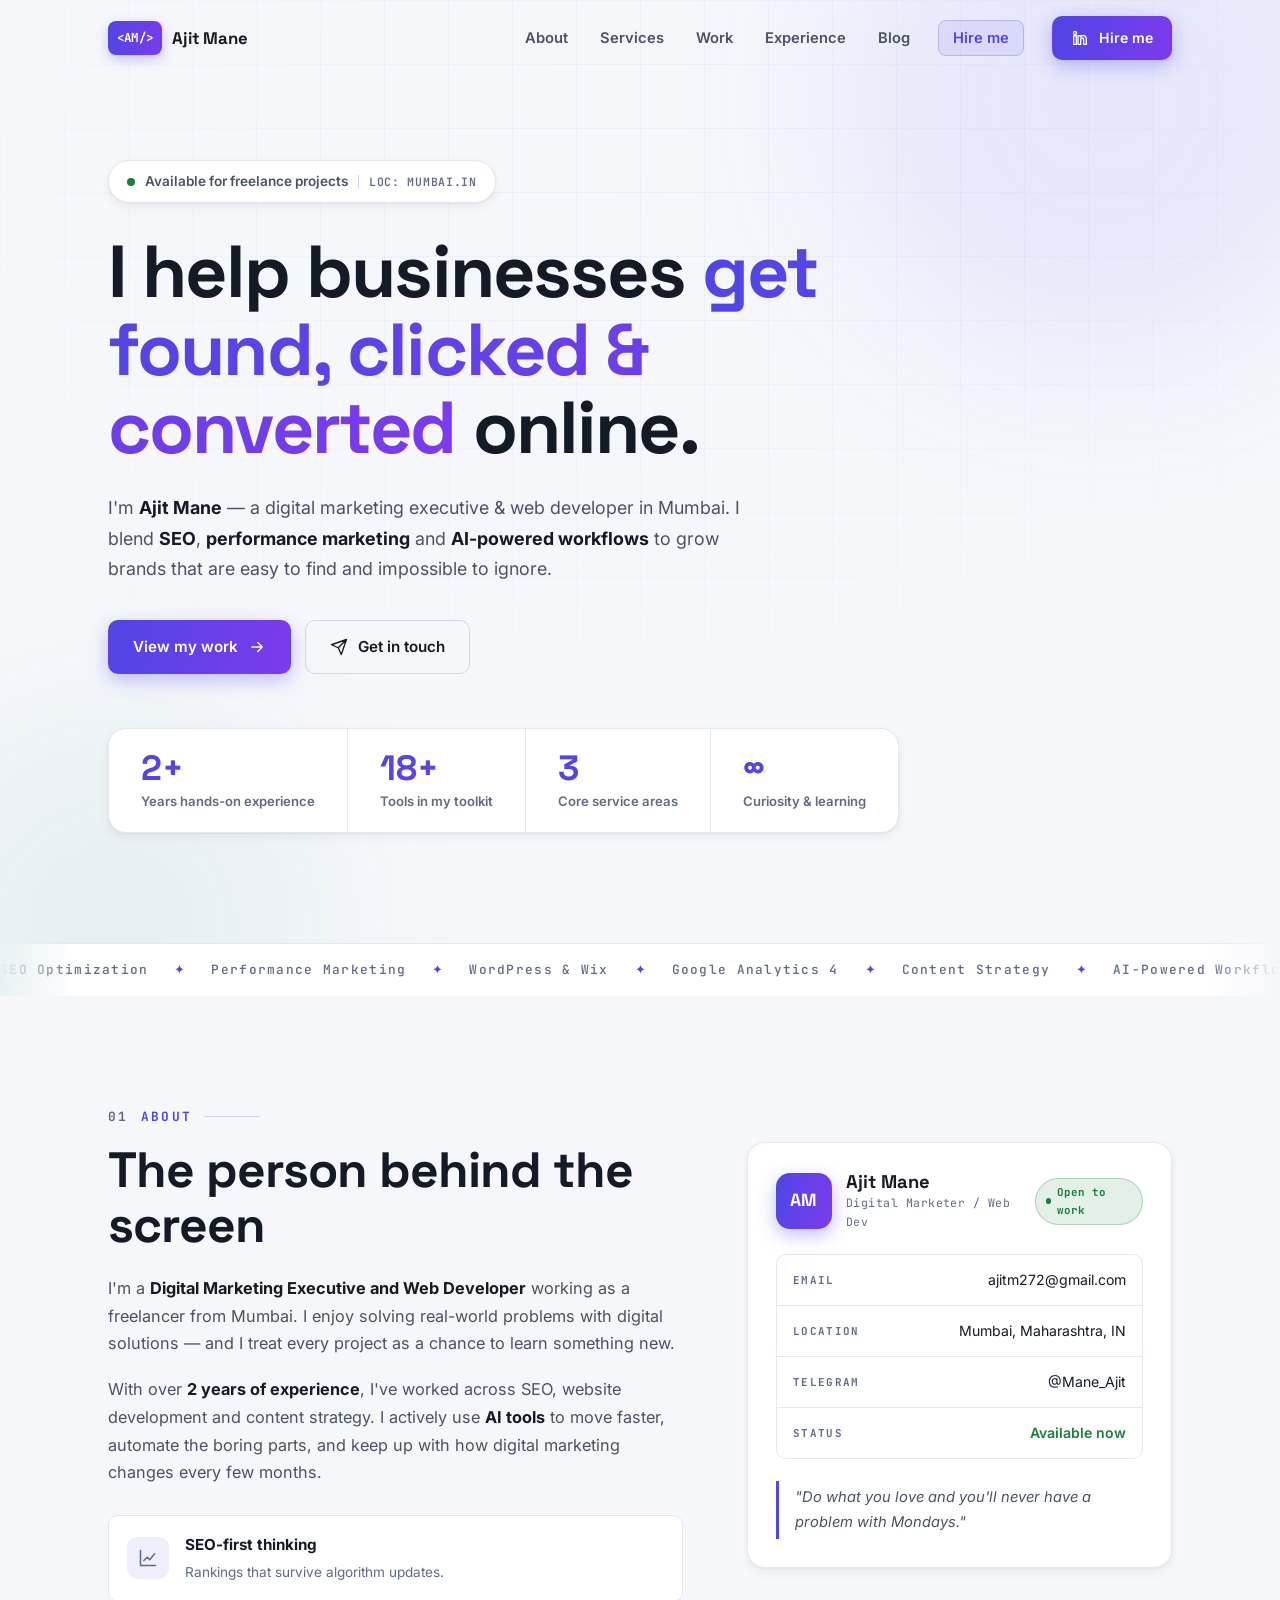
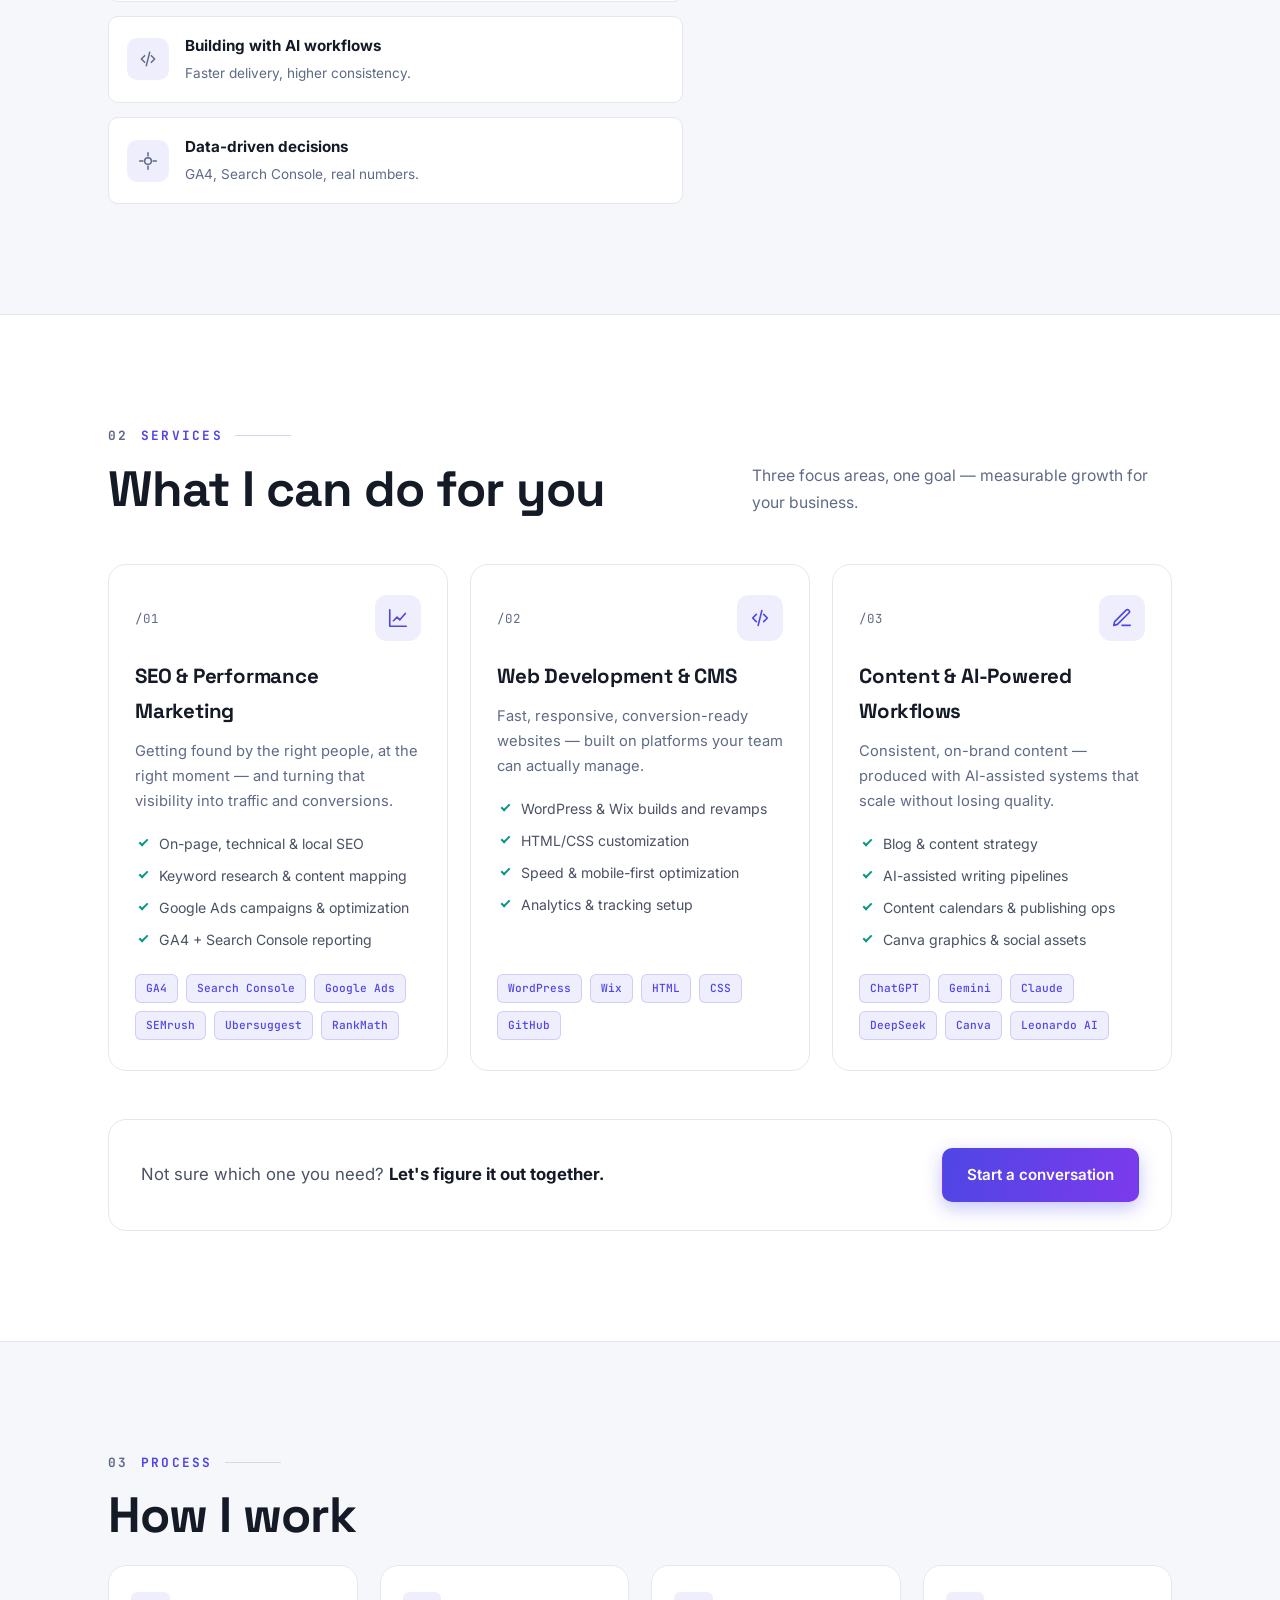
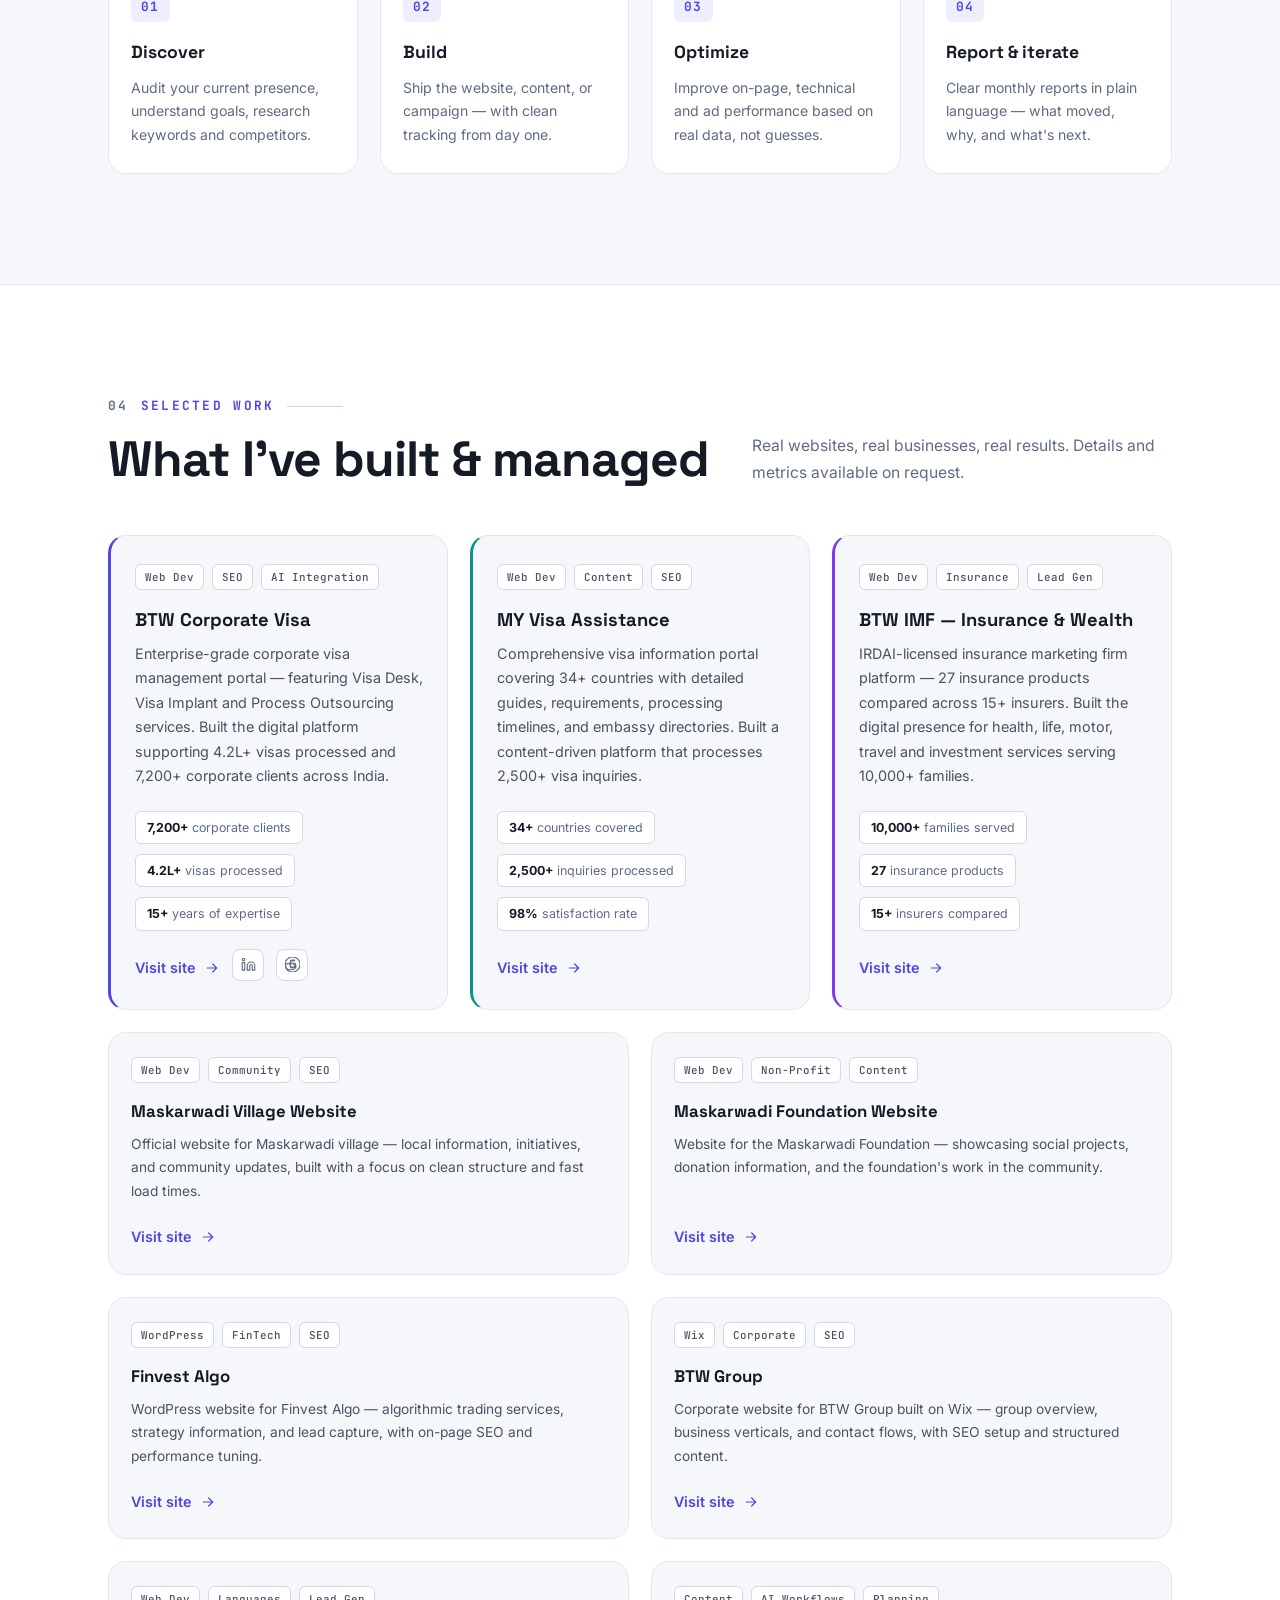
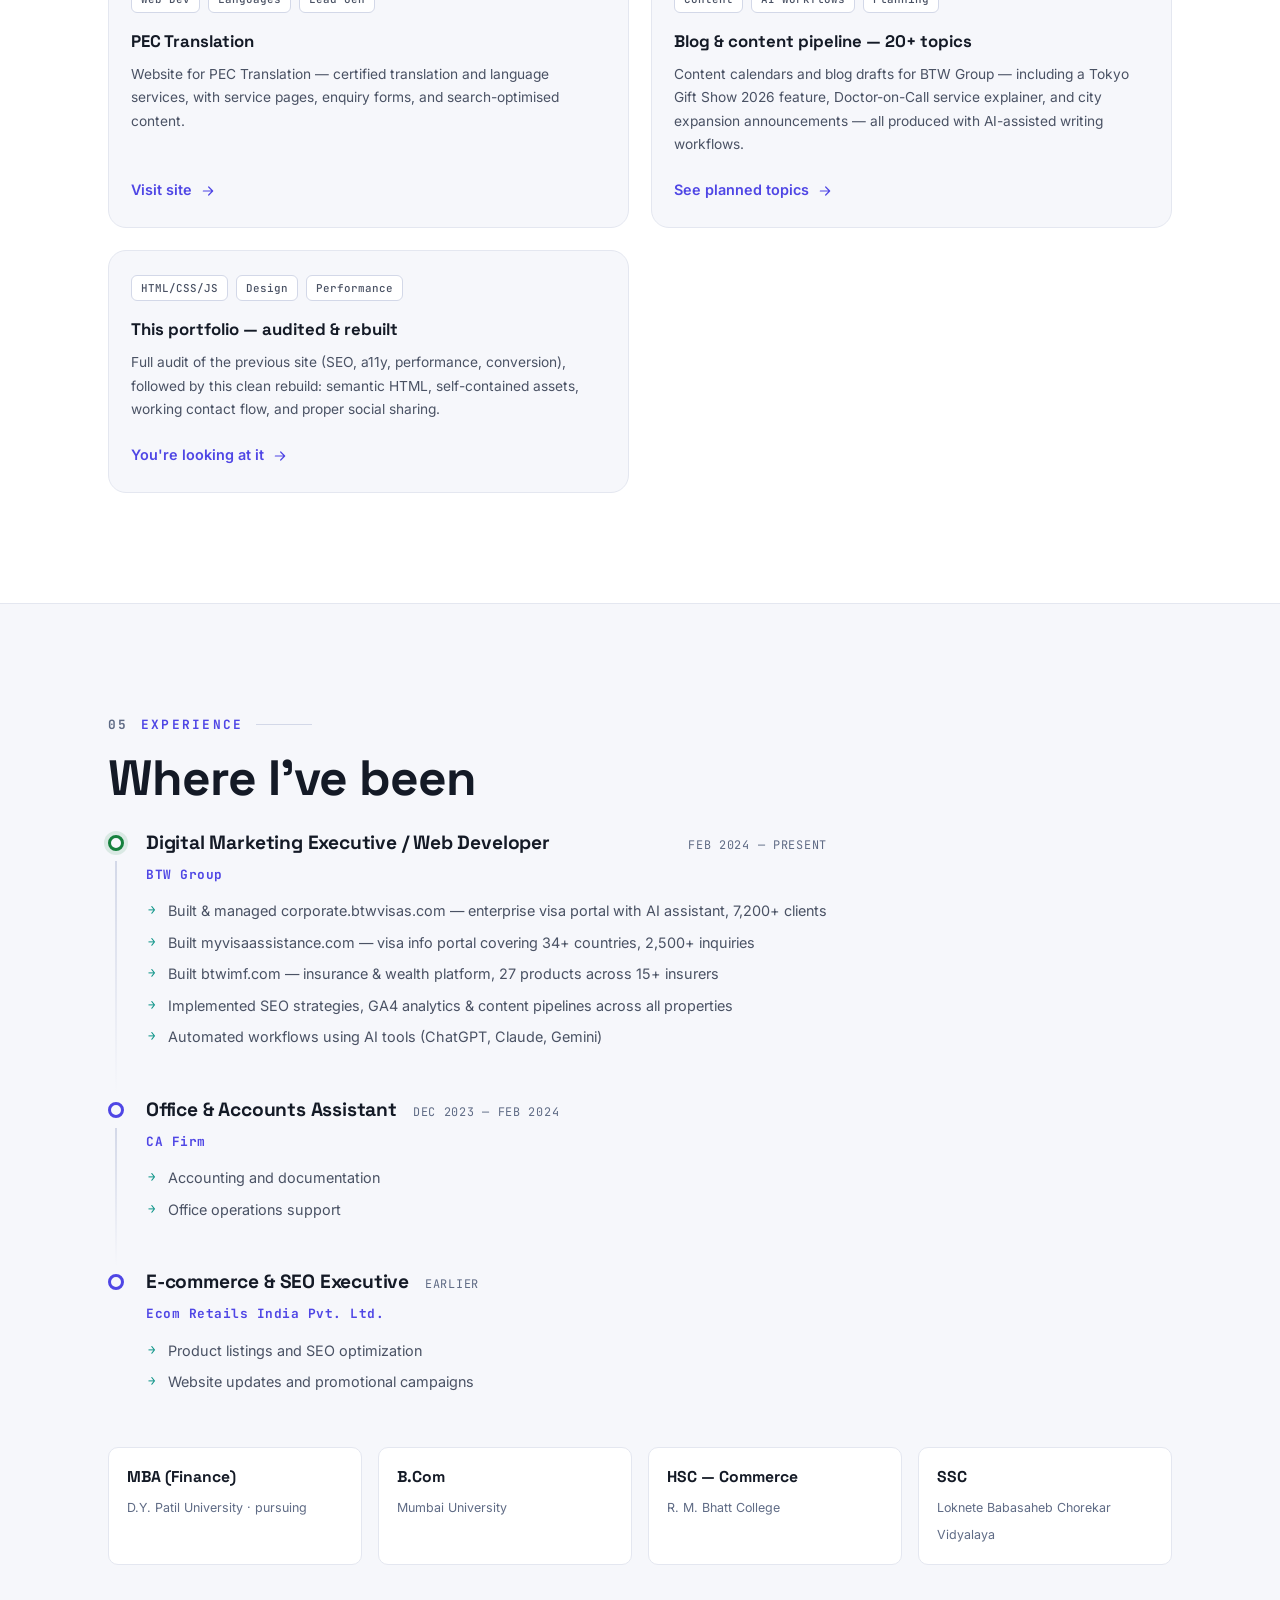
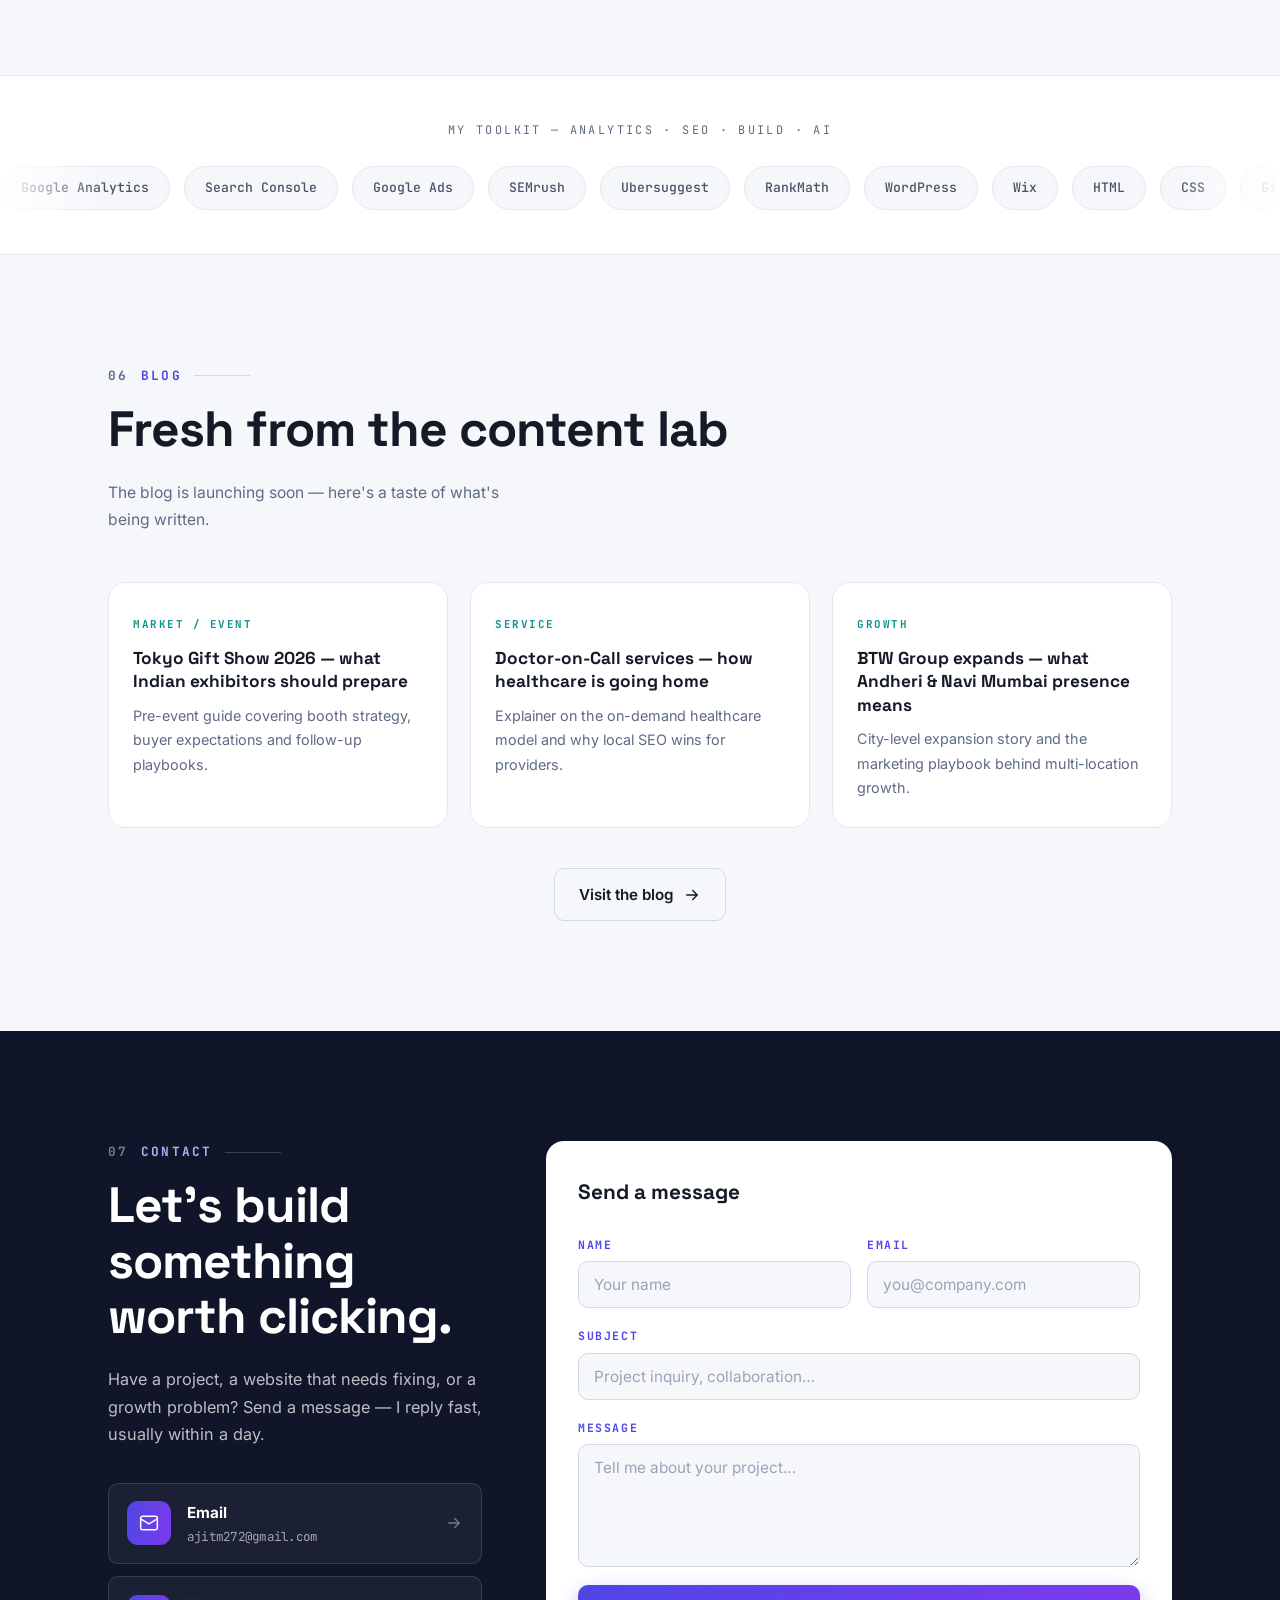
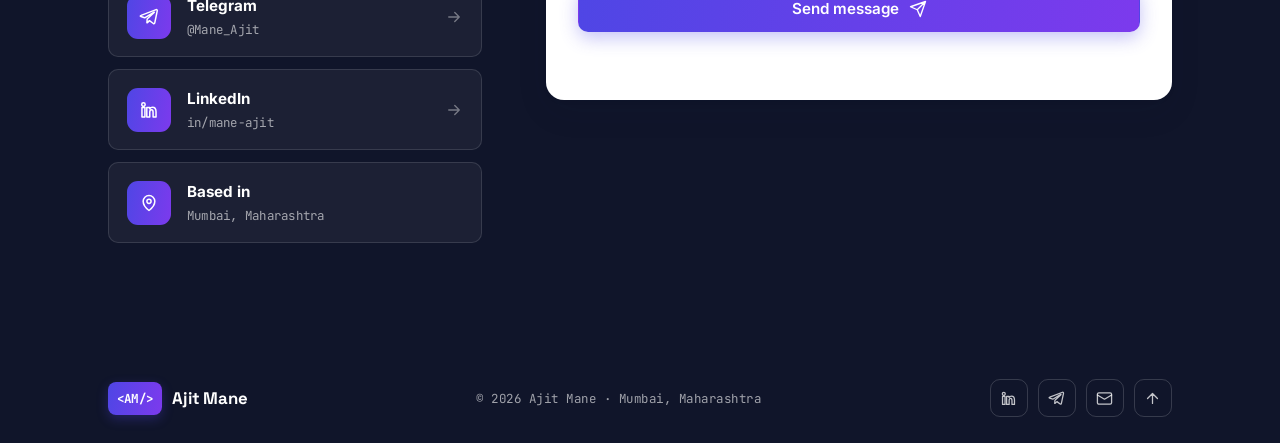
==== commit af848e0b: "Swap AKFishers for Maskarwadi, Finvest Algo, BTW Group, PEC Translation projects Co-Authored-By: Cla" ====
--- a/index.html
+++ b/index.html
@@ -417,22 +417,45 @@
             </div>
             <a href="https://btwimf.com/" target="_blank" rel="noopener" class="work-link">Visit site <svg viewBox="0 0 24 24" aria-hidden="true"><path d="M5 12h14m-6-6 6 6-6 6"/></svg></a>
           </article>
-
-          <article class="work-card work-card-hero reveal">
-            <div class="work-tags"><span>E-Commerce</span><span>Web Dev</span><span>Logistics</span></div>
-            <h3>AKFishers — Fresh Seafood Delivery</h3>
-            <p>Fresh fish and seafood e-commerce platform serving 60+ areas across Mumbai — daily Sassoon Dock sourcing, hygienic cleaning, vacuum-sealed packaging, and temperature-controlled doorstep delivery.</p>
-            <div class="work-metrics">
-              <span><strong>60+</strong> Mumbai delivery areas</span>
-              <span><strong>&lt;24h</strong> boat to doorstep</span>
-              <span><strong>Daily</strong> fresh catch</span>
-            </div>
-            <a href="https://akfishers.com/" target="_blank" rel="noopener" class="work-link">Visit site <svg viewBox="0 0 24 24" aria-hidden="true"><path d="M5 12h14m-6-6 6 6-6 6"/></svg></a>
-          </article>
         </div>
 
         <!-- Secondary: content & portfolio -->
         <div class="work-secondary">
+          <article class="work-card work-card-sm reveal">
+            <div class="work-tags"><span>Web Dev</span><span>Community</span><span>SEO</span></div>
+            <h3>Maskarwadi Village Website</h3>
+            <p>Official website for Maskarwadi village — local information, initiatives, and community updates, built with a focus on clean structure and fast load times.</p>
+            <a href="https://maskarwadi.com/" target="_blank" rel="noopener" class="work-link">Visit site <svg viewBox="0 0 24 24" aria-hidden="true"><path d="M5 12h14m-6-6 6 6-6 6"/></svg></a>
+          </article>
+
+          <article class="work-card work-card-sm reveal">
+            <div class="work-tags"><span>Web Dev</span><span>Non-Profit</span><span>Content</span></div>
+            <h3>Maskarwadi Foundation Website</h3>
+            <p>Website for the Maskarwadi Foundation — showcasing social projects, donation information, and the foundation's work in the community.</p>
+            <a href="https://foundation.maskarwadi.com/" target="_blank" rel="noopener" class="work-link">Visit site <svg viewBox="0 0 24 24" aria-hidden="true"><path d="M5 12h14m-6-6 6 6-6 6"/></svg></a>
+          </article>
+
+          <article class="work-card work-card-sm reveal">
+            <div class="work-tags"><span>WordPress</span><span>FinTech</span><span>SEO</span></div>
+            <h3>Finvest Algo</h3>
+            <p>WordPress website for Finvest Algo — algorithmic trading services, strategy information, and lead capture, with on-page SEO and performance tuning.</p>
+            <a href="https://finvestalgo.com/" target="_blank" rel="noopener" class="work-link">Visit site <svg viewBox="0 0 24 24" aria-hidden="true"><path d="M5 12h14m-6-6 6 6-6 6"/></svg></a>
+          </article>
+
+          <article class="work-card work-card-sm reveal">
+            <div class="work-tags"><span>Wix</span><span>Corporate</span><span>SEO</span></div>
+            <h3>BTW Group</h3>
+            <p>Corporate website for BTW Group built on Wix — group overview, business verticals, and contact flows, with SEO setup and structured content.</p>
+            <a href="https://www.btwgroup.co/" target="_blank" rel="noopener" class="work-link">Visit site <svg viewBox="0 0 24 24" aria-hidden="true"><path d="M5 12h14m-6-6 6 6-6 6"/></svg></a>
+          </article>
+
+          <article class="work-card work-card-sm reveal">
+            <div class="work-tags"><span>Web Dev</span><span>Languages</span><span>Lead Gen</span></div>
+            <h3>PEC Translation</h3>
+            <p>Website for PEC Translation — certified translation and language services, with service pages, enquiry forms, and search-optimised content.</p>
+            <a href="https://www.pectranslation.com/" target="_blank" rel="noopener" class="work-link">Visit site <svg viewBox="0 0 24 24" aria-hidden="true"><path d="M5 12h14m-6-6 6 6-6 6"/></svg></a>
+          </article>
+
           <article class="work-card work-card-sm reveal">
             <div class="work-tags"><span>Content</span><span>AI Workflows</span><span>Planning</span></div>
             <h3>Blog &amp; content pipeline — 20+ topics</h3>
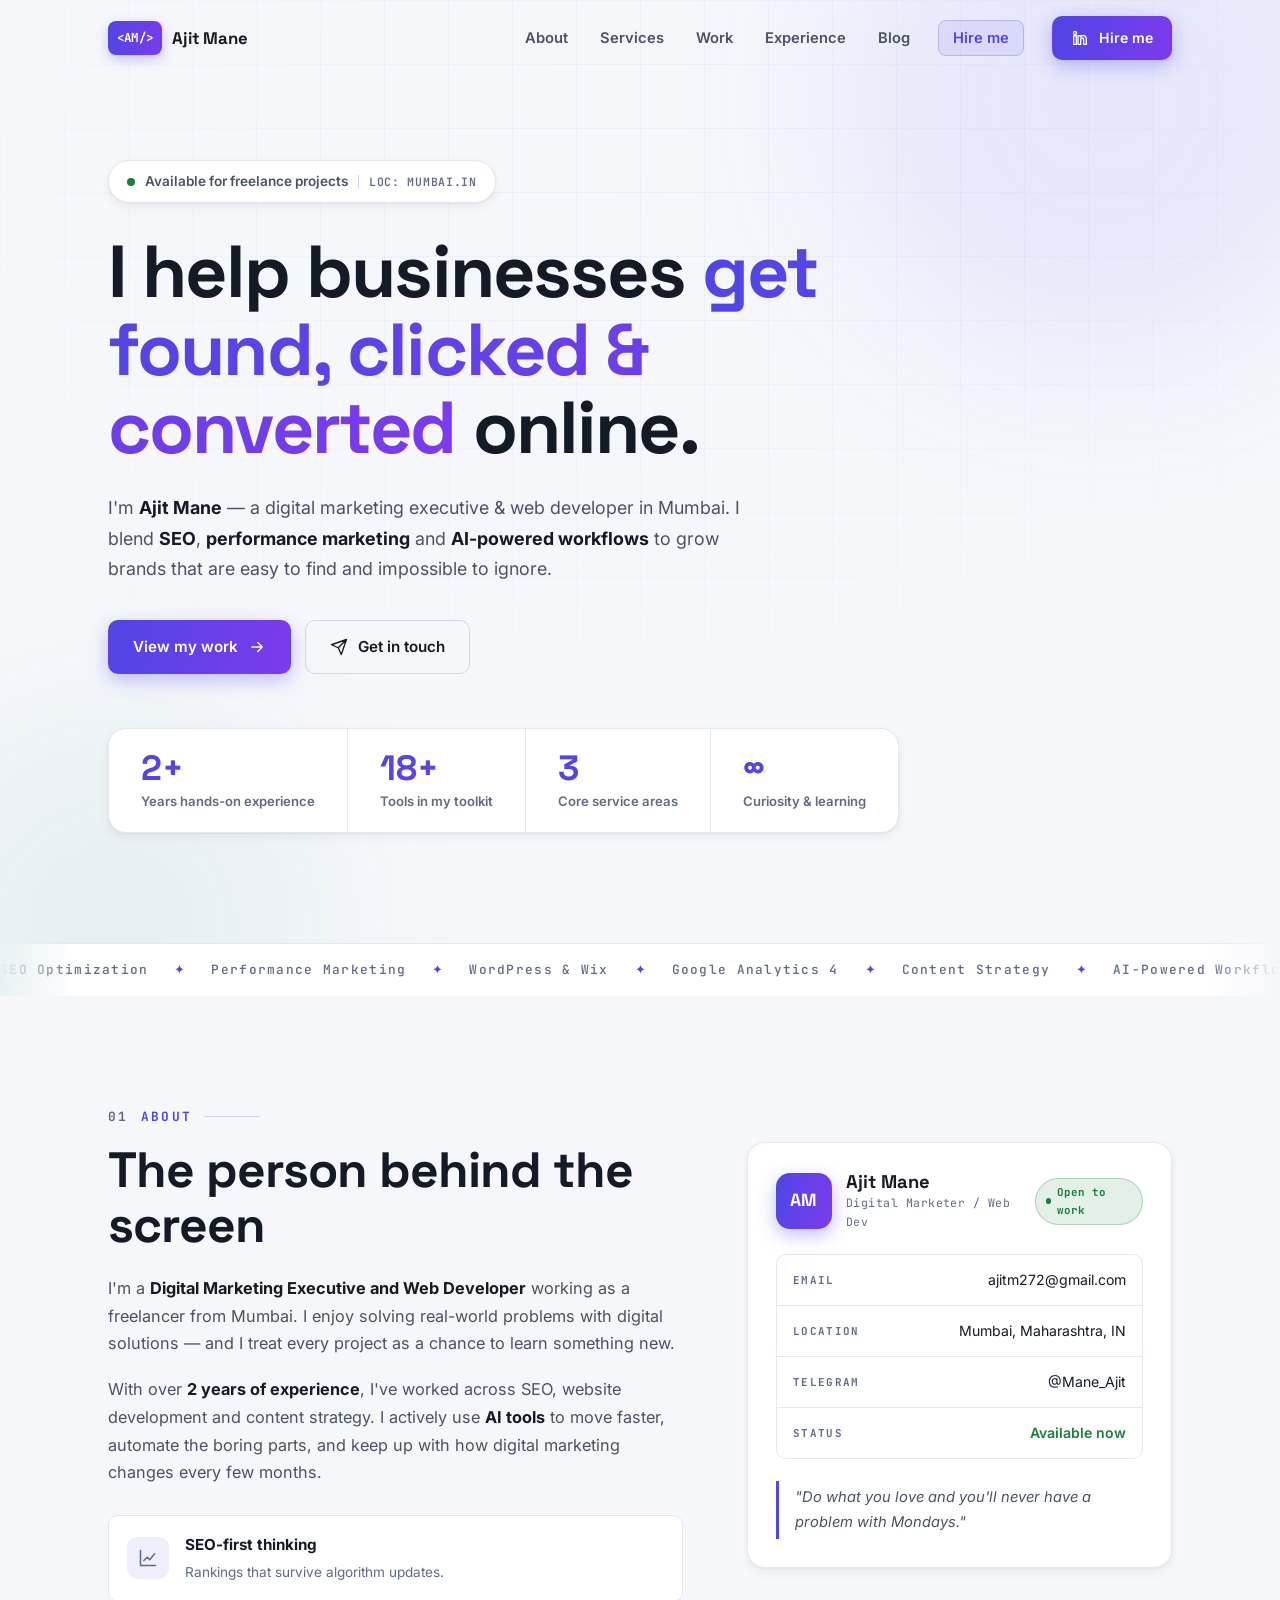
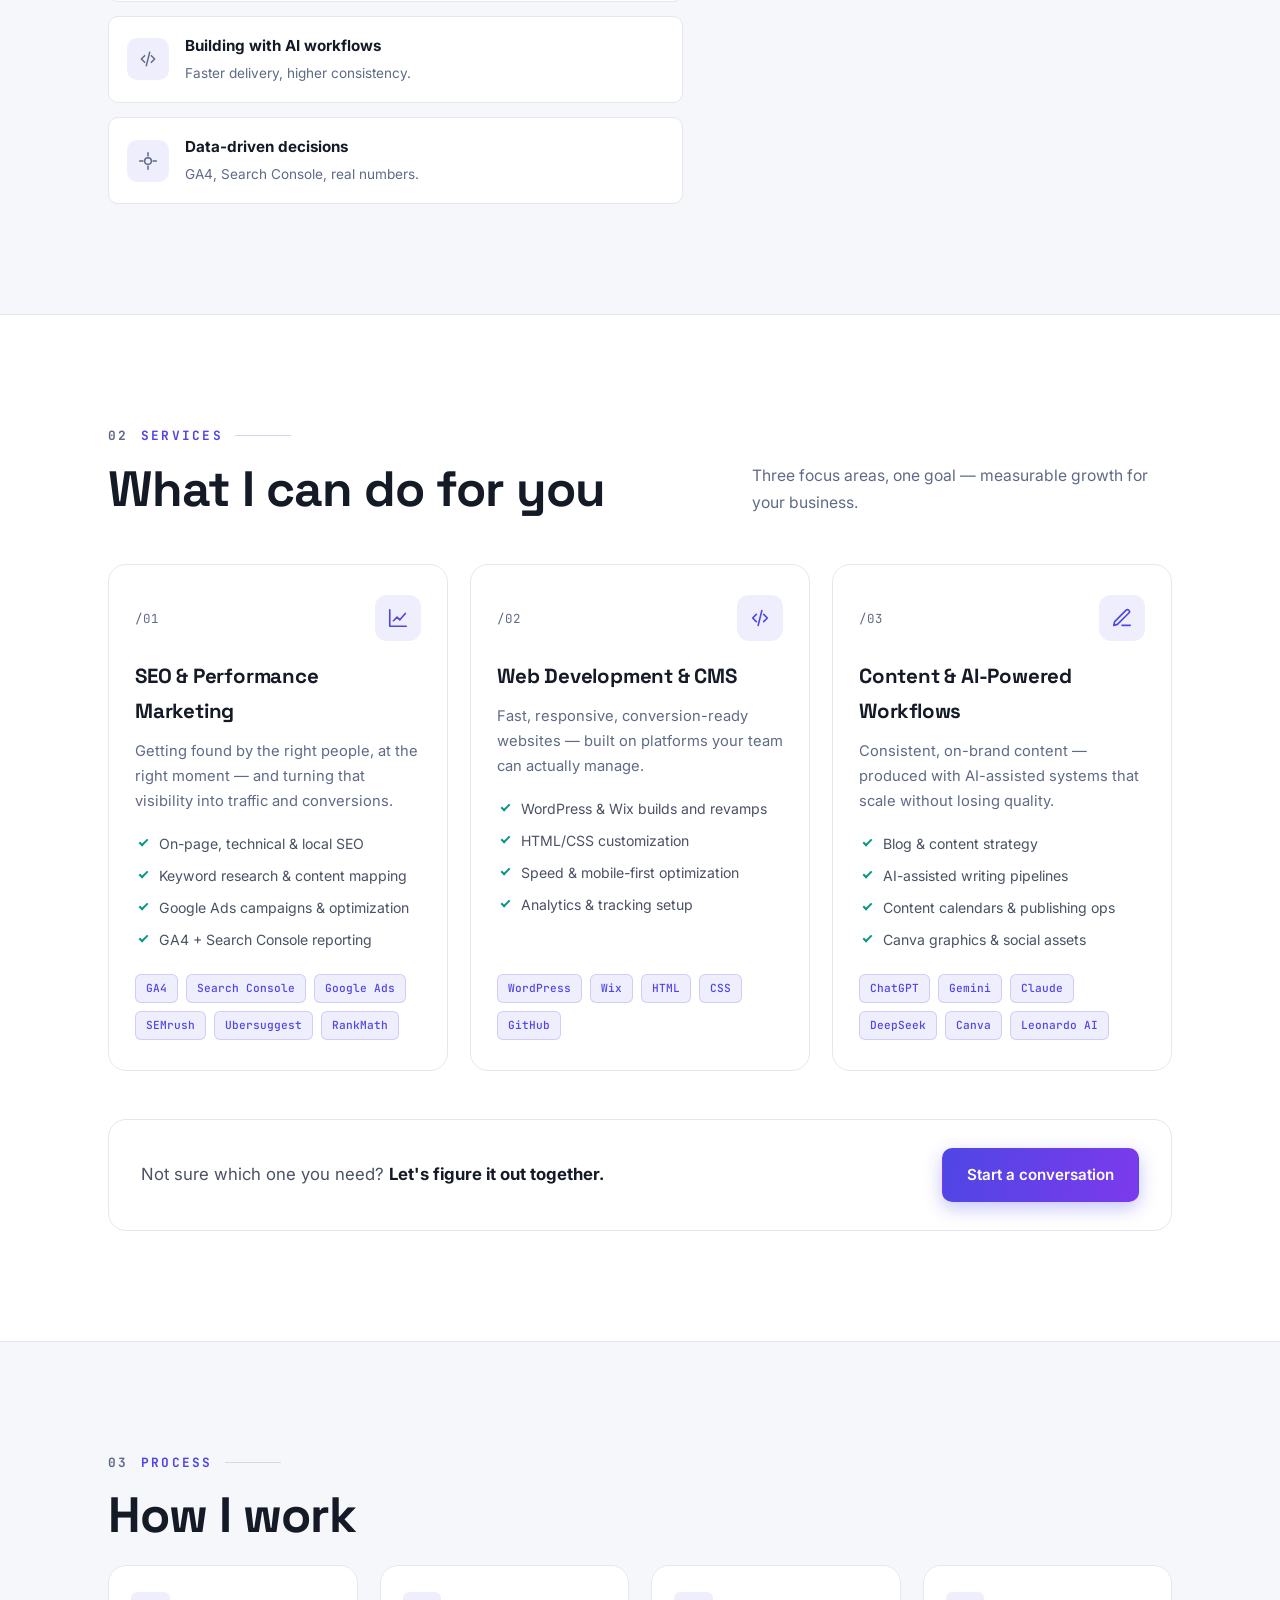
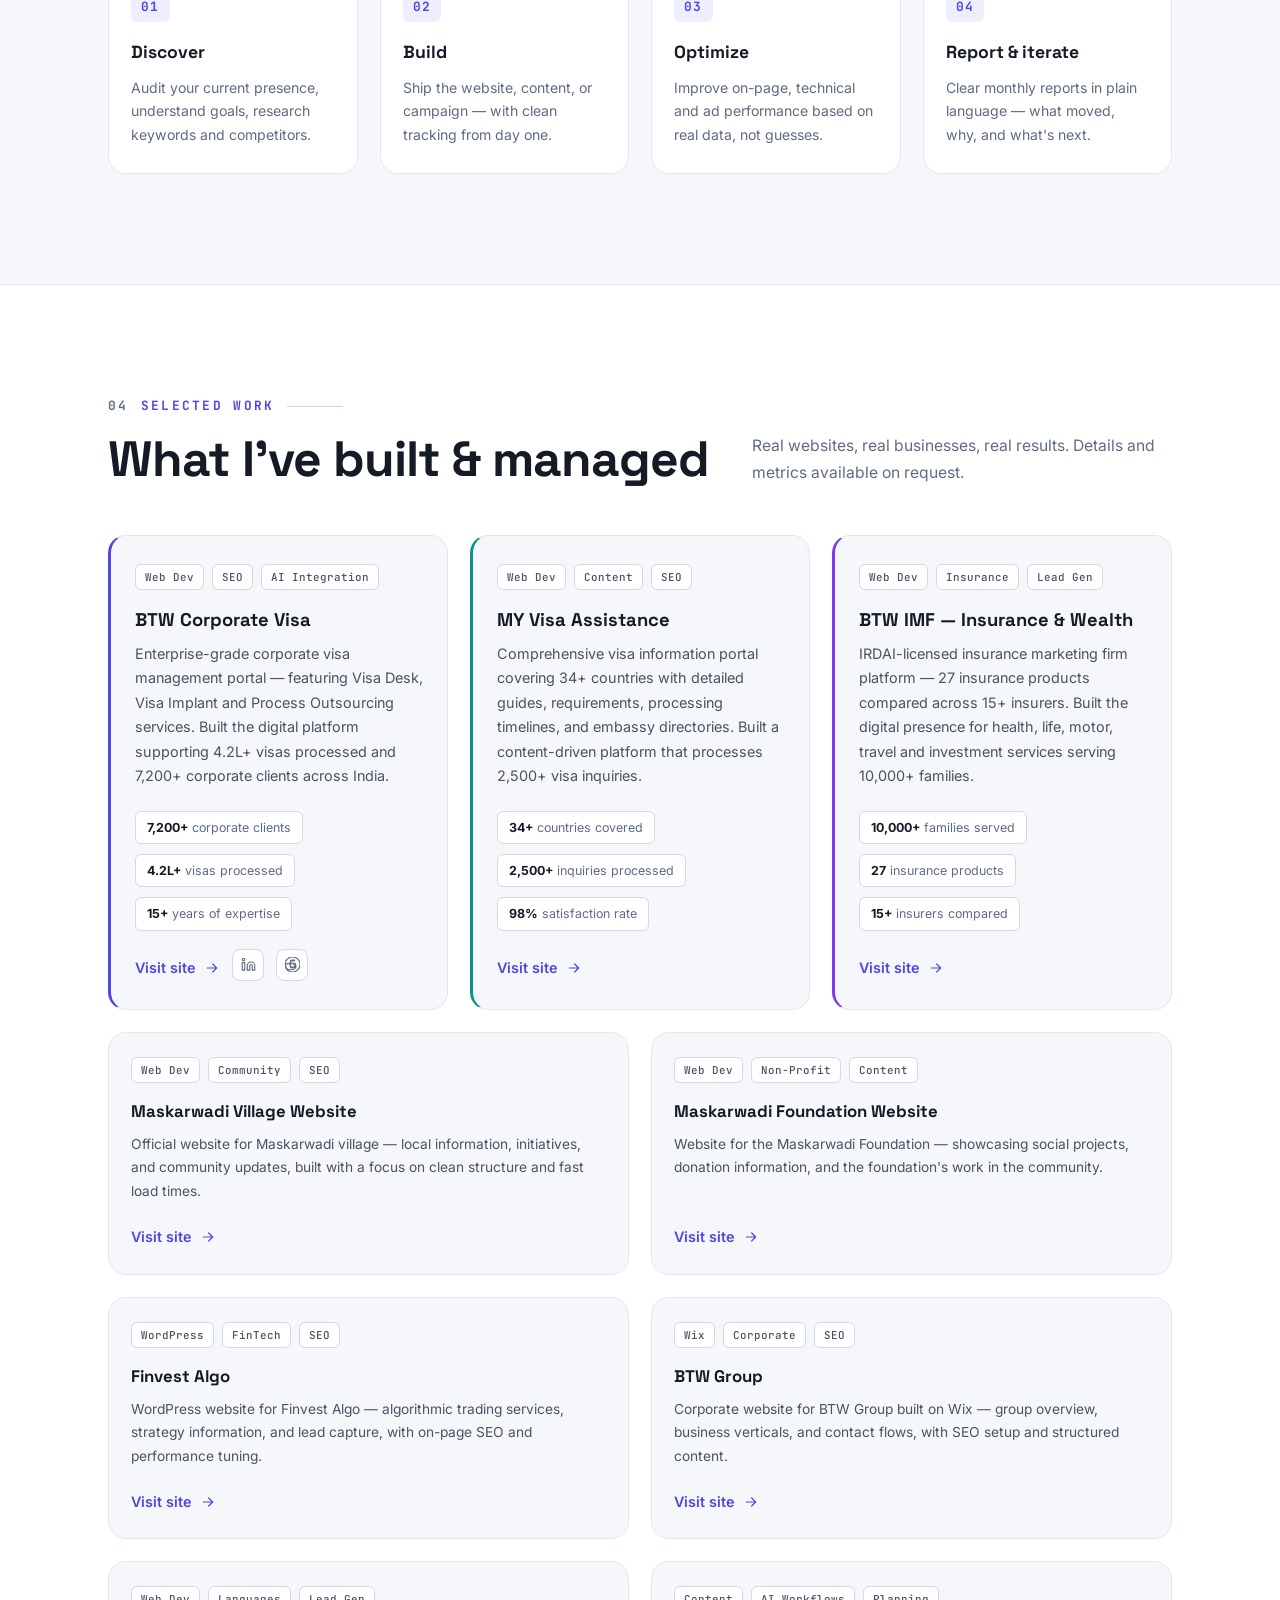
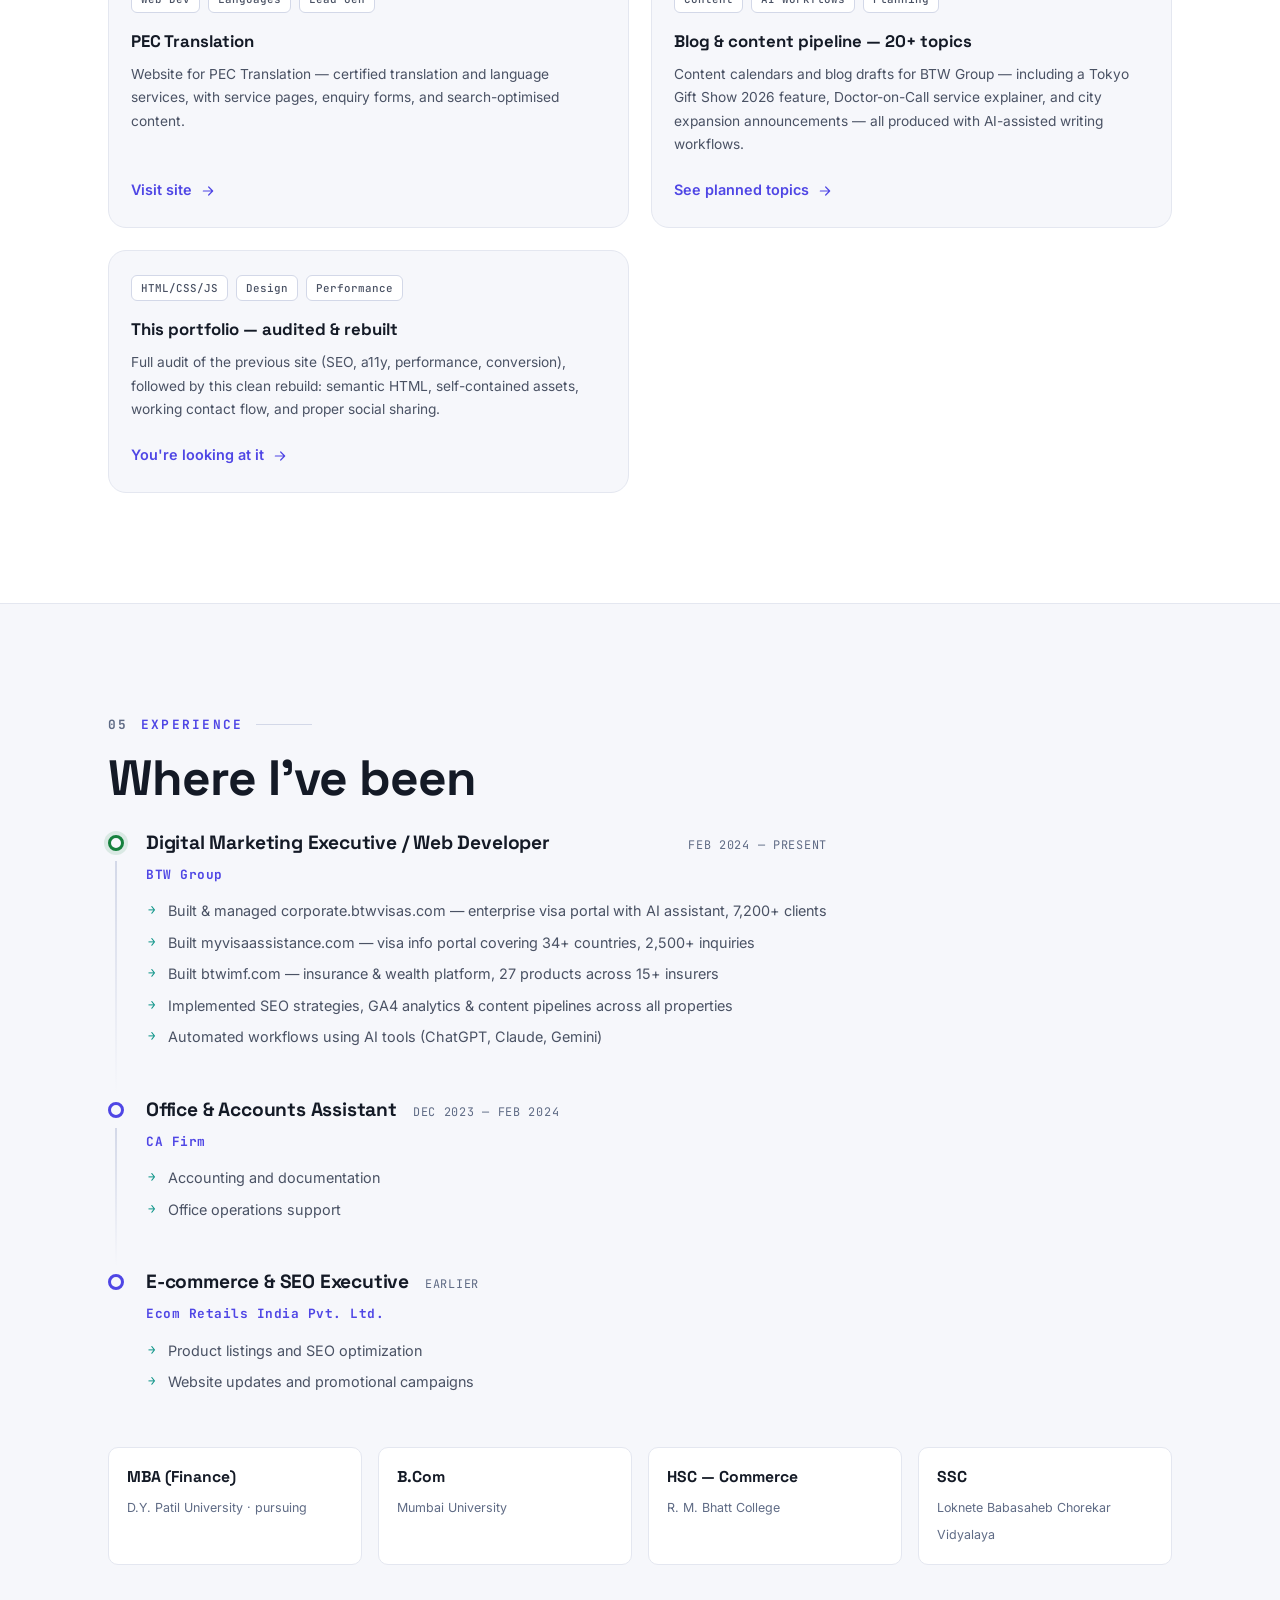
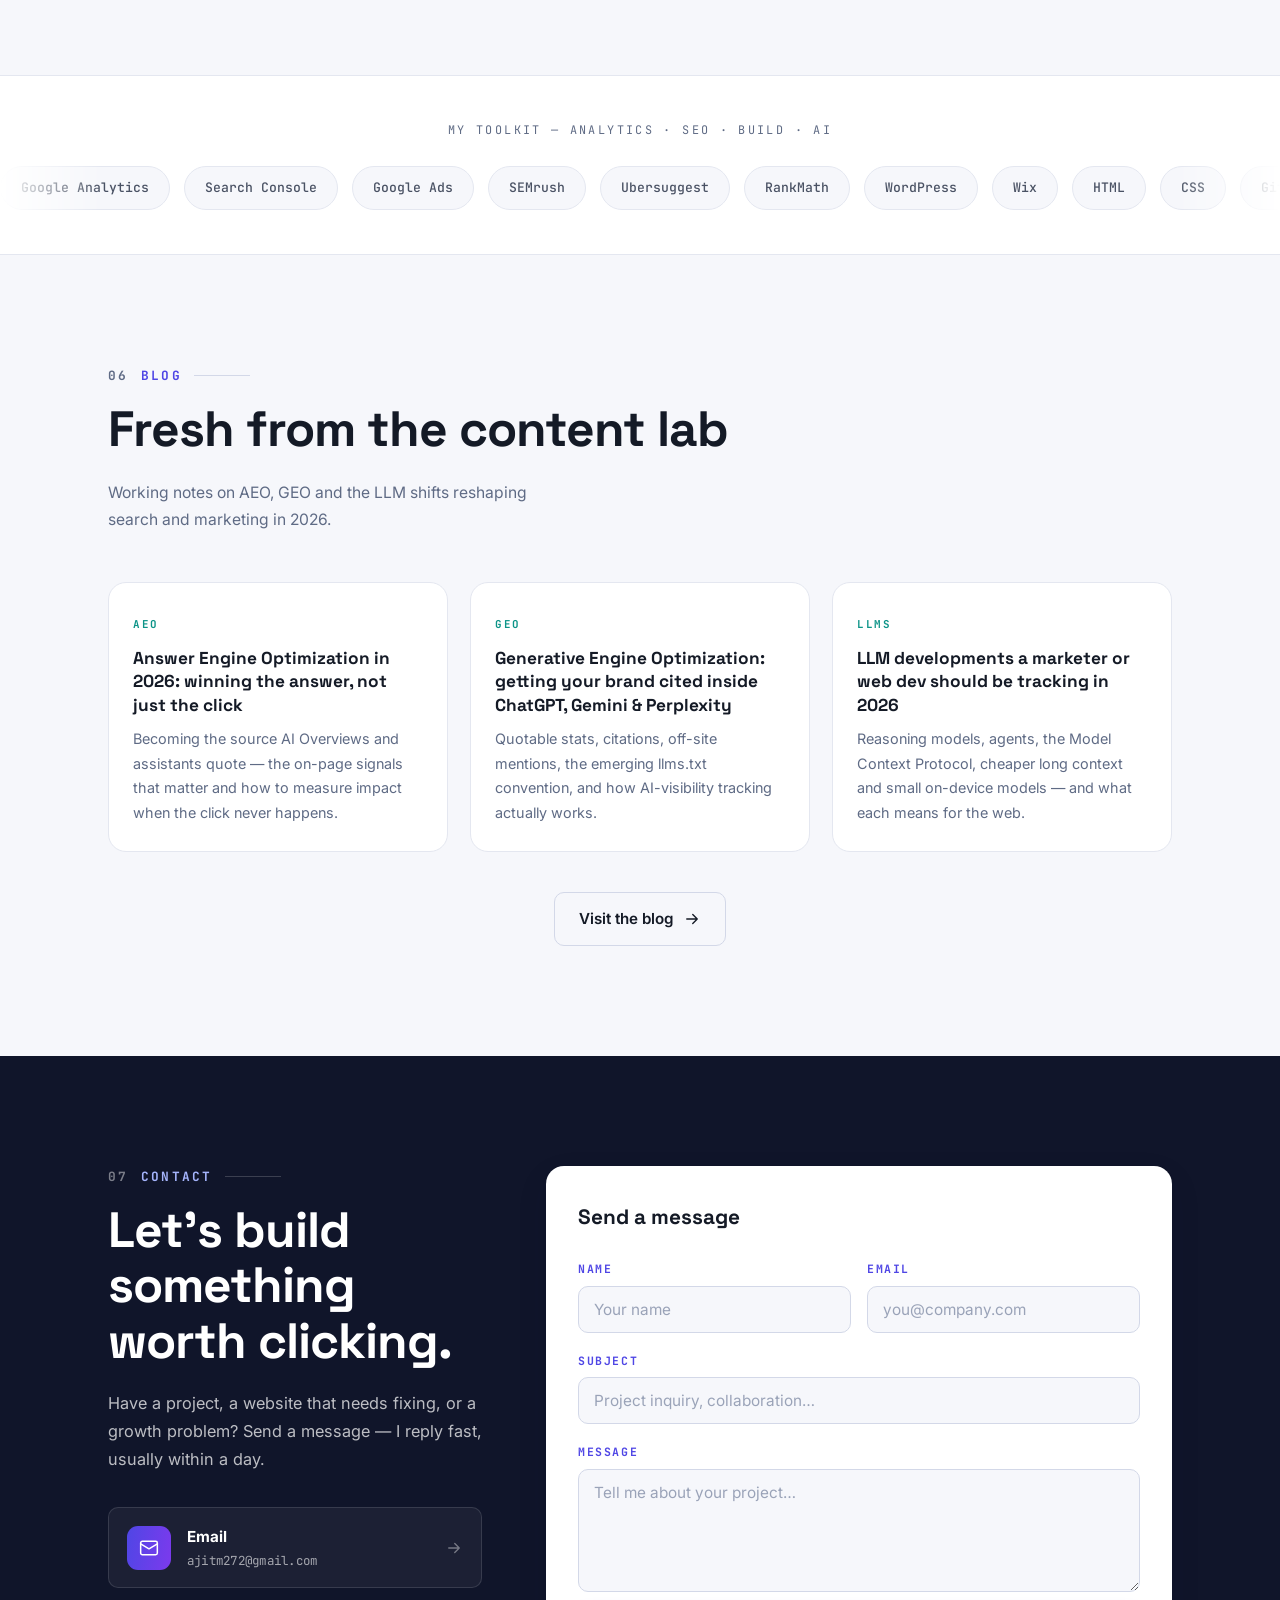
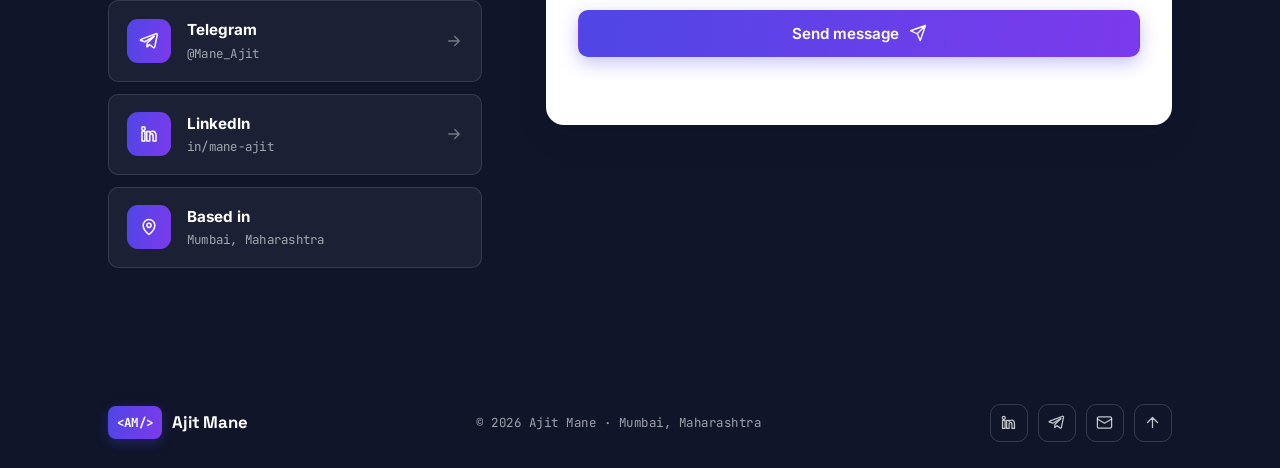
==== commit dfdf9fb6: "Build out blog with AEO, GEO and LLM trend articles - Add three long-form posts: Answer Engine Optim" ====
--- a/index.html
+++ b/index.html
@@ -554,25 +554,25 @@
         <p class="eyebrow reveal"><span>06</span> Blog</p>
         <div class="sec-head reveal">
           <h2 class="section-title">Fresh from the content lab</h2>
-          <p class="sec-head-sub">The blog is launching soon — here's a taste of what's being written.</p>
+          <p class="sec-head-sub">Working notes on AEO, GEO and the LLM shifts reshaping search and marketing in 2026.</p>
         </div>
 
         <div class="cards-3">
-          <article class="blog-card reveal">
-            <span class="blog-tag mono">MARKET / EVENT</span>
-            <h3>Tokyo Gift Show 2026 — what Indian exhibitors should prepare</h3>
-            <p>Pre-event guide covering booth strategy, buyer expectations and follow-up playbooks.</p>
-          </article>
-          <article class="blog-card reveal">
-            <span class="blog-tag mono">SERVICE</span>
-            <h3>Doctor-on-Call services — how healthcare is going home</h3>
-            <p>Explainer on the on-demand healthcare model and why local SEO wins for providers.</p>
-          </article>
-          <article class="blog-card reveal">
-            <span class="blog-tag mono">GROWTH</span>
-            <h3>BTW Group expands — what Andheri &amp; Navi Mumbai presence means</h3>
-            <p>City-level expansion story and the marketing playbook behind multi-location growth.</p>
-          </article>
+          <a class="blog-card reveal" href="/blog/answer-engine-optimization-2026.html">
+            <span class="blog-tag mono">AEO</span>
+            <h3>Answer Engine Optimization in 2026: winning the answer, not just the click</h3>
+            <p>Becoming the source AI Overviews and assistants quote — the on-page signals that matter and how to measure impact when the click never happens.</p>
+          </a>
+          <a class="blog-card reveal" href="/blog/generative-engine-optimization-2026.html">
+            <span class="blog-tag mono">GEO</span>
+            <h3>Generative Engine Optimization: getting your brand cited inside ChatGPT, Gemini &amp; Perplexity</h3>
+            <p>Quotable stats, citations, off-site mentions, the emerging llms.txt convention, and how AI-visibility tracking actually works.</p>
+          </a>
+          <a class="blog-card reveal" href="/blog/llm-trends-2026.html">
+            <span class="blog-tag mono">LLMS</span>
+            <h3>LLM developments a marketer or web dev should be tracking in 2026</h3>
+            <p>Reasoning models, agents, the Model Context Protocol, cheaper long context and small on-device models — and what each means for the web.</p>
+          </a>
         </div>
 
         <div class="blog-more reveal">
--- a/style.css
+++ b/style.css
@@ -448,9 +448,12 @@
 
 /* ── Blog ──────────────────────────────────────────────── */
 .blog-card {
+  display:block;
   background:var(--bg-card); border:1px solid var(--line);
   border-radius:var(--r); padding:26px 24px; transition:var(--tr);
 }
+a.blog-card:hover { transform:translateY(-5px); box-shadow:var(--shadow-md); border-color:var(--accent); }
+a.blog-card:hover h3 { color:var(--accent); }
 .blog-card:hover { transform:translateY(-5px); box-shadow:var(--shadow-md); border-color:var(--line-2); }
 .blog-tag { display:inline-block; font-size:.68rem; font-weight:700; letter-spacing:.14em; color:var(--teal); margin-bottom:14px; }
 .blog-card h3 { font-family:var(--ff-d); font-size:1.08rem; line-height:1.35; margin-bottom:10px; }
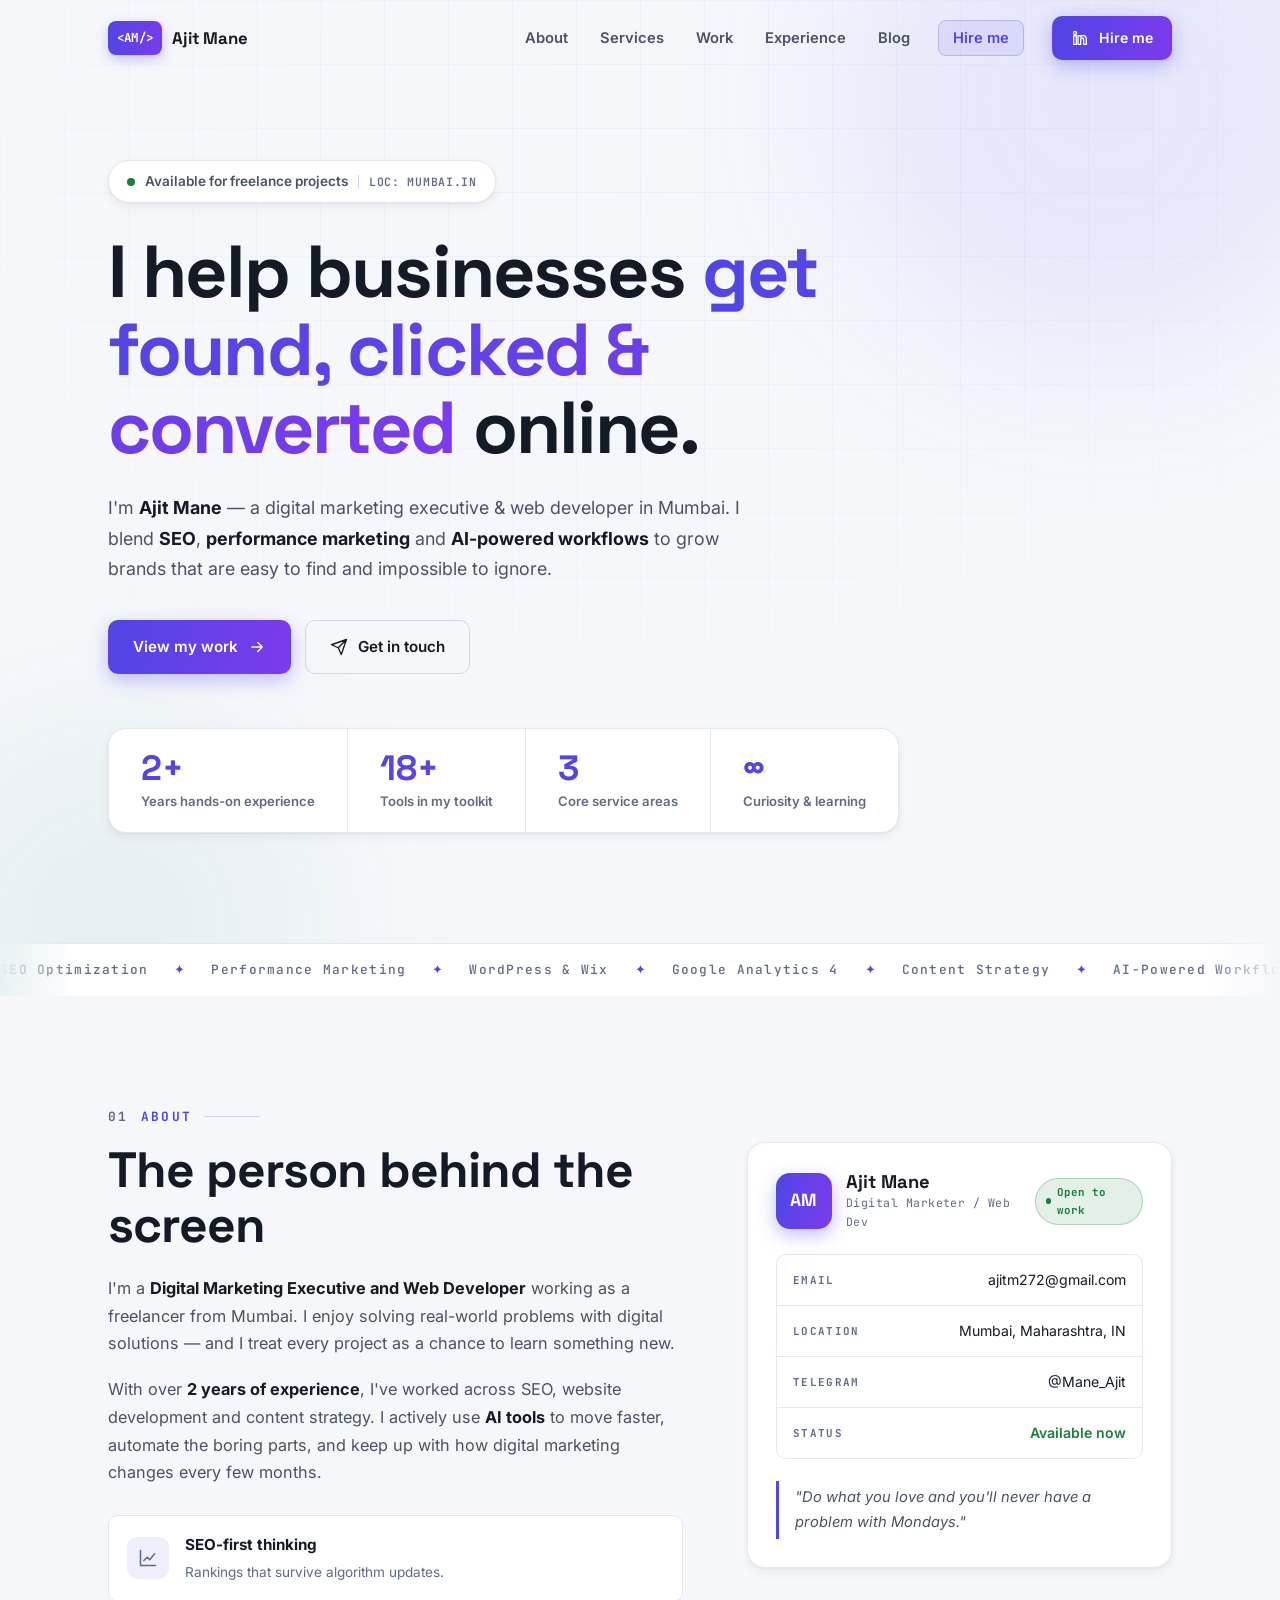
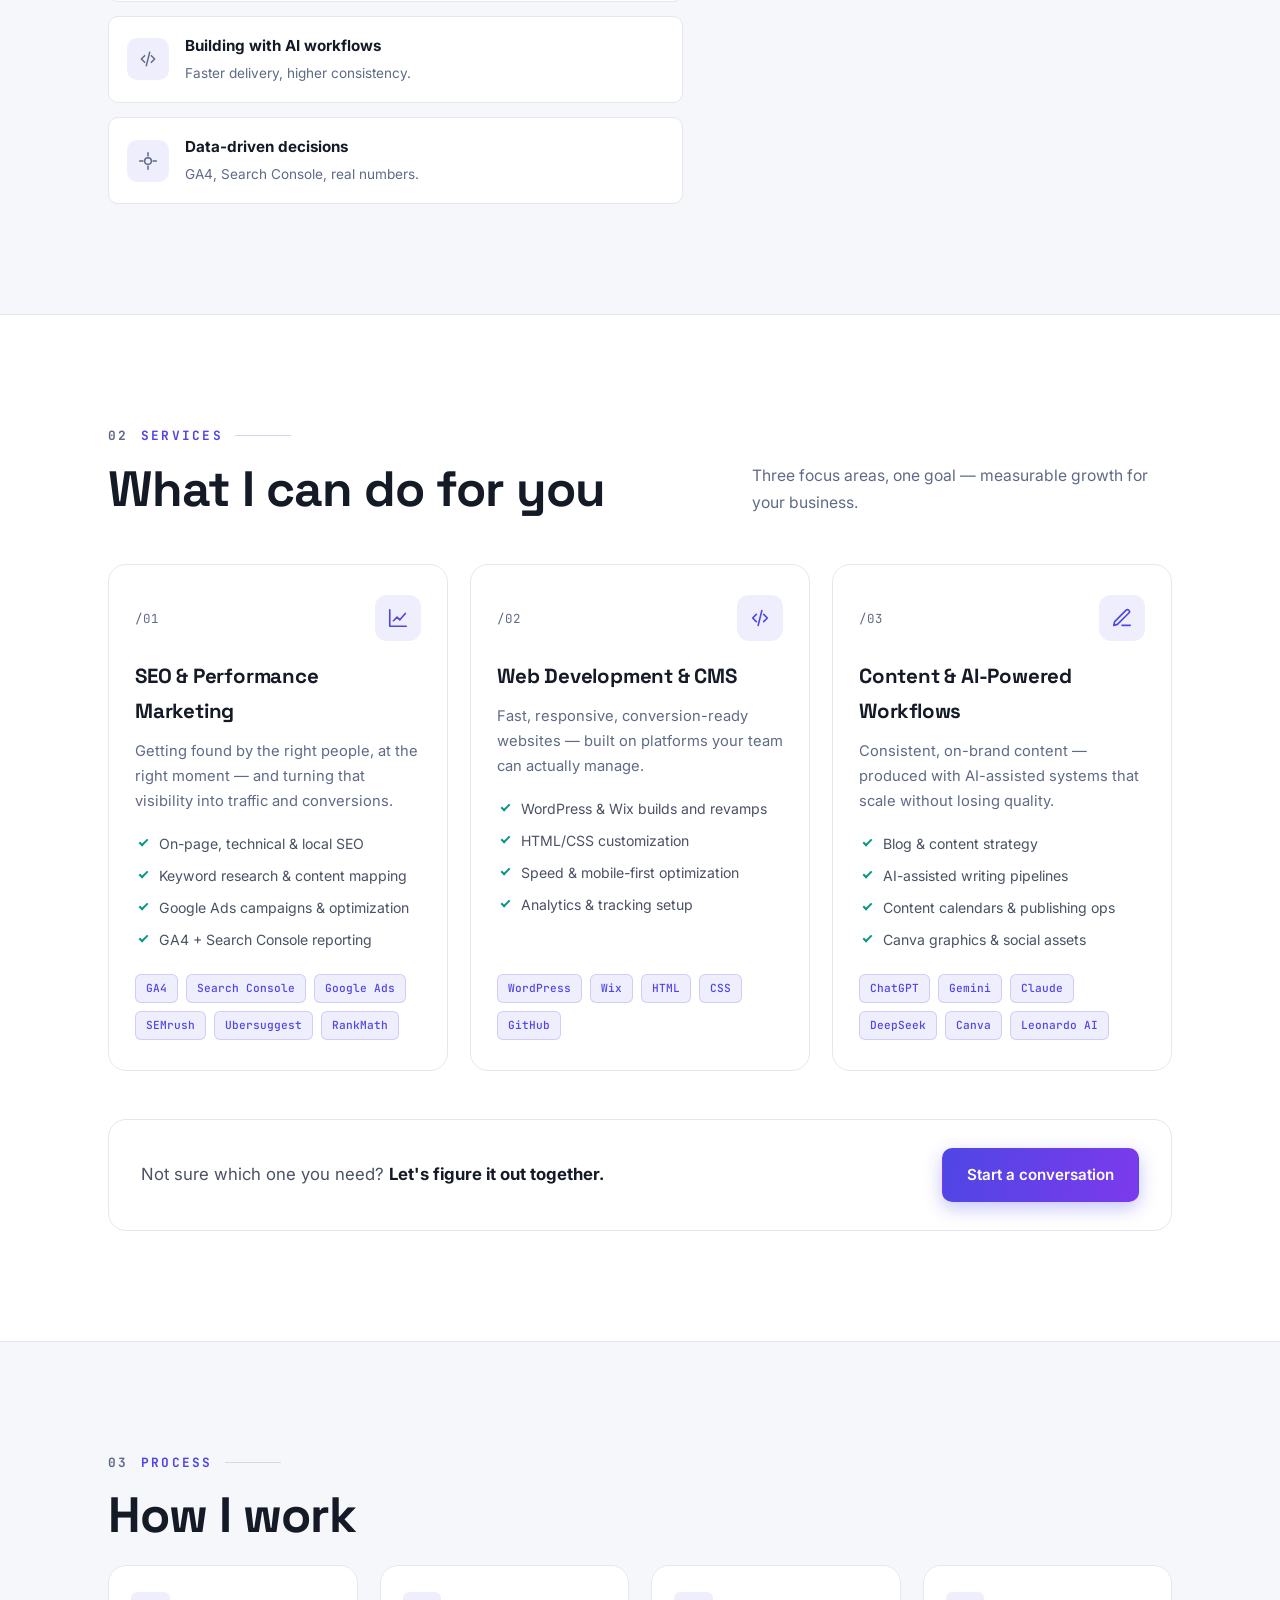
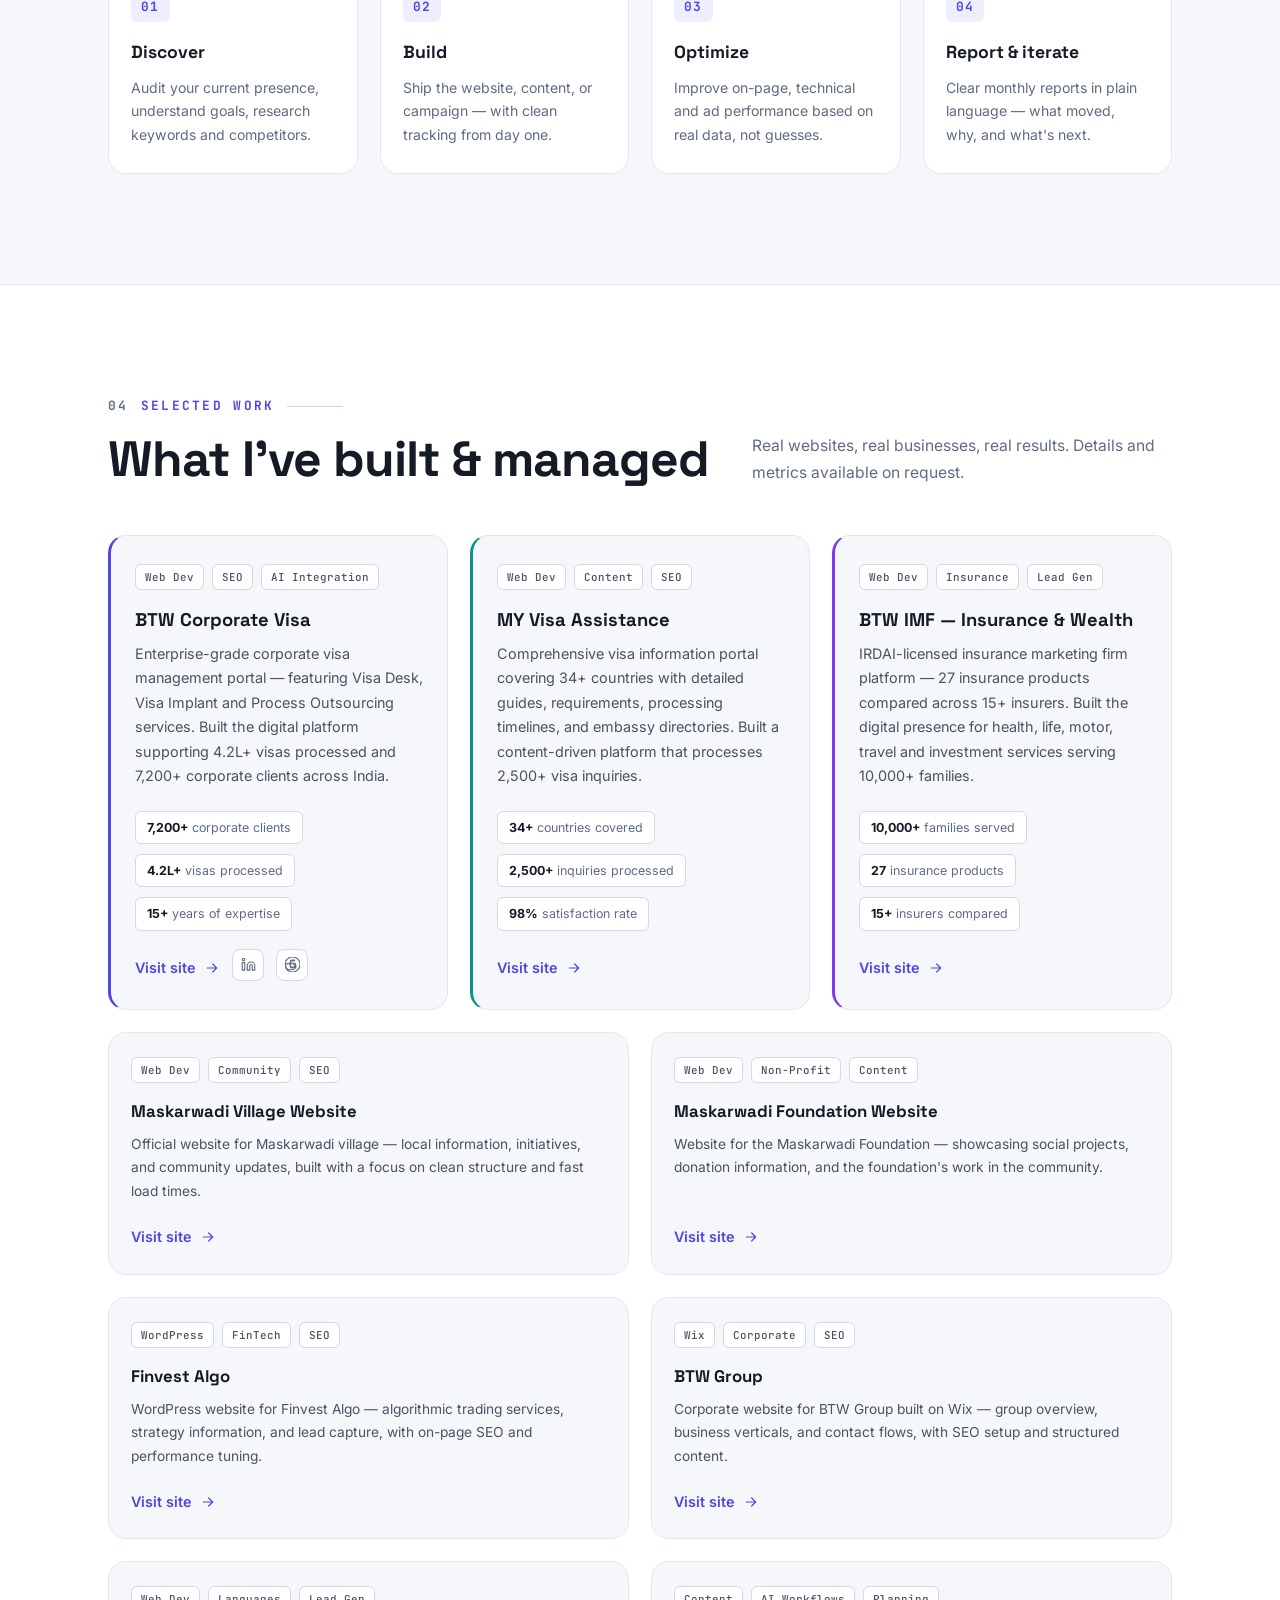
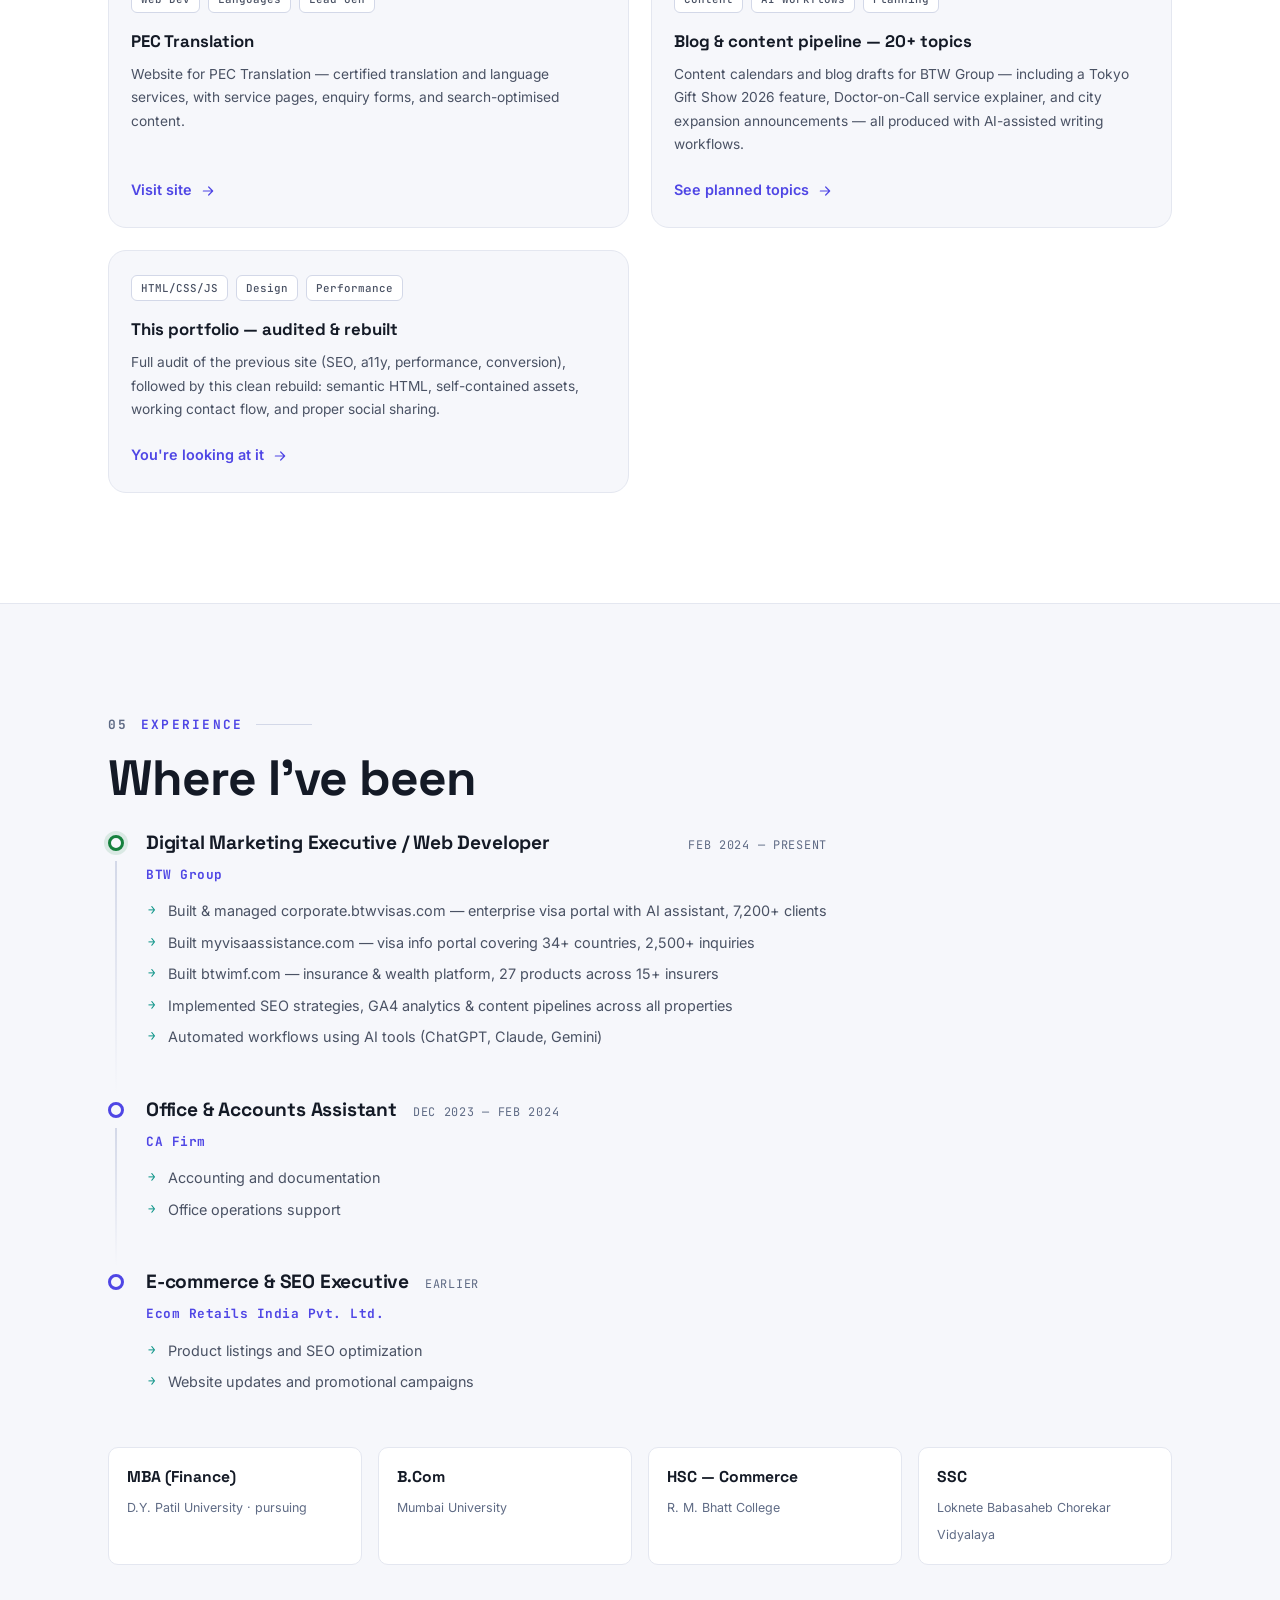
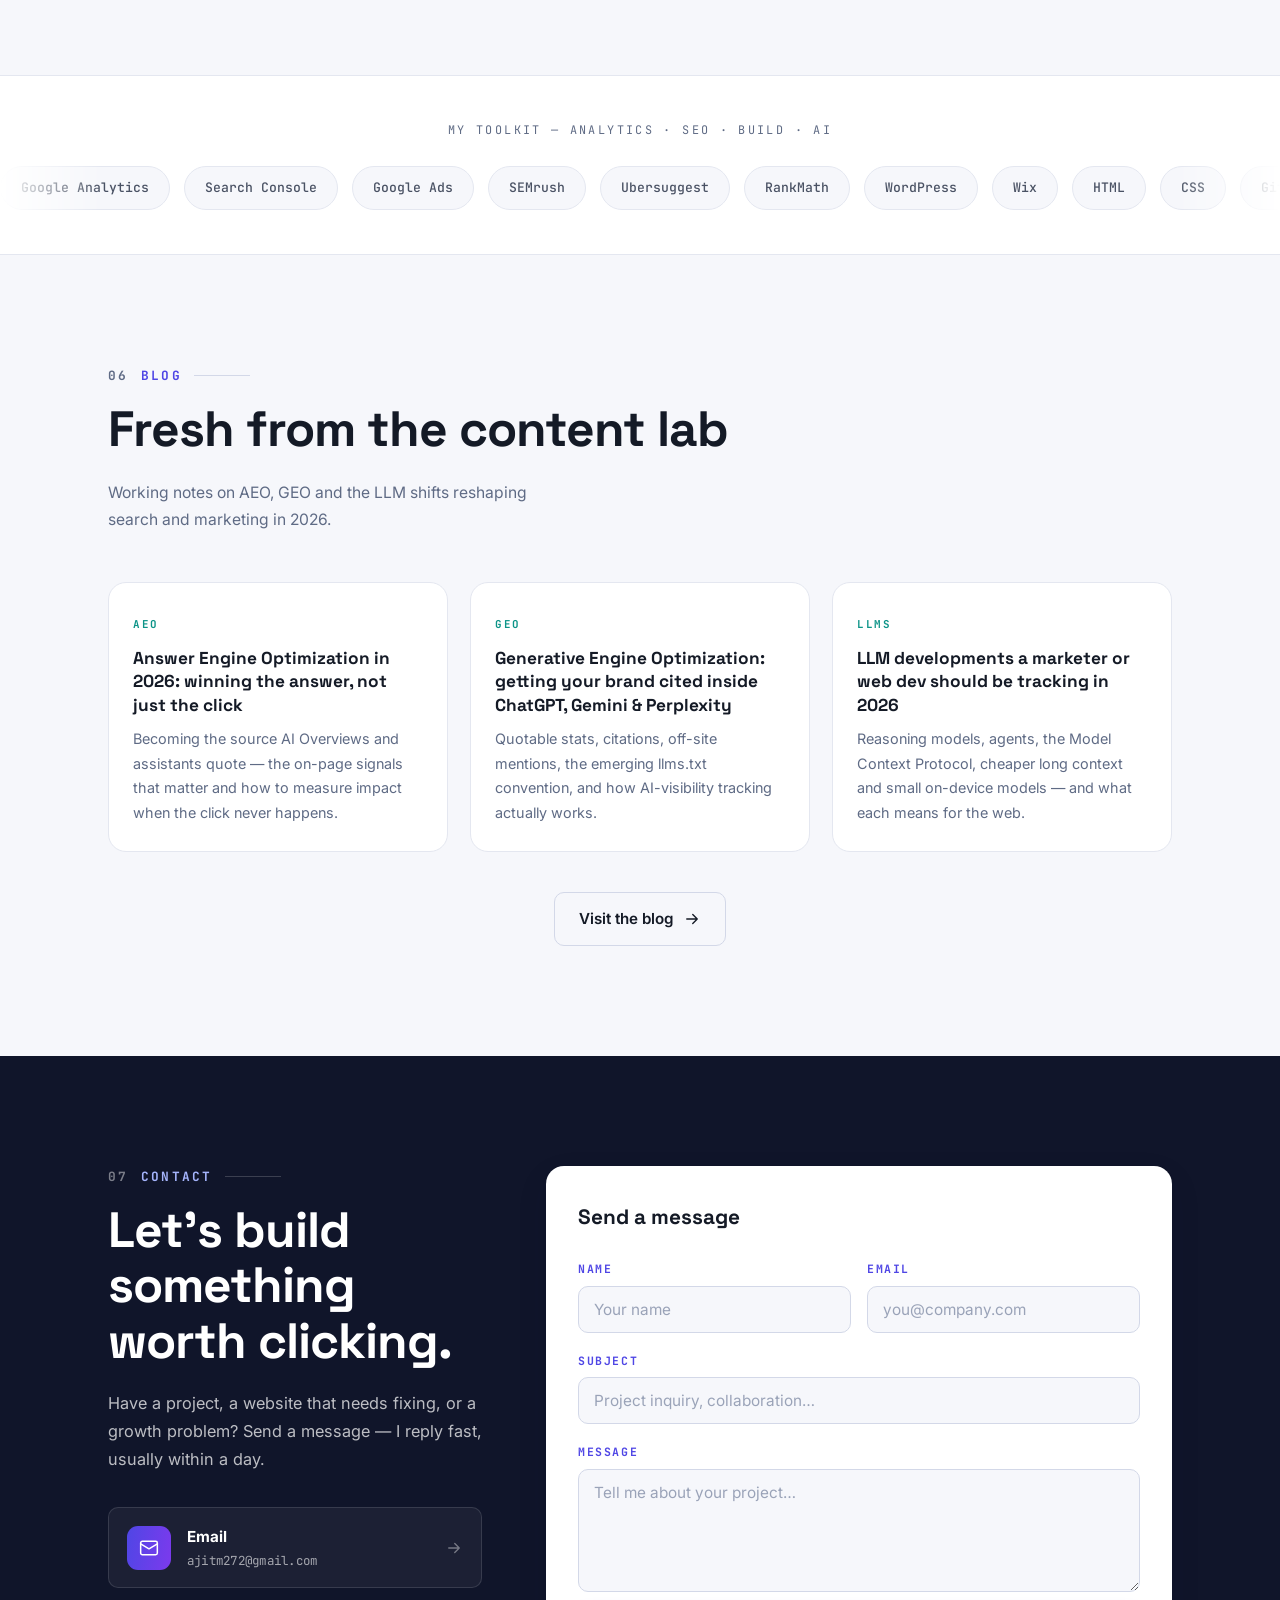
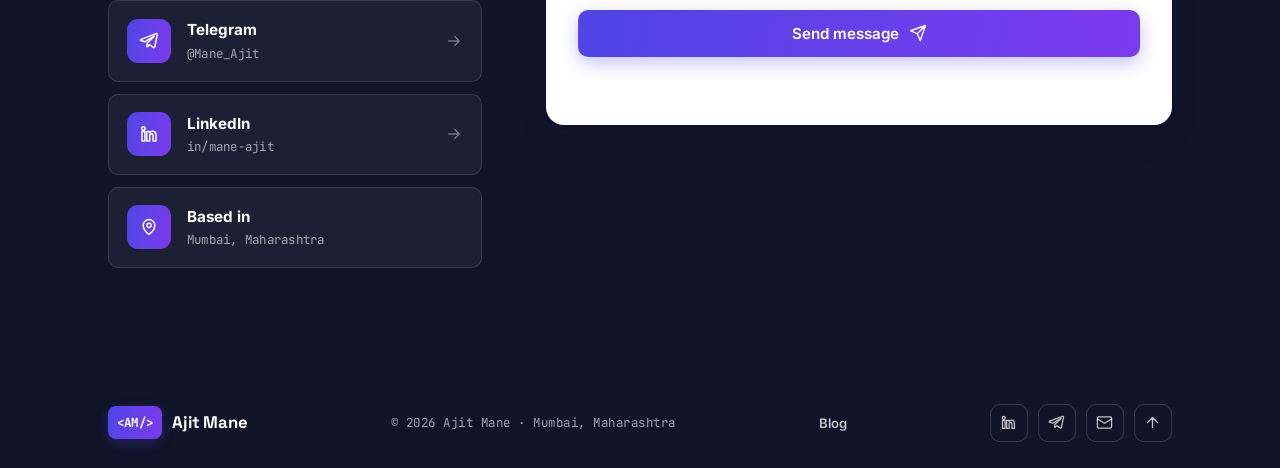
==== commit a4ca7e8f: "Add Blog link to site footer Co-Authored-By: Claude Sonnet 5 <noreply@anthropic.com>" ====
--- a/index.html
+++ b/index.html
@@ -670,6 +670,7 @@
         <span class="logo-text">Ajit Mane</span>
       </a>
       <p class="mono">© <span id="year">2026</span> Ajit Mane · Mumbai, Maharashtra</p>
+      <a href="/blog/" class="footer-link">Blog</a>
       <div class="socials">
         <a href="https://www.linkedin.com/in/mane-ajit/" target="_blank" rel="noopener" aria-label="LinkedIn">
           <svg viewBox="0 0 24 24"><path d="M20.45 20.45h-3.55v-5.57c0-1.33-.03-3.04-1.85-3.04-1.86 0-2.14 1.45-2.14 2.94v5.67H9.35V9h3.41v1.56h.05c.47-.9 1.63-1.85 3.36-1.85 3.6 0 4.27 2.37 4.27 5.45v6.29zM5.34 7.43a2.06 2.06 0 1 1 0-4.12 2.06 2.06 0 0 1 0 4.12zM7.12 20.45H3.56V9h3.56v11.45z"/></svg>
--- a/style.css
+++ b/style.css
@@ -514,6 +514,8 @@
 .footer-inner { display:flex; align-items:center; justify-content:space-between; gap:18px; flex-wrap:wrap; padding-block:26px; }
 .footer .logo-text { color:#fff; }
 .footer p { font-size:.78rem; letter-spacing:.04em; }
+.footer-link { font-size:.82rem; font-weight:600; color:rgba(255,255,255,.75); transition:var(--tr); }
+.footer-link:hover { color:#a5b4fc; }
 .socials { display:flex; gap:10px; }
 .socials a {
   width:38px; height:38px; border-radius:10px;
